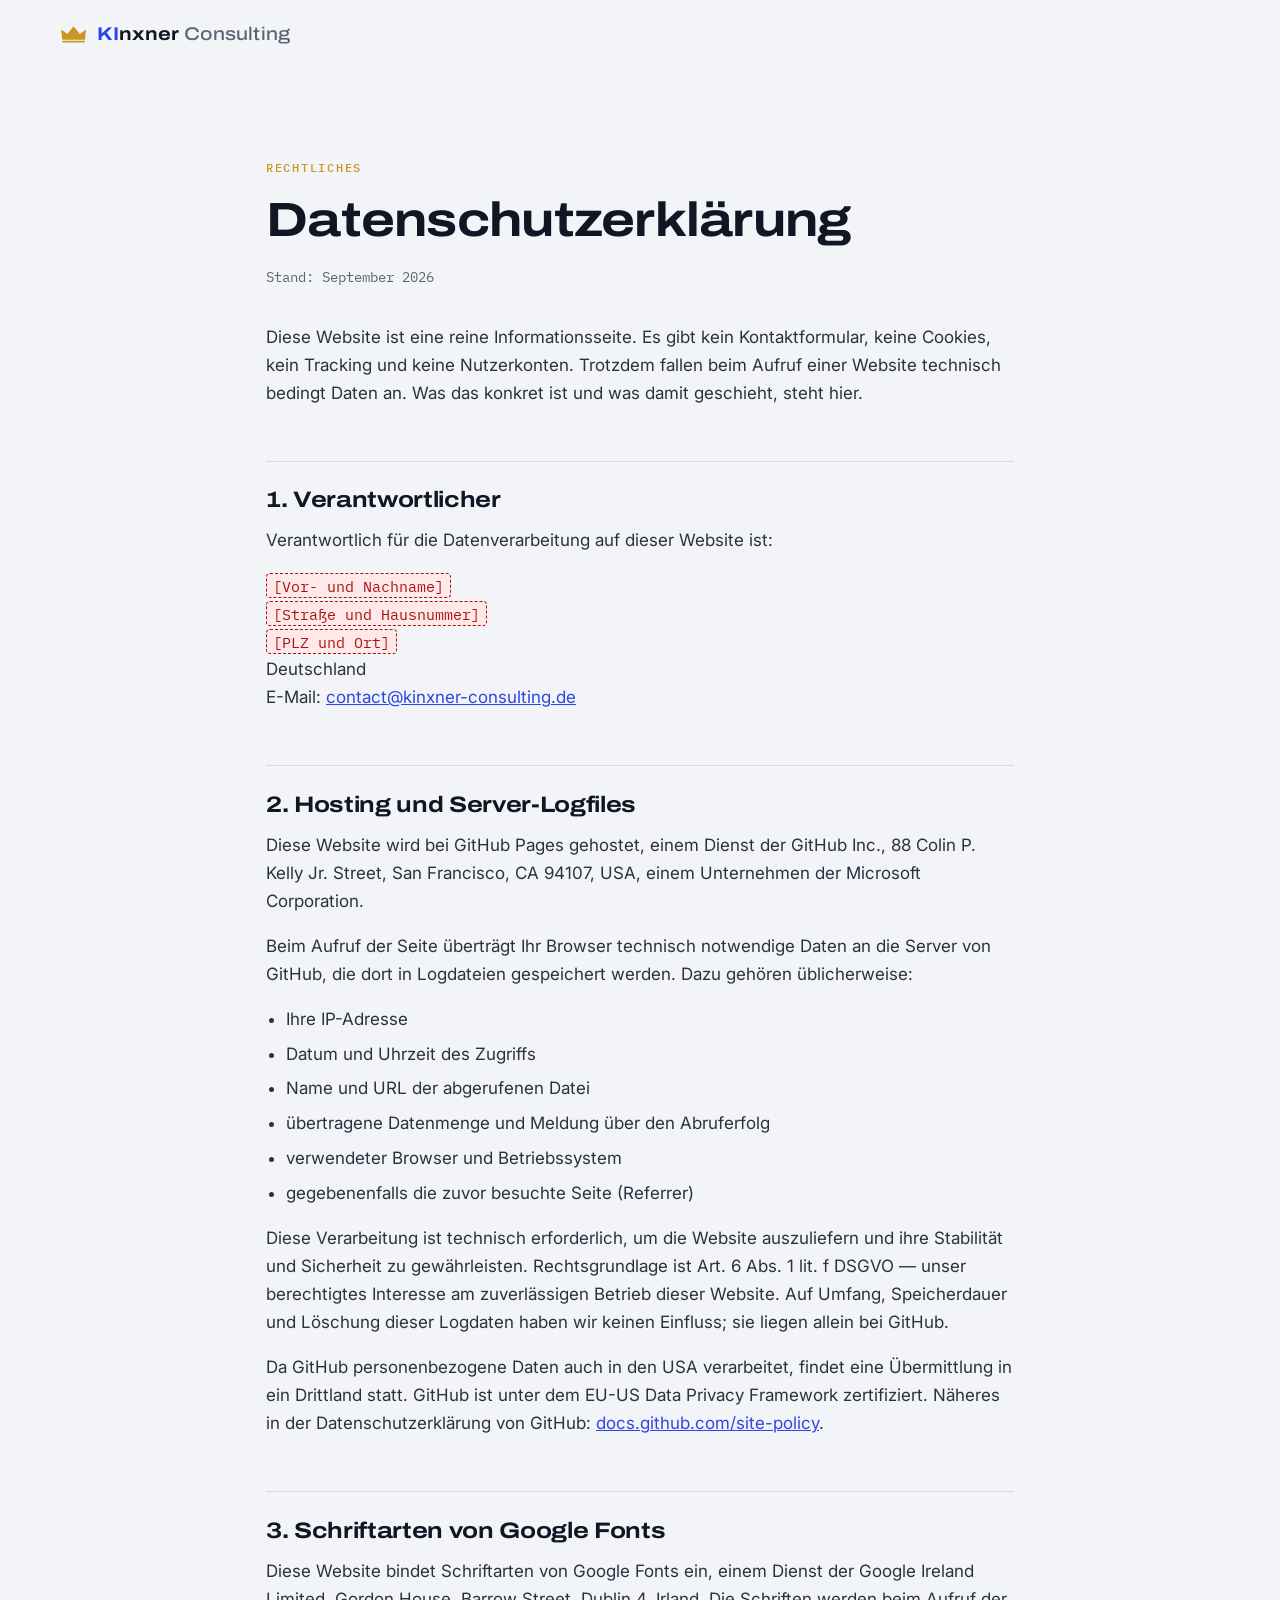
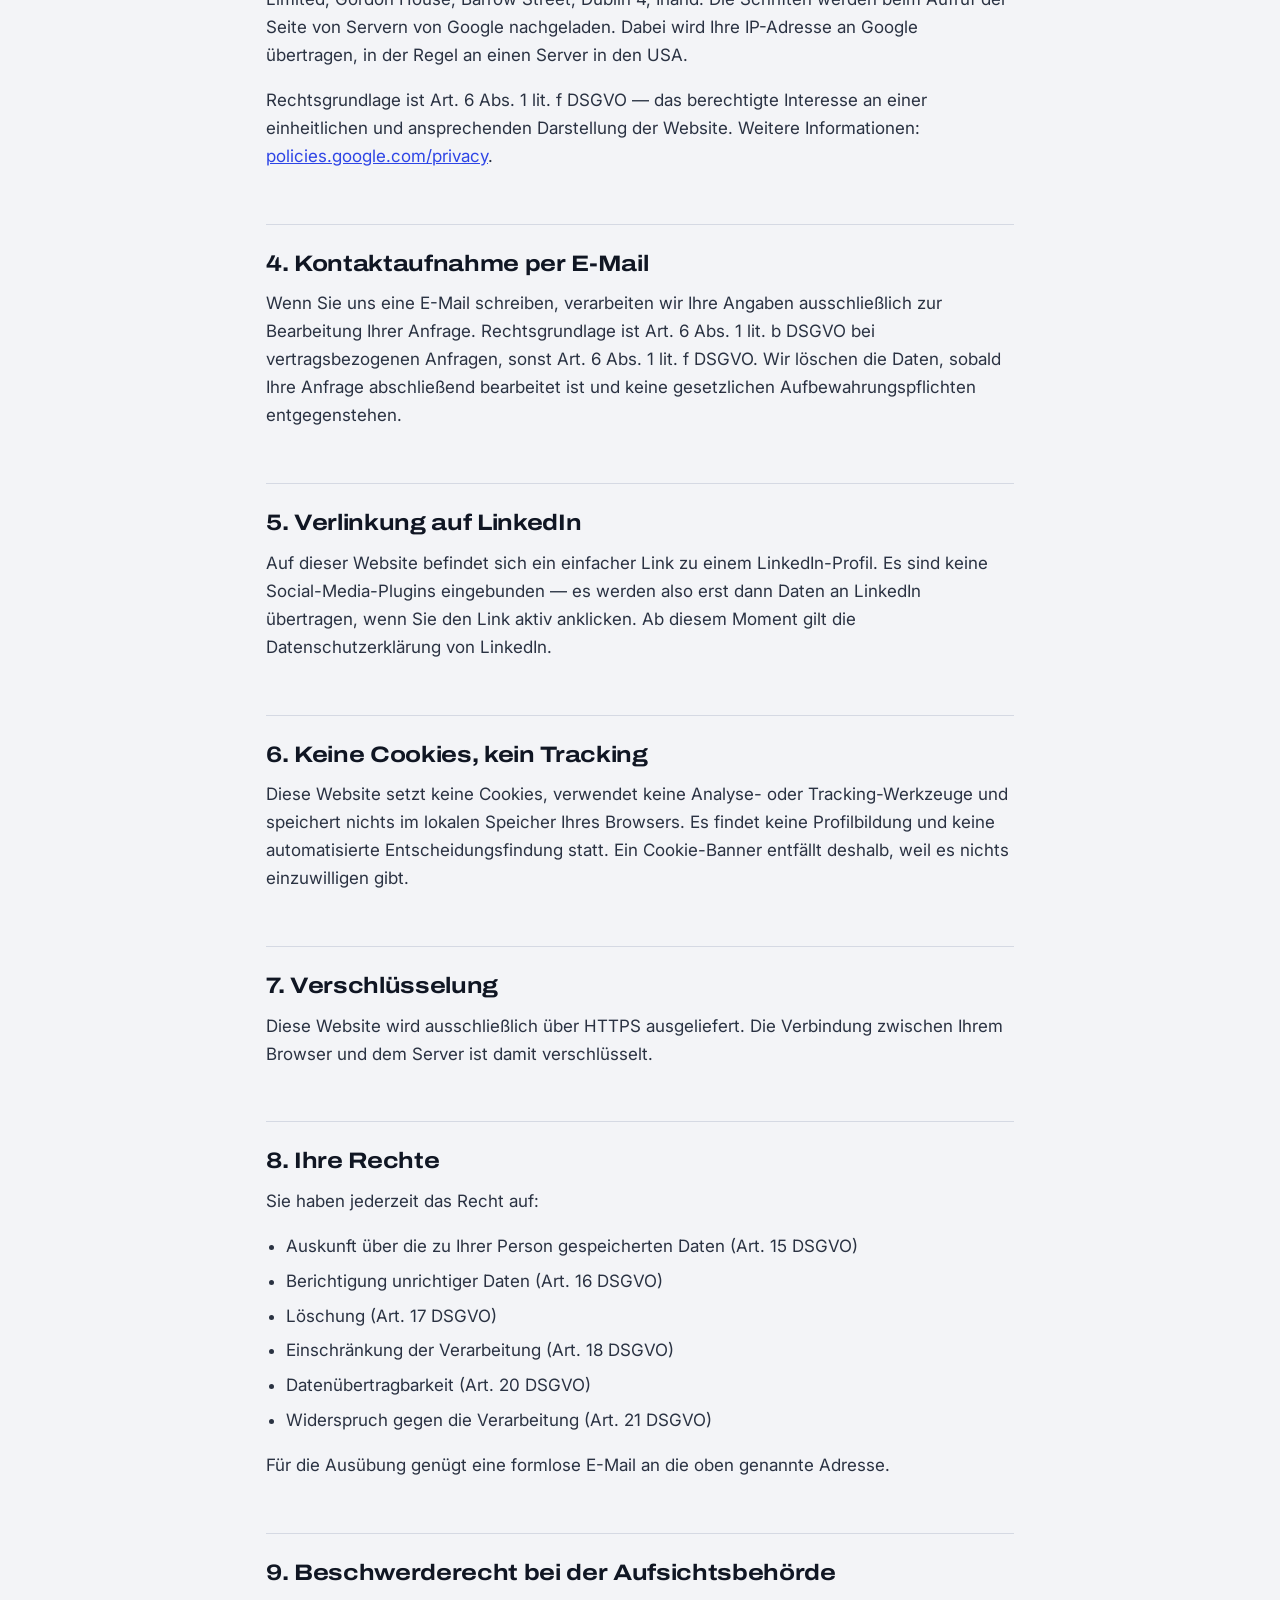
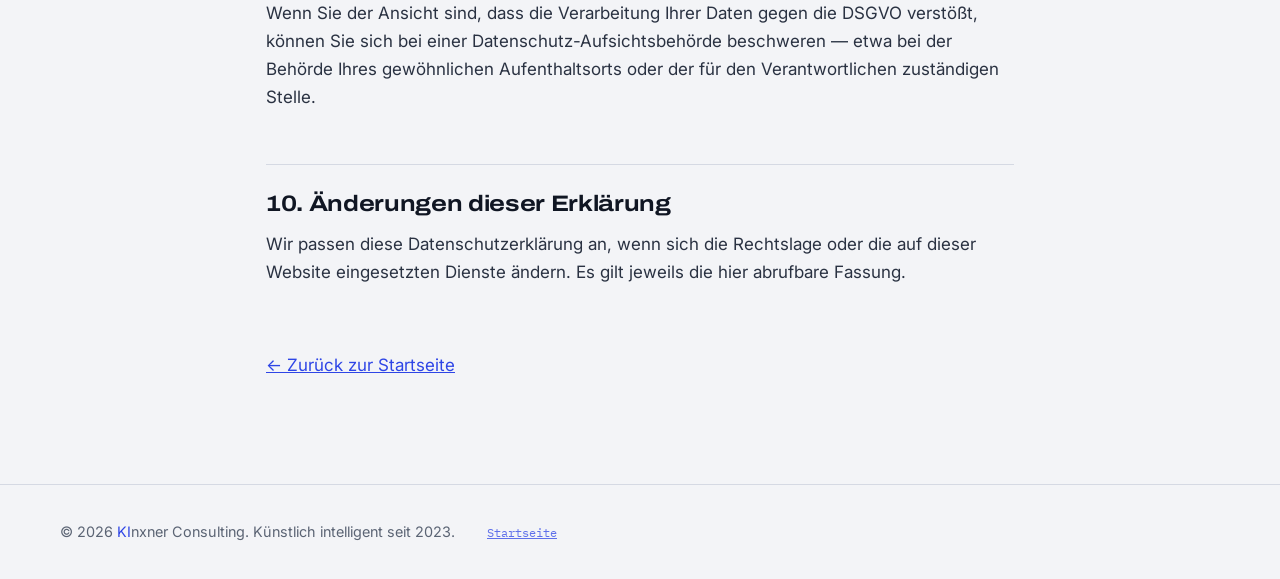
==== datenschutz.html @ 742ab470 "feat: Datenschutzerklaerung ergaenzen Wird fuer die Veroeffentlichung einer eigenen Google-OAuth-App" ====
<!DOCTYPE html>
<html lang="de">
<head>
  <meta charset="UTF-8" />
  <meta name="viewport" content="width=device-width,initial-scale=1" />
  <title>Datenschutzerklärung — KInxner Consulting</title>
  <meta name="description" content="Datenschutzerklärung von KInxner Consulting: welche Daten beim Besuch dieser Website verarbeitet werden und welche Rechte Sie haben." />
  <link rel="canonical" href="https://kinxner-consulting.de/datenschutz.html" />
  <meta name="robots" content="index,follow" />
  <meta name="color-scheme" content="light" />
  <link rel="preconnect" href="https://fonts.googleapis.com" />
  <link rel="preconnect" href="https://fonts.gstatic.com" crossorigin />
  <link href="https://fonts.googleapis.com/css2?family=Archivo:wdth,wght@62..125,400..800&family=IBM+Plex+Mono:wght@400;500&family=Inter:wght@400;500;600&display=swap" rel="stylesheet" />
  <link rel="stylesheet" href="assets/css/style.css" />
  <link rel="icon" type="image/png" sizes="32x32" href="assets/img/logo.png" />
  <link rel="apple-touch-icon" href="assets/img/logo.png" />

  <style>
    /* Nur für die Rechtstexte — bewusst hier statt in style.css,
       damit die Hauptseite unberührt bleibt. */
    .legal { padding-block: clamp(3rem, 7vw, 5.5rem); }
    .legal__inner { max-width: 68ch; }
    .legal h1 { font-size: clamp(2rem, 5vw, 3rem); margin-bottom: 0.4em; }
    .legal h2 {
      font-size: clamp(1.15rem, 2.2vw, 1.4rem);
      margin-top: 2.4em;
      max-width: none;
      padding-top: 1.2em;
      border-top: 1px solid var(--line);
    }
    .legal h3 { margin-top: 1.8em; font-size: 1.02rem; }
    .legal__meta {
      font-family: var(--font-mono);
      font-size: 0.85rem;
      color: var(--text-muted);
      margin-bottom: 2.5em;
    }
    .legal address { font-style: normal; margin-bottom: 1em; }
    .legal ul { padding-left: 1.2em; margin: 0 0 1em; }
    .legal li { margin-bottom: 0.4em; }
    .legal a { word-break: break-word; }
    .legal__back { display: inline-block; margin-top: 3rem; }

    /* Platzhalter, die vor dem Veröffentlichen ersetzt werden müssen.
       Absichtlich auffällig: so fällt es sofort auf, wenn etwas stehen blieb. */
    .todo {
      background: #ffe8e8;
      color: #a11;
      font-family: var(--font-mono);
      font-size: 0.9em;
      padding: 0.1em 0.4em;
      border-radius: 4px;
      border: 1px dashed #a11;
    }
  </style>
</head>
<body>
  <a class="skip-link" href="#main">Zum Inhalt springen</a>

  <header class="site-header">
    <div class="container header-inner">
      <a href="index.html" class="brand" aria-label="KInxner Consulting – Startseite">
        <svg class="brand__crown" viewBox="0 0 48 32" aria-hidden="true" focusable="false">
          <path d="M4 26 L2 8 L13 16 L24 2 L35 16 L46 8 L44 26 Z" />
          <rect x="4" y="28" width="40" height="3" rx="1.5" />
        </svg>
        <span class="brand__word"><em>KI</em>nxner<span class="brand__suffix"> Consulting</span></span>
      </a>
    </div>
  </header>

  <main id="main" class="legal">
    <div class="container legal__inner">

      <p class="eyebrow">Rechtliches</p>
      <h1>Datenschutzerklärung</h1>
      <p class="legal__meta">Stand: September 2026</p>

      <p>
        Diese Website ist eine reine Informationsseite. Es gibt kein Kontaktformular,
        keine Cookies, kein Tracking und keine Nutzerkonten. Trotzdem fallen beim
        Aufruf einer Website technisch bedingt Daten an. Was das konkret ist und was
        damit geschieht, steht hier.
      </p>

      <h2>1. Verantwortlicher</h2>
      <p>Verantwortlich für die Datenverarbeitung auf dieser Website ist:</p>
      <address>
        <span class="todo">[Vor- und Nachname]</span><br />
        <span class="todo">[Straße und Hausnummer]</span><br />
        <span class="todo">[PLZ und Ort]</span><br />
        Deutschland<br />
        E-Mail: <a href="mailto:contact@kinxner-consulting.de">contact@kinxner-consulting.de</a>
      </address>

      <h2>2. Hosting und Server-Logfiles</h2>
      <p>
        Diese Website wird bei GitHub Pages gehostet, einem Dienst der GitHub Inc.,
        88 Colin P. Kelly Jr. Street, San Francisco, CA 94107, USA, einem Unternehmen
        der Microsoft Corporation.
      </p>
      <p>
        Beim Aufruf der Seite überträgt Ihr Browser technisch notwendige Daten an die
        Server von GitHub, die dort in Logdateien gespeichert werden. Dazu gehören
        üblicherweise:
      </p>
      <ul>
        <li>Ihre IP-Adresse</li>
        <li>Datum und Uhrzeit des Zugriffs</li>
        <li>Name und URL der abgerufenen Datei</li>
        <li>übertragene Datenmenge und Meldung über den Abruferfolg</li>
        <li>verwendeter Browser und Betriebssystem</li>
        <li>gegebenenfalls die zuvor besuchte Seite (Referrer)</li>
      </ul>
      <p>
        Diese Verarbeitung ist technisch erforderlich, um die Website auszuliefern und
        ihre Stabilität und Sicherheit zu gewährleisten. Rechtsgrundlage ist Art. 6
        Abs. 1 lit. f DSGVO — unser berechtigtes Interesse am zuverlässigen Betrieb
        dieser Website. Auf Umfang, Speicherdauer und Löschung dieser Logdaten haben
        wir keinen Einfluss; sie liegen allein bei GitHub.
      </p>
      <p>
        Da GitHub personenbezogene Daten auch in den USA verarbeitet, findet eine
        Übermittlung in ein Drittland statt. GitHub ist unter dem EU-US Data Privacy
        Framework zertifiziert. Näheres in der Datenschutzerklärung von GitHub:
        <a href="https://docs.github.com/site-policy/privacy-policies/github-general-privacy-statement" rel="noopener" target="_blank">docs.github.com/site-policy</a>.
      </p>

      <h2>3. Schriftarten von Google Fonts</h2>
      <p>
        Diese Website bindet Schriftarten von Google Fonts ein, einem Dienst der Google
        Ireland Limited, Gordon House, Barrow Street, Dublin 4, Irland. Die Schriften
        werden beim Aufruf der Seite von Servern von Google nachgeladen. Dabei wird
        Ihre IP-Adresse an Google übertragen, in der Regel an einen Server in den USA.
      </p>
      <p>
        Rechtsgrundlage ist Art. 6 Abs. 1 lit. f DSGVO — das berechtigte Interesse an
        einer einheitlichen und ansprechenden Darstellung der Website. Weitere
        Informationen:
        <a href="https://policies.google.com/privacy" rel="noopener" target="_blank">policies.google.com/privacy</a>.
      </p>

      <h2>4. Kontaktaufnahme per E-Mail</h2>
      <p>
        Wenn Sie uns eine E-Mail schreiben, verarbeiten wir Ihre Angaben ausschließlich
        zur Bearbeitung Ihrer Anfrage. Rechtsgrundlage ist Art. 6 Abs. 1 lit. b DSGVO
        bei vertragsbezogenen Anfragen, sonst Art. 6 Abs. 1 lit. f DSGVO. Wir löschen
        die Daten, sobald Ihre Anfrage abschließend bearbeitet ist und keine
        gesetzlichen Aufbewahrungspflichten entgegenstehen.
      </p>

      <h2>5. Verlinkung auf LinkedIn</h2>
      <p>
        Auf dieser Website befindet sich ein einfacher Link zu einem LinkedIn-Profil.
        Es sind keine Social-Media-Plugins eingebunden — es werden also erst dann Daten
        an LinkedIn übertragen, wenn Sie den Link aktiv anklicken. Ab diesem Moment
        gilt die Datenschutzerklärung von LinkedIn.
      </p>

      <h2>6. Keine Cookies, kein Tracking</h2>
      <p>
        Diese Website setzt keine Cookies, verwendet keine Analyse- oder
        Tracking-Werkzeuge und speichert nichts im lokalen Speicher Ihres Browsers.
        Es findet keine Profilbildung und keine automatisierte Entscheidungsfindung
        statt. Ein Cookie-Banner entfällt deshalb, weil es nichts einzuwilligen gibt.
      </p>

      <h2>7. Verschlüsselung</h2>
      <p>
        Diese Website wird ausschließlich über HTTPS ausgeliefert. Die Verbindung
        zwischen Ihrem Browser und dem Server ist damit verschlüsselt.
      </p>

      <h2>8. Ihre Rechte</h2>
      <p>Sie haben jederzeit das Recht auf:</p>
      <ul>
        <li>Auskunft über die zu Ihrer Person gespeicherten Daten (Art. 15 DSGVO)</li>
        <li>Berichtigung unrichtiger Daten (Art. 16 DSGVO)</li>
        <li>Löschung (Art. 17 DSGVO)</li>
        <li>Einschränkung der Verarbeitung (Art. 18 DSGVO)</li>
        <li>Datenübertragbarkeit (Art. 20 DSGVO)</li>
        <li>Widerspruch gegen die Verarbeitung (Art. 21 DSGVO)</li>
      </ul>
      <p>
        Für die Ausübung genügt eine formlose E-Mail an die oben genannte Adresse.
      </p>

      <h2>9. Beschwerderecht bei der Aufsichtsbehörde</h2>
      <p>
        Wenn Sie der Ansicht sind, dass die Verarbeitung Ihrer Daten gegen die DSGVO
        verstößt, können Sie sich bei einer Datenschutz-Aufsichtsbehörde beschweren —
        etwa bei der Behörde Ihres gewöhnlichen Aufenthaltsorts oder der für den
        Verantwortlichen zuständigen Stelle.
      </p>

      <h2>10. Änderungen dieser Erklärung</h2>
      <p>
        Wir passen diese Datenschutzerklärung an, wenn sich die Rechtslage oder die
        auf dieser Website eingesetzten Dienste ändern. Es gilt jeweils die hier
        abrufbare Fassung.
      </p>

      <p class="legal__back"><a href="index.html">&larr; Zurück zur Startseite</a></p>
    </div>
  </main>

  <footer class="site-footer">
    <div class="container footer-inner">
      <p>&copy; <span id="year">2026</span> <em class="ki-inline">KI</em>nxner Consulting. Künstlich intelligent seit 2023.</p>
      <p class="footer-egg"><a href="index.html">Startseite</a></p>
    </div>
  </footer>
</body>
</html>
---- assets/css/style.css ----
/* ==========================================================================
   KInxner Consulting — design tokens
   Palette: Tinte (ink), Porzellan (paper), Kronen-Gold, Ultramarin (KI-Signal)
   Type: Archivo (display, wide), Inter (body), IBM Plex Mono (utility)
   ========================================================================== */

:root {
  --ink: #101623;
  --ink-soft: #1b2333;
  --paper: #f3f4f7;
  --paper-raised: #ffffff;
  --tint: #e8eaf1;
  --gold: #c9971f;
  --gold-bright: #e8b84b;
  --ultra: #2e45e6;
  --ultra-soft: #dfe4ff;
  --text: #2a3242;
  --text-muted: #5b6474;
  --text-on-ink: #eef0f6;
  --text-on-ink-muted: #9aa3b8;
  --line: #d5d9e3;

  --font-display: "Archivo", system-ui, sans-serif;
  --font-body: "Inter", system-ui, sans-serif;
  --font-mono: "IBM Plex Mono", ui-monospace, monospace;

  --container: 1160px;
  --radius: 14px;
  --space-section: clamp(4.5rem, 10vw, 8rem);
  --ease-out: cubic-bezier(0.16, 1, 0.3, 1);
}

/* ==========================================================================
   Reset & base
   ========================================================================== */

*, *::before, *::after { box-sizing: border-box; }

html { scroll-behavior: smooth; }

body {
  margin: 0;
  font-family: var(--font-body);
  font-size: 1.0625rem;
  line-height: 1.65;
  color: var(--text);
  background: var(--paper);
  -webkit-font-smoothing: antialiased;
}

img { max-width: 100%; display: block; }

a { color: var(--ultra); }

h1, h2, h3 {
  font-family: var(--font-display);
  font-variation-settings: "wdth" 118;
  color: var(--ink);
  line-height: 1.08;
  margin: 0 0 0.6em;
  letter-spacing: -0.015em;
}

h2 { font-size: clamp(1.75rem, 3.6vw, 2.6rem); font-weight: 700; max-width: 22ch; }
h3 { font-size: 1.15rem; font-weight: 650; font-variation-settings: "wdth" 110; }

p { margin: 0 0 1em; }

.container {
  width: min(var(--container), 100% - 3rem);
  margin-inline: auto;
}

/* The KI ligature — the one signature element. Ultramarine, everywhere. */
em.ki, em.ki-inline {
  font-style: normal;
  color: var(--ultra);
}
.manifest em.ki-inline { color: var(--gold-bright); }

.eyebrow {
  font-family: var(--font-mono);
  font-size: 0.78rem;
  font-weight: 500;
  letter-spacing: 0.14em;
  text-transform: uppercase;
  color: var(--gold);
  margin: 0 0 1.1rem;
}
.eyebrow--dark { color: var(--gold-bright); }

.skip-link {
  position: absolute;
  left: -999px;
  top: 0;
  background: var(--ink);
  color: #fff;
  padding: 0.6rem 1rem;
  z-index: 100;
}
.skip-link:focus { left: 0.5rem; top: 0.5rem; }

:focus-visible {
  outline: 3px solid var(--ultra);
  outline-offset: 2px;
  border-radius: 3px;
}

/* ==========================================================================
   Header
   ========================================================================== */

.site-header {
  position: sticky;
  top: 0;
  z-index: 50;
  background: color-mix(in srgb, var(--paper) 82%, transparent);
  backdrop-filter: blur(12px);
  -webkit-backdrop-filter: blur(12px);
  border-bottom: 1px solid transparent;
  transition: border-color 0.3s, background 0.3s;
}
.site-header.is-scrolled { border-bottom-color: var(--line); }

.header-inner {
  display: flex;
  align-items: center;
  justify-content: space-between;
  min-height: 4.25rem;
  gap: 1rem;
}

.brand {
  display: inline-flex;
  align-items: center;
  gap: 0.6rem;
  text-decoration: none;
}
.brand__crown { width: 1.7rem; fill: var(--gold); flex: none; }
.brand__word {
  font-family: var(--font-display);
  font-variation-settings: "wdth" 116;
  font-weight: 700;
  font-size: 1.15rem;
  color: var(--ink);
  letter-spacing: 0.01em;
}
.brand__word em { font-style: normal; color: var(--ultra); }
.brand__suffix { font-weight: 500; color: var(--text-muted); }

.nav__list {
  display: flex;
  align-items: center;
  gap: 1.6rem;
  list-style: none;
  margin: 0;
  padding: 0;
}
.nav__list a {
  text-decoration: none;
  color: var(--text);
  font-weight: 500;
  font-size: 0.95rem;
}
.nav__list a:hover { color: var(--ultra); }

.nav__cta {
  border: 1.5px solid var(--gold);
  color: var(--ink) !important;
  padding: 0.45rem 1rem;
  border-radius: 999px;
  transition: background 0.2s, color 0.2s;
}
.nav__cta:hover { background: var(--gold); color: #fff !important; }

.nav__toggle {
  display: none;
  background: none;
  border: 0;
  padding: 0.6rem;
  cursor: pointer;
}
.burger,
.burger::before,
.burger::after {
  display: block;
  width: 22px;
  height: 2px;
  background: var(--ink);
  transition: transform 0.25s, opacity 0.25s;
}
.burger { position: relative; }
.burger::before,
.burger::after { content: ""; }
.burger::before { position: absolute; top: -7px; }
.burger::after { position: absolute; top: 7px; }
.nav__toggle[aria-expanded="true"] .burger { background: transparent; }
.nav__toggle[aria-expanded="true"] .burger::before { transform: translateY(7px) rotate(45deg); }
.nav__toggle[aria-expanded="true"] .burger::after { transform: translateY(-7px) rotate(-45deg); }

/* ==========================================================================
   Hero — dark ink panel with decision-network canvas
   ========================================================================== */

.hero {
  position: relative;
  background:
    radial-gradient(90rem 40rem at 85% -20%, #1d2a4d 0%, transparent 60%),
    var(--ink);
  color: var(--text-on-ink);
  overflow: hidden;
  display: flex;
  flex-direction: column;
  justify-content: center;
  min-height: min(92vh, 60rem);
  padding: clamp(6rem, 14vh, 9rem) 0 0;
}

.hero__canvas {
  position: absolute;
  inset: 0;
  width: 100%;
  height: 100%;
  opacity: 0.85;
}

.hero__inner { position: relative; }

.hero__eyebrow { color: var(--gold-bright); }

.hero__title {
  font-size: clamp(2.6rem, 8vw, 5.6rem);
  font-weight: 750;
  color: #fff;
  max-width: none;
  margin-bottom: 0.35em;
}
.hero__title > span { display: block; }
.hero__title-punch { color: var(--gold-bright); }

.hero__lead {
  font-size: clamp(1.05rem, 1.6vw, 1.25rem);
  color: var(--text-on-ink-muted);
  max-width: 54ch;
}
.hero__lead .ki-inline { color: #fff; font-weight: 600; }

.cta-group {
  display: flex;
  flex-wrap: wrap;
  gap: 0.9rem;
  margin-top: 1.8rem;
}

.btn {
  display: inline-block;
  font-family: var(--font-body);
  font-weight: 600;
  font-size: 1rem;
  text-decoration: none;
  padding: 0.85rem 1.7rem;
  border-radius: 999px;
  transition: transform 0.2s var(--ease-out), background 0.2s, color 0.2s, border-color 0.2s;
}
.btn:hover { transform: translateY(-2px); }

.btn--gold {
  background: var(--gold);
  color: var(--ink);
}
.btn--gold:hover { background: var(--gold-bright); }

.btn--ghost {
  border: 1.5px solid rgba(255, 255, 255, 0.35);
  color: #fff;
}
.btn--ghost:hover { border-color: var(--gold-bright); color: var(--gold-bright); }

.btn--ghost-dark {
  border: 1.5px solid var(--ink);
  color: var(--ink);
}
.btn--ghost-dark:hover { border-color: var(--ultra); color: var(--ultra); }

/* Stat strip — deadpan KPIs */
.hero__stats {
  position: relative;
  display: grid;
  grid-template-columns: repeat(4, 1fr);
  gap: 1rem;
  margin-top: clamp(3rem, 7vh, 5rem);
  padding: 1.6rem 0 2rem;
  border-top: 1px solid rgba(255, 255, 255, 0.14);
}
.stat { display: flex; flex-direction: column; }
.stat dt {
  font-family: var(--font-mono);
  font-size: 0.72rem;
  letter-spacing: 0.1em;
  text-transform: uppercase;
  color: var(--text-on-ink-muted);
  order: 2;
}
.stat dd {
  margin: 0;
  font-family: var(--font-display);
  font-variation-settings: "wdth" 120;
  font-weight: 700;
  font-size: clamp(1.6rem, 3.2vw, 2.4rem);
  color: var(--gold-bright);
}
.stat__unit { font-size: 0.6em; margin-left: 0.1em; }

/* ==========================================================================
   Sections
   ========================================================================== */

.section { padding: var(--space-section) 0; }
.section--tint { background: var(--tint); }

/* Leistungen */
.feature-grid {
  display: grid;
  grid-template-columns: repeat(auto-fit, minmax(300px, 1fr));
  gap: 1.2rem;
  margin-top: 2.5rem;
}

.feature {
  background: var(--paper-raised);
  border: 1px solid var(--line);
  border-radius: var(--radius);
  padding: 1.7rem 1.6rem 1.4rem;
  transition: transform 0.25s var(--ease-out), box-shadow 0.25s, border-color 0.25s;
}
.feature:hover {
  transform: translateY(-4px);
  border-color: var(--gold);
  box-shadow: 0 14px 34px -18px rgba(16, 22, 35, 0.35);
}
.feature p { color: var(--text-muted); font-size: 0.97rem; }
.feature-tags {
  font-family: var(--font-mono);
  font-size: 0.74rem;
  letter-spacing: 0.04em;
  color: var(--gold);
  margin: 1.1rem 0 0;
}

/* Vorgehen */
.approach-steps {
  list-style: none;
  margin: 2.5rem 0 0;
  padding: 0;
  display: grid;
  grid-template-columns: repeat(auto-fit, minmax(200px, 1fr));
  gap: 1.2rem;
}
.approach-steps li {
  background: var(--paper-raised);
  border: 1px solid var(--line);
  border-radius: var(--radius);
  padding: 1.5rem 1.4rem;
  position: relative;
}
.approach-steps h3 { margin-top: 0.9rem; font-size: 1.05rem; }
.approach-steps p { color: var(--text-muted); font-size: 0.92rem; margin: 0; }
.step-no {
  font-family: var(--font-mono);
  font-size: 0.8rem;
  color: var(--ultra);
  background: var(--ultra-soft);
  border-radius: 6px;
  padding: 0.15rem 0.5rem;
}

/* Manifest — dark quote band */
.manifest {
  background: var(--ink);
  color: var(--text-on-ink);
  padding: var(--space-section) 0;
}
.manifest__inner { max-width: 60rem; }
.manifest blockquote { margin: 0; }
.manifest blockquote p {
  font-family: var(--font-display);
  font-variation-settings: "wdth" 114;
  font-weight: 700;
  font-size: clamp(1.6rem, 4vw, 3rem);
  line-height: 1.15;
  color: #fff;
  margin: 0 0 1.2rem;
  letter-spacing: -0.01em;
}
.manifest__note { color: var(--text-on-ink-muted); max-width: 52ch; margin: 0; }

/* Cases */
.projects-grid {
  display: grid;
  grid-template-columns: repeat(auto-fit, minmax(min(420px, 100%), 1fr));
  gap: 1.2rem;
  margin-top: 2.5rem;
}
.project-card {
  background: var(--paper-raised);
  border: 1px solid var(--line);
  border-radius: var(--radius);
  padding: 1.7rem 1.6rem;
  display: flex;
  flex-direction: column;
}
.project-metric {
  font-family: var(--font-display);
  font-variation-settings: "wdth" 120;
  font-weight: 700;
  font-size: 1.9rem;
  color: var(--ultra);
  margin: 0 0 0.7rem;
}
.project-title { font-size: 1.08rem; }
.project-desc { color: var(--text-muted); font-size: 0.95rem; flex: 1; }
.project-tags {
  list-style: none;
  display: flex;
  flex-wrap: wrap;
  gap: 0.45rem;
  margin: 1rem 0 0;
  padding: 0;
}
.project-tags li {
  font-family: var(--font-mono);
  font-size: 0.72rem;
  letter-spacing: 0.03em;
  color: var(--text-muted);
  border: 1px solid var(--line);
  border-radius: 999px;
  padding: 0.18rem 0.65rem;
}
.projects-fallback { color: var(--text-muted); margin-top: 2rem; }

/* Kontakt */
.contact__inner {
  display: grid;
  grid-template-columns: 1.4fr 1fr;
  gap: 3rem;
  align-items: center;
}
.contact__card {
  background: var(--ink);
  border-radius: var(--radius);
  padding: 2.5rem 2rem;
  text-align: center;
}
.contact__crown { width: 3.2rem; fill: var(--gold); margin: 0 auto 1.2rem; display: block; }
.contact__card-line {
  font-family: var(--font-mono);
  font-size: 0.85rem;
  letter-spacing: 0.06em;
  color: var(--text-on-ink-muted);
  line-height: 2;
  margin: 0;
}

/* ==========================================================================
   Footer
   ========================================================================== */

.site-footer {
  background: var(--paper);
  border-top: 1px solid var(--line);
  padding: 2.2rem 0;
}
.footer-inner {
  display: flex;
  align-items: center;
  gap: 1rem 2rem;
  flex-wrap: wrap;
}
.footer-inner p { margin: 0; font-size: 0.9rem; color: var(--text-muted); }
.footer-egg { font-family: var(--font-mono); font-size: 0.78rem !important; opacity: 0.75; }
.back-to-top {
  margin-left: auto;
  background: var(--paper-raised);
  border: 1px solid var(--line);
  border-radius: 50%;
  width: 2.6rem;
  height: 2.6rem;
  font-size: 1.1rem;
  color: var(--ink);
  cursor: pointer;
  transition: border-color 0.2s, transform 0.2s;
}
.back-to-top:hover { border-color: var(--gold); transform: translateY(-2px); }

/* ==========================================================================
   Motion — reveals; hero uses a staggered load sequence
   ========================================================================== */

.js .reveal,
.js .reveal-seq {
  opacity: 0;
  transform: translateY(18px);
  transition: opacity 0.7s var(--ease-out), transform 0.7s var(--ease-out);
}
.js .reveal.is-visible,
.js .reveal-seq.is-visible {
  opacity: 1;
  transform: none;
}

@media (prefers-reduced-motion: reduce) {
  html { scroll-behavior: auto; }
  .js .reveal,
  .js .reveal-seq {
    opacity: 1;
    transform: none;
    transition: none;
  }
  .btn:hover, .feature:hover, .back-to-top:hover { transform: none; }
}

/* ==========================================================================
   Responsive
   ========================================================================== */

@media (max-width: 880px) {
  .hero__stats { grid-template-columns: repeat(2, 1fr); row-gap: 1.6rem; }
  .contact__inner { grid-template-columns: 1fr; }

  .nav__toggle { display: block; }
  .nav__list {
    position: absolute;
    top: 100%;
    right: 0;
    left: 0;
    flex-direction: column;
    align-items: stretch;
    gap: 0;
    background: var(--paper-raised);
    border-bottom: 1px solid var(--line);
    padding: 0.6rem 1.5rem 1.2rem;
    display: none;
  }
  .nav__list.is-open { display: flex; }
  .nav__list a { display: block; padding: 0.7rem 0; font-size: 1.05rem; }
  .nav__cta { text-align: center; margin-top: 0.6rem; }
}

@media (max-width: 520px) {
  .brand__suffix { display: none; }
}
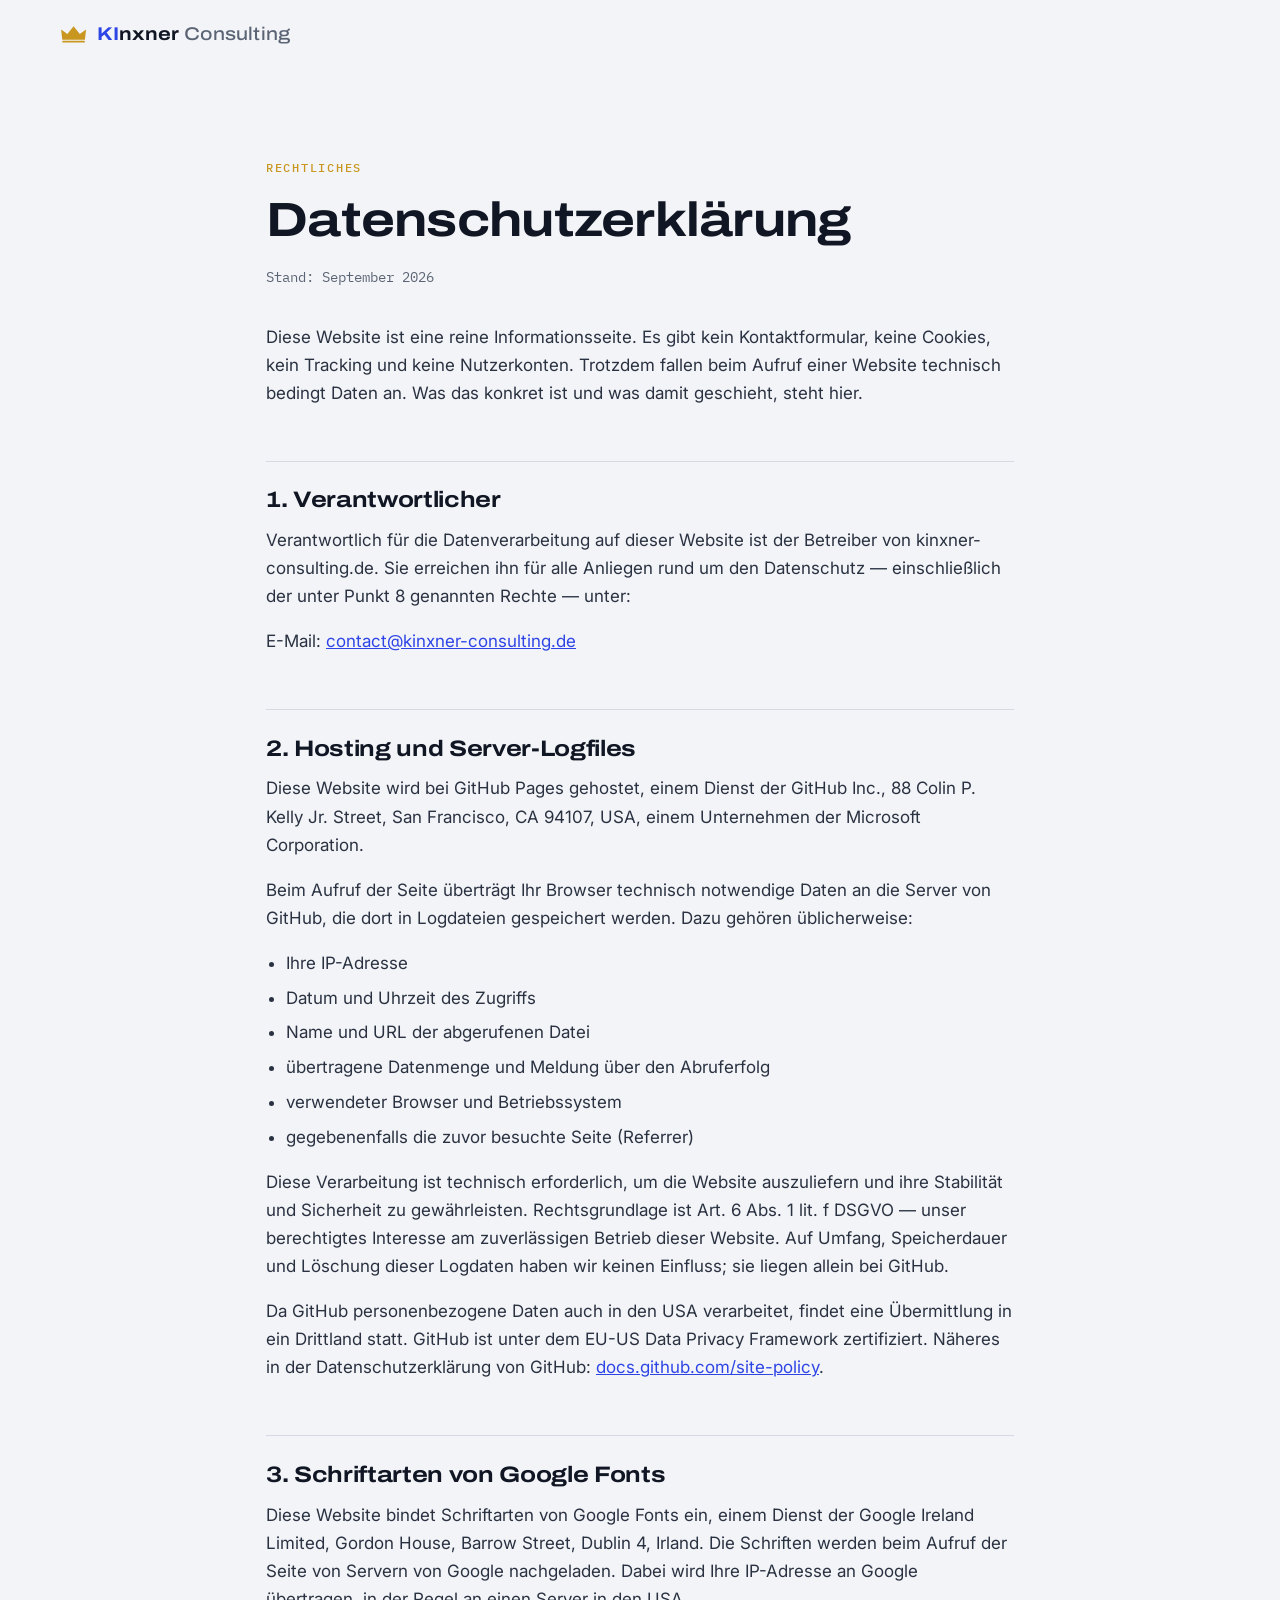
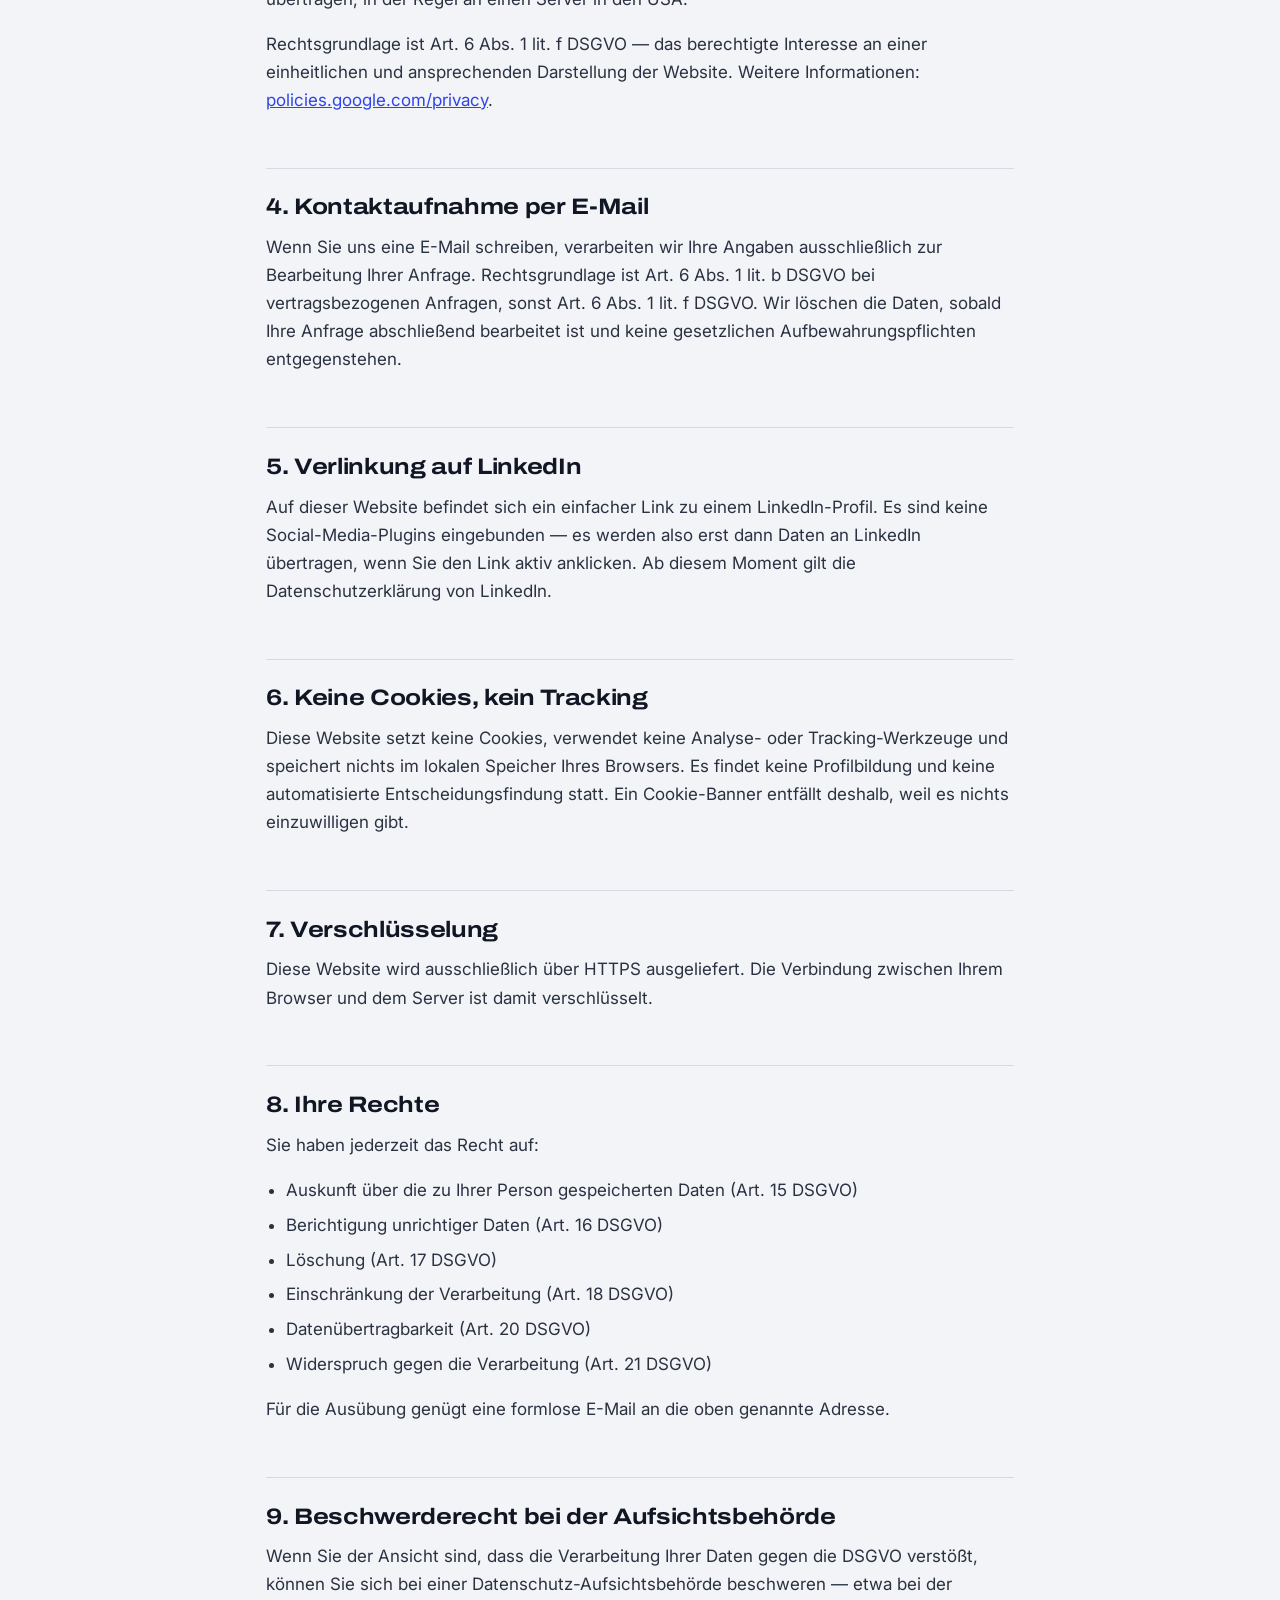
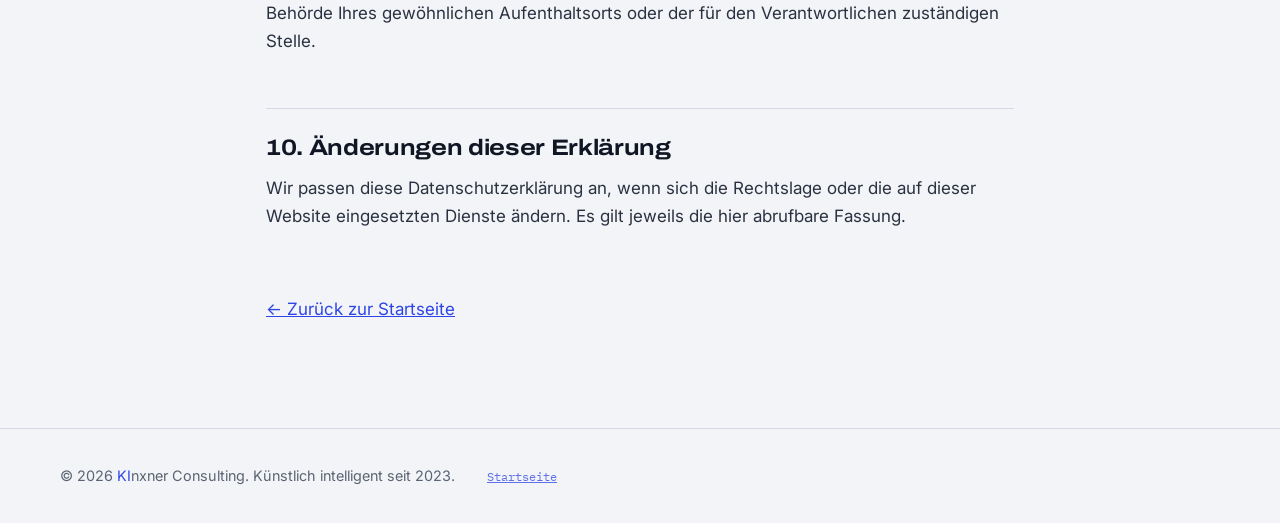
==== commit 9002238e: "fix: Platzhalter aus der Datenschutzerklaerung entfernen Name und Anschrift standen nach dem Merge s" ====
--- a/datenschutz.html
+++ b/datenschutz.html
@@ -40,18 +40,6 @@
     .legal li { margin-bottom: 0.4em; }
     .legal a { word-break: break-word; }
     .legal__back { display: inline-block; margin-top: 3rem; }
-
-    /* Platzhalter, die vor dem Veröffentlichen ersetzt werden müssen.
-       Absichtlich auffällig: so fällt es sofort auf, wenn etwas stehen blieb. */
-    .todo {
-      background: #ffe8e8;
-      color: #a11;
-      font-family: var(--font-mono);
-      font-size: 0.9em;
-      padding: 0.1em 0.4em;
-      border-radius: 4px;
-      border: 1px dashed #a11;
-    }
   </style>
 </head>
 <body>
@@ -84,12 +72,12 @@
       </p>
 
       <h2>1. Verantwortlicher</h2>
-      <p>Verantwortlich für die Datenverarbeitung auf dieser Website ist:</p>
+      <p>
+        Verantwortlich für die Datenverarbeitung auf dieser Website ist der Betreiber
+        von kinxner-consulting.de. Sie erreichen ihn für alle Anliegen rund um den
+        Datenschutz — einschließlich der unter Punkt 8 genannten Rechte — unter:
+      </p>
       <address>
-        <span class="todo">[Vor- und Nachname]</span><br />
-        <span class="todo">[Straße und Hausnummer]</span><br />
-        <span class="todo">[PLZ und Ort]</span><br />
-        Deutschland<br />
         E-Mail: <a href="mailto:contact@kinxner-consulting.de">contact@kinxner-consulting.de</a>
       </address>
 
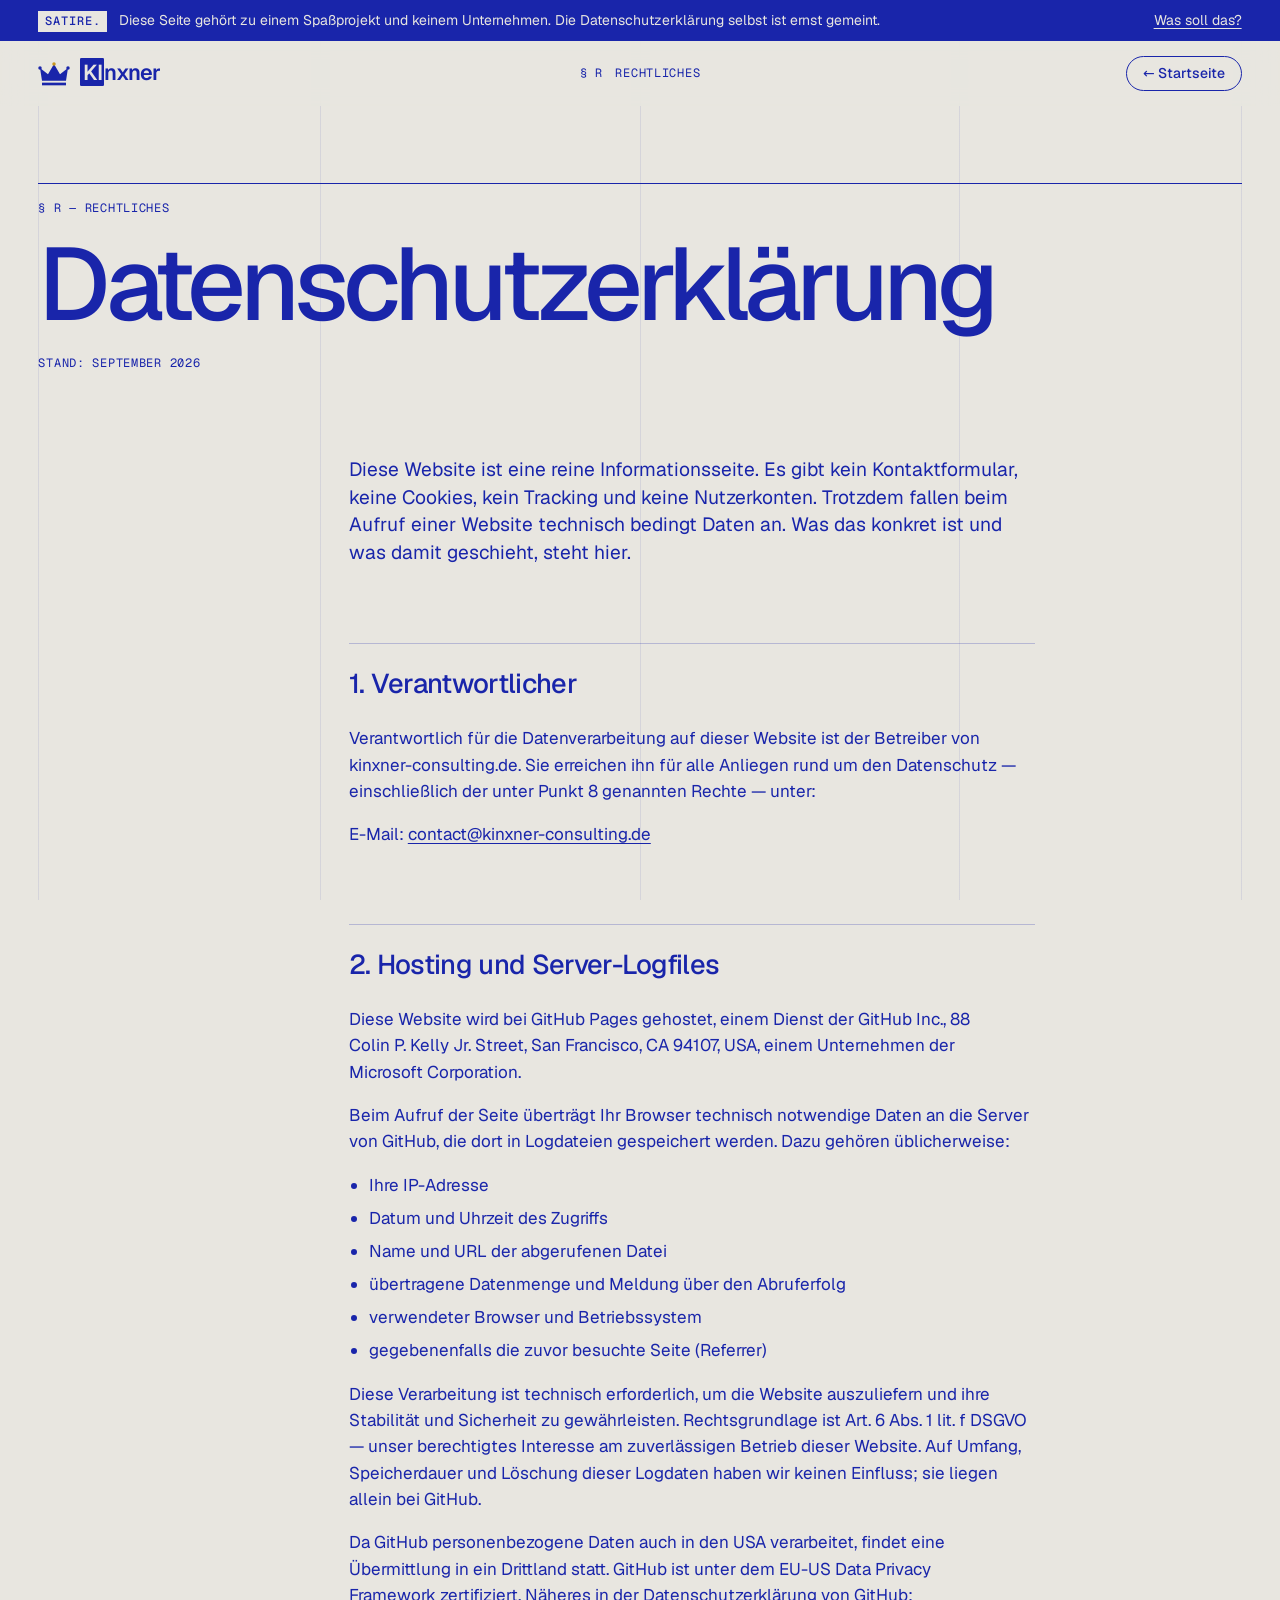
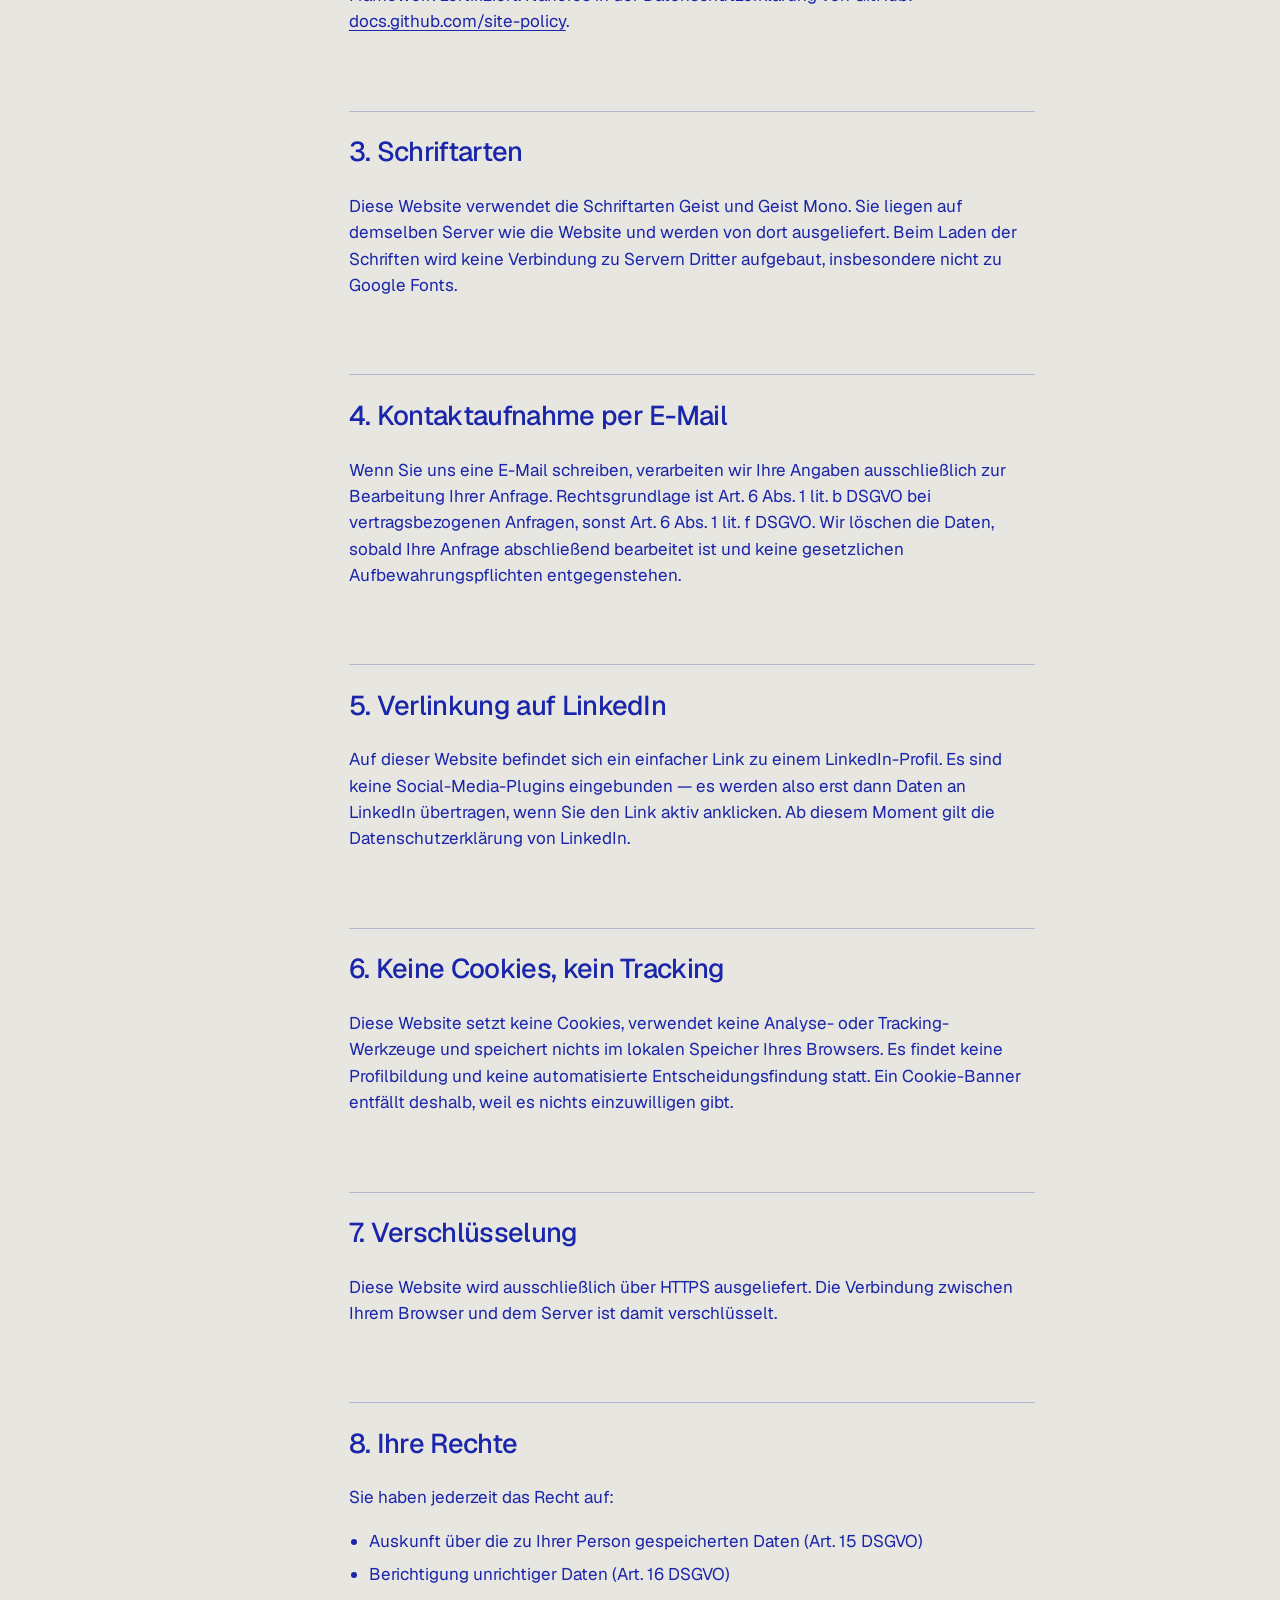
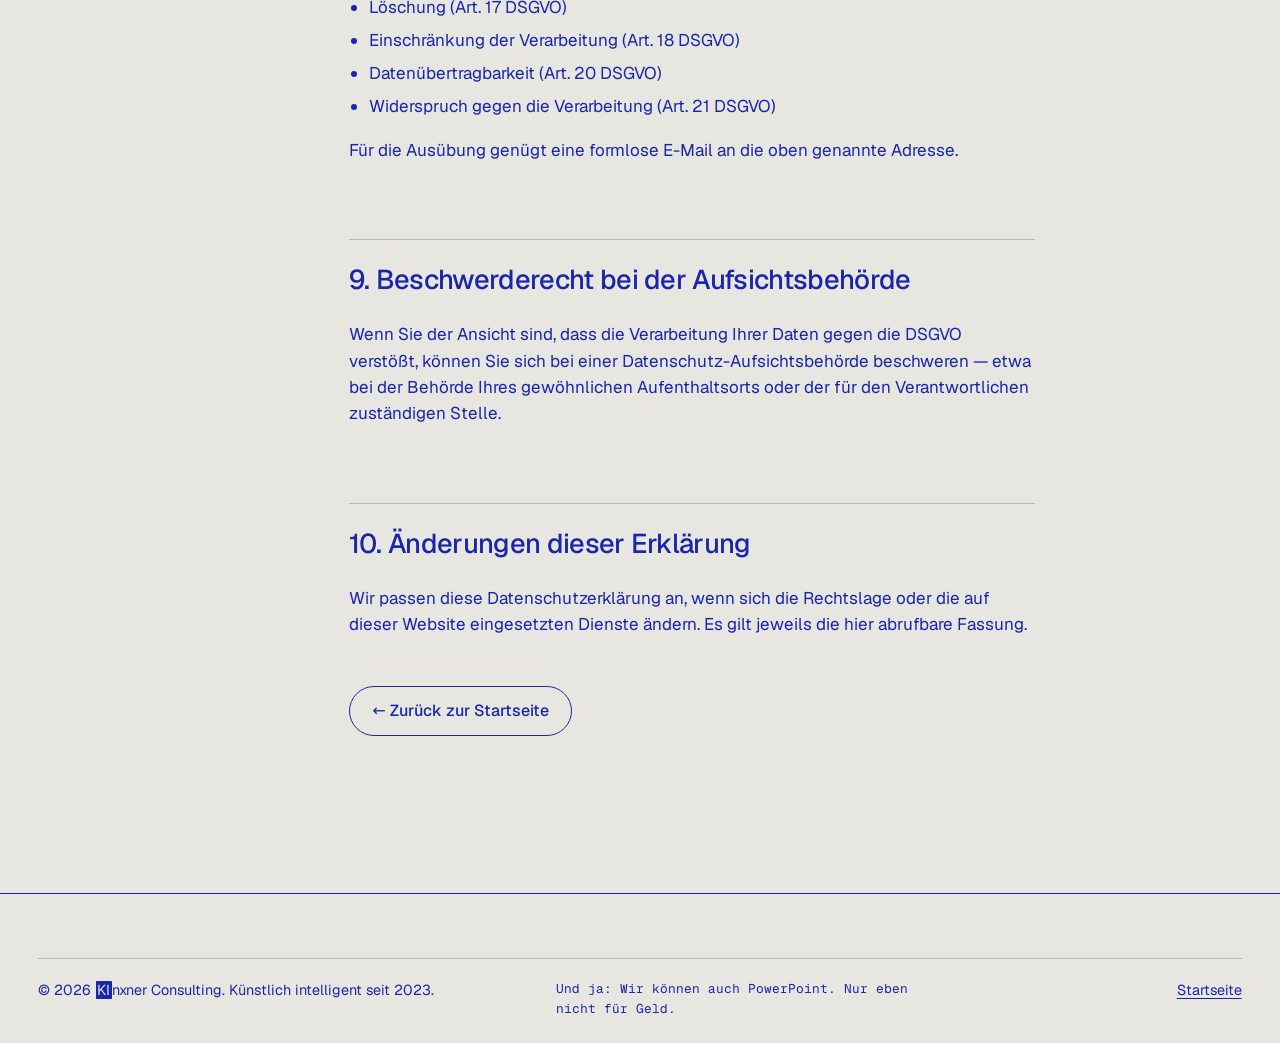
==== commit 02dab85d: "Redesign: Blaupause einer Beratung, die es nicht gibt Kompletter Neuentwurf nach dem Vorbild eines A" ====
--- a/datenschutz.html
+++ b/datenschutz.html
@@ -8,61 +8,75 @@
   <link rel="canonical" href="https://kinxner-consulting.de/datenschutz.html" />
   <meta name="robots" content="index,follow" />
   <meta name="color-scheme" content="light" />
-  <link rel="preconnect" href="https://fonts.googleapis.com" />
-  <link rel="preconnect" href="https://fonts.gstatic.com" crossorigin />
-  <link href="https://fonts.googleapis.com/css2?family=Archivo:wdth,wght@62..125,400..800&family=IBM+Plex+Mono:wght@400;500&family=Inter:wght@400;500;600&display=swap" rel="stylesheet" />
+  <meta name="theme-color" content="#E8E6E0" />
+  <link rel="preload" href="assets/fonts/geist-latin.woff2" as="font" type="font/woff2" crossorigin />
   <link rel="stylesheet" href="assets/css/style.css" />
-  <link rel="icon" type="image/png" sizes="32x32" href="assets/img/logo.png" />
-  <link rel="apple-touch-icon" href="assets/img/logo.png" />
+  <link rel="icon" href="favicon.svg" type="image/svg+xml" />
+  <link rel="icon" type="image/png" sizes="32x32" href="assets/img/favicon-32.png" />
+  <link rel="apple-touch-icon" href="assets/img/apple-touch-icon.png" />
 
   <style>
-    /* Nur für die Rechtstexte — bewusst hier statt in style.css,
-       damit die Hauptseite unberührt bleibt. */
-    .legal { padding-block: clamp(3rem, 7vw, 5.5rem); }
-    .legal__inner { max-width: 68ch; }
-    .legal h1 { font-size: clamp(2rem, 5vw, 3rem); margin-bottom: 0.4em; }
+    /* Nur für die Rechtstexte. */
+    .legal { padding-block: clamp(2rem, 6vw, 5rem) var(--section); }
+    .legal__inner { display: grid; grid-template-columns: repeat(12, 1fr); gap: 0 var(--gutter); }
+    .legal__head { grid-column: 1 / -1; border-top: 1px solid var(--blue); padding-top: 1rem; margin-bottom: clamp(2rem, 5vw, 4rem); }
+    .legal__head h1 { font-size: clamp(2.6rem, 8vw, 7rem); letter-spacing: -0.055em; line-height: 0.92; margin-bottom: 1.5rem; }
+    .legal__body { grid-column: 4 / span 7; max-width: 68ch; }
     .legal h2 {
-      font-size: clamp(1.15rem, 2.2vw, 1.4rem);
-      margin-top: 2.4em;
+      font-size: clamp(1.3rem, 2.2vw, 1.7rem);
+      letter-spacing: -0.025em;
+      margin: 2.8em 0 1em;
       max-width: none;
-      padding-top: 1.2em;
+      padding-top: 1em;
       border-top: 1px solid var(--line);
     }
-    .legal h3 { margin-top: 1.8em; font-size: 1.02rem; }
-    .legal__meta {
-      font-family: var(--font-mono);
-      font-size: 0.85rem;
-      color: var(--text-muted);
-      margin-bottom: 2.5em;
-    }
+    .legal__body > p:first-child { font-size: 1.2rem; line-height: 1.45; }
     .legal address { font-style: normal; margin-bottom: 1em; }
     .legal ul { padding-left: 1.2em; margin: 0 0 1em; }
     .legal li { margin-bottom: 0.4em; }
     .legal a { word-break: break-word; }
-    .legal__back { display: inline-block; margin-top: 3rem; }
+    .legal__back { margin-top: 3rem; }
+    @media (max-width: 880px) { .legal__body { grid-column: 1 / -1; } }
   </style>
 </head>
 <body>
   <a class="skip-link" href="#main">Zum Inhalt springen</a>
 
+  <aside class="satire-bar" aria-label="Satire-Hinweis">
+    <p class="wrap">
+      <strong>Satire.</strong>
+      <span>Diese Seite gehört zu einem Spaßprojekt und keinem Unternehmen. Die Datenschutzerklärung selbst ist ernst gemeint.</span>
+      <a href="index.html#was-soll-das">Was soll das?</a>
+    </p>
+  </aside>
+
   <header class="site-header">
-    <div class="container header-inner">
+    <div class="wrap header-inner">
       <a href="index.html" class="brand" aria-label="KInxner Consulting – Startseite">
-        <svg class="brand__crown" viewBox="0 0 48 32" aria-hidden="true" focusable="false">
-          <path d="M4 26 L2 8 L13 16 L24 2 L35 16 L46 8 L44 26 Z" />
-          <rect x="4" y="28" width="40" height="3" rx="1.5" />
+        <svg class="crown brand__crown" viewBox="0 0 48 40" aria-hidden="true" focusable="false">
+          <path d="M6 31 3 12l12 9.5L24 6l9 15.5L45 12l-3 19Z" />
+          <circle cx="3" cy="12" r="2.6" />
+          <circle cx="45" cy="12" r="2.6" />
+          <circle class="crown__jewel" cx="24" cy="6" r="2.6" />
+          <rect x="6" y="34" width="36" height="4" />
         </svg>
-        <span class="brand__word"><em>KI</em>nxner<span class="brand__suffix"> Consulting</span></span>
+        <span class="brand__word"><span class="ki">KI</span>nxner</span>
       </a>
+      <p class="header-index" aria-hidden="true"><span>§ R</span> Rechtliches</p>
+      <div class="header-actions">
+        <a href="index.html" class="pill">← Startseite</a>
+      </div>
     </div>
   </header>
 
   <main id="main" class="legal">
-    <div class="container legal__inner">
-
-      <p class="eyebrow">Rechtliches</p>
-      <h1>Datenschutzerklärung</h1>
-      <p class="legal__meta">Stand: September 2026</p>
+    <div class="wrap legal__inner">
+      <div class="legal__head">
+        <p class="label">§ R — Rechtliches</p>
+        <h1>Datenschutz&shy;erklärung</h1>
+        <p class="label">Stand: September 2026</p>
+      </div>
+      <div class="legal__body">
 
       <p>
         Diese Website ist eine reine Informationsseite. Es gibt kein Kontaktformular,
@@ -114,18 +128,12 @@
         <a href="https://docs.github.com/site-policy/privacy-policies/github-general-privacy-statement" rel="noopener" target="_blank">docs.github.com/site-policy</a>.
       </p>
 
-      <h2>3. Schriftarten von Google Fonts</h2>
-      <p>
-        Diese Website bindet Schriftarten von Google Fonts ein, einem Dienst der Google
-        Ireland Limited, Gordon House, Barrow Street, Dublin 4, Irland. Die Schriften
-        werden beim Aufruf der Seite von Servern von Google nachgeladen. Dabei wird
-        Ihre IP-Adresse an Google übertragen, in der Regel an einen Server in den USA.
-      </p>
-      <p>
-        Rechtsgrundlage ist Art. 6 Abs. 1 lit. f DSGVO — das berechtigte Interesse an
-        einer einheitlichen und ansprechenden Darstellung der Website. Weitere
-        Informationen:
-        <a href="https://policies.google.com/privacy" rel="noopener" target="_blank">policies.google.com/privacy</a>.
+      <h2>3. Schriftarten</h2>
+      <p>
+        Diese Website verwendet die Schriftarten Geist und Geist Mono. Sie liegen
+        auf demselben Server wie die Website und werden von dort ausgeliefert. Beim
+        Laden der Schriften wird keine Verbindung zu Servern Dritter aufgebaut,
+        insbesondere nicht zu Google Fonts.
       </p>
 
       <h2>4. Kontaktaufnahme per E-Mail</h2>
@@ -188,14 +196,18 @@
         abrufbare Fassung.
       </p>
 
-      <p class="legal__back"><a href="index.html">&larr; Zurück zur Startseite</a></p>
+      <p class="legal__back"><a href="index.html" class="btn btn--line">&larr; Zurück zur Startseite</a></p>
+      </div>
     </div>
   </main>
 
   <footer class="site-footer">
-    <div class="container footer-inner">
-      <p>&copy; <span id="year">2026</span> <em class="ki-inline">KI</em>nxner Consulting. Künstlich intelligent seit 2023.</p>
-      <p class="footer-egg"><a href="index.html">Startseite</a></p>
+    <div class="wrap">
+      <div class="footer-row">
+        <p>&copy; <span id="year">2026</span> <span class="ki">KI</span>nxner Consulting. Künstlich intelligent seit 2023.</p>
+        <p class="footer-egg">Und ja: Wir können auch PowerPoint. Nur eben nicht für Geld.</p>
+        <p class="footer-links"><a href="index.html">Startseite</a></p>
+      </div>
     </div>
   </footer>
 </body>
--- a/assets/css/style.css
+++ b/assets/css/style.css
@@ -1,110 +1,212 @@
 /* ==========================================================================
-   KInxner Consulting — design tokens
-   Palette: Tinte (ink), Porzellan (paper), Kronen-Gold, Ultramarin (KI-Signal)
-   Type: Archivo (display, wide), Inter (body), IBM Plex Mono (utility)
+   KInxner Consulting — Design-System
+   Duoton: Ultramarin auf Porzellanpapier. Gold existiert genau einmal:
+   als Juwel der Krone. Typo: Geist (Display & Text), Geist Mono (Beschriftung).
+   Raster: 12 Spalten, sichtbar als Haarlinien — die Seite ist eine Blaupause.
    ========================================================================== */
 
+@font-face {
+  font-family: "Geist";
+  src: url("../fonts/geist-latin.woff2") format("woff2");
+  font-weight: 100 900;
+  font-style: normal;
+  font-display: swap;
+}
+@font-face {
+  font-family: "Geist Mono";
+  src: url("../fonts/geist-mono-latin.woff2") format("woff2");
+  font-weight: 100 900;
+  font-style: normal;
+  font-display: swap;
+}
+
 :root {
-  --ink: #101623;
-  --ink-soft: #1b2333;
-  --paper: #f3f4f7;
-  --paper-raised: #ffffff;
-  --tint: #e8eaf1;
+  --blue: #1925aa;
+  --blue-deep: #10197a;
+  --paper: #e8e6e0;
+  --paper-2: #dfdcd4;
+  --paper-3: #f1efea;
   --gold: #c9971f;
-  --gold-bright: #e8b84b;
-  --ultra: #2e45e6;
-  --ultra-soft: #dfe4ff;
-  --text: #2a3242;
-  --text-muted: #5b6474;
-  --text-on-ink: #eef0f6;
-  --text-on-ink-muted: #9aa3b8;
-  --line: #d5d9e3;
-
-  --font-display: "Archivo", system-ui, sans-serif;
-  --font-body: "Inter", system-ui, sans-serif;
-  --font-mono: "IBM Plex Mono", ui-monospace, monospace;
-
-  --container: 1160px;
-  --radius: 14px;
-  --space-section: clamp(4.5rem, 10vw, 8rem);
-  --ease-out: cubic-bezier(0.16, 1, 0.3, 1);
+  --muted: color-mix(in srgb, var(--blue) 76%, var(--paper));
+  --line: color-mix(in srgb, var(--blue) 24%, transparent);
+  --line-soft: color-mix(in srgb, var(--blue) 9%, transparent);
+
+  --font: "Geist", ui-sans-serif, system-ui, sans-serif;
+  --mono: "Geist Mono", ui-monospace, "SFMono-Regular", monospace;
+
+  --gutter: clamp(1rem, 3vw, 2.5rem);
+  --max: 1440px;
+  --section: clamp(5rem, 11vw, 10rem);
+  --ease: cubic-bezier(0.19, 1, 0.22, 1);
+  --ease-in-out: cubic-bezier(0.76, 0, 0.24, 1);
+  --header-h: 4rem;
 }
 
 /* ==========================================================================
-   Reset & base
+   Basis
    ========================================================================== */
 
 *, *::before, *::after { box-sizing: border-box; }
 
-html { scroll-behavior: smooth; }
+html {
+  scroll-behavior: smooth;
+  scroll-padding-top: calc(var(--header-h) + 1rem);
+  -webkit-text-size-adjust: 100%;
+}
 
 body {
   margin: 0;
-  font-family: var(--font-body);
+  font-family: var(--font);
   font-size: 1.0625rem;
-  line-height: 1.65;
-  color: var(--text);
+  line-height: 1.55;
+  font-weight: 400;
+  color: var(--blue);
   background: var(--paper);
   -webkit-font-smoothing: antialiased;
-}
-
-img { max-width: 100%; display: block; }
-
-a { color: var(--ultra); }
+  text-rendering: optimizeLegibility;
+  overflow-x: clip;
+}
+
+/* Das Raster als Haarlinien über der ganzen Seite */
+body::before {
+  content: "";
+  position: fixed;
+  inset: 0;
+  pointer-events: none;
+  z-index: 0;
+  margin-inline: auto;
+  max-width: calc(var(--max) + 2 * var(--gutter));
+  padding-inline: var(--gutter);
+  background:
+    linear-gradient(var(--line-soft), var(--line-soft)) left var(--gutter) top 0 / 1px 100% no-repeat,
+    linear-gradient(var(--line-soft), var(--line-soft)) right var(--gutter) top 0 / 1px 100% no-repeat,
+    linear-gradient(var(--line-soft), var(--line-soft)) 25% 0 / 1px 100% no-repeat,
+    linear-gradient(var(--line-soft), var(--line-soft)) 50% 0 / 1px 100% no-repeat,
+    linear-gradient(var(--line-soft), var(--line-soft)) 75% 0 / 1px 100% no-repeat;
+}
+
+main, .site-footer { position: relative; z-index: 1; }
+
+img, svg { display: block; max-width: 100%; }
+
+a { color: inherit; text-underline-offset: 0.2em; text-decoration-thickness: 1px; }
 
 h1, h2, h3 {
-  font-family: var(--font-display);
-  font-variation-settings: "wdth" 118;
-  color: var(--ink);
-  line-height: 1.08;
-  margin: 0 0 0.6em;
-  letter-spacing: -0.015em;
-}
-
-h2 { font-size: clamp(1.75rem, 3.6vw, 2.6rem); font-weight: 700; max-width: 22ch; }
-h3 { font-size: 1.15rem; font-weight: 650; font-variation-settings: "wdth" 110; }
-
-p { margin: 0 0 1em; }
-
-.container {
-  width: min(var(--container), 100% - 3rem);
+  font-weight: 500;
+  line-height: 1;
+  letter-spacing: -0.035em;
+  margin: 0;
+}
+
+h2 {
+  font-size: clamp(2.2rem, 5.6vw, 5rem);
+  letter-spacing: -0.045em;
+  line-height: 0.98;
+  max-width: 16ch;
+  text-wrap: balance;
+}
+
+h3 { font-size: 1.3rem; letter-spacing: -0.02em; line-height: 1.15; }
+
+p { margin: 0 0 1em; text-wrap: pretty; }
+
+.wrap {
+  width: 100%;
+  max-width: calc(var(--max) + 2 * var(--gutter));
   margin-inline: auto;
-}
-
-/* The KI ligature — the one signature element. Ultramarine, everywhere. */
-em.ki, em.ki-inline {
+  padding-inline: var(--gutter);
+}
+
+.label {
+  font-family: var(--mono);
+  font-size: 0.75rem;
+  line-height: 1.4;
+  font-weight: 400;
+  letter-spacing: 0.06em;
+  text-transform: uppercase;
+  margin: 0 0 1.25rem;
+}
+
+.sr-only {
+  position: absolute !important;
+  width: 1px; height: 1px;
+  overflow: hidden;
+  clip: rect(0 0 0 0);
+  white-space: nowrap;
+}
+
+/* Die KI-Signatur: „KI" steht im Wort als invertiertes Kästchen. */
+.ki {
   font-style: normal;
-  color: var(--ultra);
-}
-.manifest em.ki-inline { color: var(--gold-bright); }
-
-.eyebrow {
-  font-family: var(--font-mono);
-  font-size: 0.78rem;
-  font-weight: 500;
-  letter-spacing: 0.14em;
-  text-transform: uppercase;
-  color: var(--gold);
-  margin: 0 0 1.1rem;
-}
-.eyebrow--dark { color: var(--gold-bright); }
+  background: var(--blue);
+  color: var(--paper);
+  padding: 0 0.1em;
+  margin-inline: 0.02em;
+  border-radius: 0.06em;
+  -webkit-box-decoration-break: clone;
+  box-decoration-break: clone;
+}
+.manifest .ki,
+.menu .ki,
+.ticket .ki,
+.satire-bar .ki { background: var(--paper); color: var(--blue); }
 
 .skip-link {
   position: absolute;
   left: -999px;
   top: 0;
-  background: var(--ink);
-  color: #fff;
-  padding: 0.6rem 1rem;
-  z-index: 100;
+  z-index: 300;
+  background: var(--blue);
+  color: var(--paper);
+  padding: 0.7rem 1rem;
+  font-weight: 500;
 }
 .skip-link:focus { left: 0.5rem; top: 0.5rem; }
 
 :focus-visible {
-  outline: 3px solid var(--ultra);
-  outline-offset: 2px;
-  border-radius: 3px;
-}
+  outline: 2px solid var(--blue);
+  outline-offset: 3px;
+}
+.manifest :focus-visible,
+.menu :focus-visible,
+.satire-bar :focus-visible,
+.btn--solid:focus-visible { outline-color: var(--gold); }
+
+::selection { background: var(--blue); color: var(--paper); }
+
+/* ==========================================================================
+   Satire-Hinweis — immer zuerst, liegt auch über dem Intro
+   ========================================================================== */
+
+.satire-bar {
+  position: relative;
+  z-index: 200;
+  background: var(--blue);
+  color: var(--paper);
+  font-size: 0.875rem;
+  line-height: 1.45;
+}
+.satire-bar p {
+  margin: 0;
+  padding-block: 0.6rem;
+  display: flex;
+  flex-wrap: wrap;
+  gap: 0.25rem 0.75rem;
+  align-items: baseline;
+}
+.satire-bar strong {
+  font-family: var(--mono);
+  font-weight: 500;
+  font-size: 0.75rem;
+  letter-spacing: 0.08em;
+  text-transform: uppercase;
+  background: var(--paper);
+  color: var(--blue);
+  padding: 0.1rem 0.4rem;
+}
+.satire-bar span { flex: 1 1 32rem; }
+.satire-bar a { white-space: nowrap; text-decoration: underline; }
+.satire-bar a:hover { color: #fff; }
 
 /* ==========================================================================
    Header
@@ -113,20 +215,20 @@
 .site-header {
   position: sticky;
   top: 0;
-  z-index: 50;
-  background: color-mix(in srgb, var(--paper) 82%, transparent);
-  backdrop-filter: blur(12px);
-  -webkit-backdrop-filter: blur(12px);
+  z-index: 60;
+  background: color-mix(in srgb, var(--paper) 88%, transparent);
+  -webkit-backdrop-filter: blur(10px);
+  backdrop-filter: blur(10px);
   border-bottom: 1px solid transparent;
-  transition: border-color 0.3s, background 0.3s;
+  transition: border-color 0.4s;
 }
 .site-header.is-scrolled { border-bottom-color: var(--line); }
 
 .header-inner {
-  display: flex;
+  display: grid;
+  grid-template-columns: 1fr auto 1fr;
   align-items: center;
-  justify-content: space-between;
-  min-height: 4.25rem;
+  min-height: var(--header-h);
   gap: 1rem;
 }
 
@@ -135,417 +237,821 @@
   align-items: center;
   gap: 0.6rem;
   text-decoration: none;
-}
-.brand__crown { width: 1.7rem; fill: var(--gold); flex: none; }
+  justify-self: start;
+}
+.crown { fill: var(--blue); }
+.crown .crown__jewel { fill: var(--gold); }
+.brand__crown { width: 2rem; height: auto; flex: none; }
 .brand__word {
-  font-family: var(--font-display);
-  font-variation-settings: "wdth" 116;
-  font-weight: 700;
-  font-size: 1.15rem;
-  color: var(--ink);
-  letter-spacing: 0.01em;
-}
-.brand__word em { font-style: normal; color: var(--ultra); }
-.brand__suffix { font-weight: 500; color: var(--text-muted); }
-
-.nav__list {
+  font-size: 1.35rem;
+  font-weight: 600;
+  letter-spacing: -0.04em;
+  line-height: 1;
+}
+
+.header-index {
+  margin: 0;
+  font-family: var(--mono);
+  font-size: 0.75rem;
+  letter-spacing: 0.06em;
+  text-transform: uppercase;
+  white-space: nowrap;
+}
+.header-index span:first-child { margin-right: 0.4em; }
+
+.header-actions {
+  justify-self: end;
   display: flex;
   align-items: center;
-  gap: 1.6rem;
+  gap: 0.5rem;
+}
+
+.pill,
+.menu-btn {
+  font: 500 0.875rem/1 var(--font);
+  color: var(--blue);
+  text-decoration: none;
+  border: 1px solid var(--blue);
+  border-radius: 999px;
+  padding: 0.6rem 1rem;
+  background: transparent;
+  transition: background 0.3s var(--ease), color 0.3s var(--ease);
+}
+.pill:hover { background: var(--blue); color: var(--paper); }
+
+.menu-btn {
+  display: inline-flex;
+  align-items: center;
+  gap: 0.6rem;
+  cursor: pointer;
+  background: var(--blue);
+  color: var(--paper);
+}
+.menu-btn__icon {
+  position: relative;
+  width: 14px;
+  height: 8px;
+}
+.menu-btn__icon::before,
+.menu-btn__icon::after {
+  content: "";
+  position: absolute;
+  left: 0;
+  width: 100%;
+  height: 1.5px;
+  background: currentColor;
+  transition: transform 0.4s var(--ease), top 0.4s var(--ease);
+}
+.menu-btn__icon::before { top: 0; }
+.menu-btn__icon::after { top: 6.5px; }
+.menu-btn[aria-expanded="true"] .menu-btn__icon::before { top: 3.25px; transform: rotate(45deg); }
+.menu-btn[aria-expanded="true"] .menu-btn__icon::after { top: 3.25px; transform: rotate(-45deg); }
+
+/* Vertikales Menü */
+.menu {
+  position: fixed;
+  z-index: 55;
+  top: 0;
+  right: 0;
+  bottom: 0;
+  width: min(34rem, 100%);
+  background: var(--blue);
+  color: var(--paper);
+  padding: calc(var(--header-h) + 5rem) var(--gutter) var(--gutter);
+  overflow-y: auto;
+  transform: translateX(100%);
+  transition: transform 0.7s var(--ease);
+}
+.menu.is-open { transform: none; }
+.menu__inner { display: flex; flex-direction: column; min-height: 100%; }
+.menu__label span { opacity: 0.7; }
+.menu__list {
   list-style: none;
-  margin: 0;
+  margin: 0 0 2.5rem;
   padding: 0;
-}
-.nav__list a {
+  border-top: 1px solid color-mix(in srgb, var(--paper) 30%, transparent);
+}
+.menu__list li { border-bottom: 1px solid color-mix(in srgb, var(--paper) 30%, transparent); }
+.menu__list a {
+  display: flex;
+  align-items: baseline;
+  gap: 1rem;
+  padding: 0.9rem 0;
+  font-size: clamp(1.8rem, 4.5vw, 2.6rem);
+  font-weight: 500;
+  letter-spacing: -0.04em;
+  line-height: 1;
   text-decoration: none;
-  color: var(--text);
-  font-weight: 500;
-  font-size: 0.95rem;
-}
-.nav__list a:hover { color: var(--ultra); }
-
-.nav__cta {
-  border: 1.5px solid var(--gold);
-  color: var(--ink) !important;
-  padding: 0.45rem 1rem;
+  transition: padding-left 0.5s var(--ease);
+}
+.menu__list a:hover { padding-left: 0.75rem; }
+.menu__no { font: 400 0.75rem/1 var(--mono); letter-spacing: 0.06em; opacity: 0.7; }
+.menu__foot { margin-top: auto; opacity: 0.85; text-transform: none; letter-spacing: 0.02em; }
+.menu.is-open ~ main,
+.menu.is-open ~ .site-footer { pointer-events: none; }
+body.menu-open { overflow: hidden; }
+body.menu-open .site-header { background: transparent; border-color: transparent; -webkit-backdrop-filter: none; backdrop-filter: none; }
+body.menu-open .site-header .brand,
+body.menu-open .header-index,
+body.menu-open .pill { opacity: 0; pointer-events: none; }
+body.menu-open .menu-btn { background: var(--paper); color: var(--blue); border-color: var(--paper); }
+.brand, .header-index, .pill { transition: opacity 0.3s; }
+
+/* ==========================================================================
+   Buttons
+   ========================================================================== */
+
+.btn {
+  display: inline-flex;
+  align-items: center;
+  gap: 0.6rem;
+  font: 500 1rem/1 var(--font);
+  text-decoration: none;
+  padding: 1rem 1.4rem;
   border-radius: 999px;
-  transition: background 0.2s, color 0.2s;
-}
-.nav__cta:hover { background: var(--gold); color: #fff !important; }
-
-.nav__toggle {
-  display: none;
-  background: none;
-  border: 0;
-  padding: 0.6rem;
-  cursor: pointer;
-}
-.burger,
-.burger::before,
-.burger::after {
-  display: block;
-  width: 22px;
-  height: 2px;
-  background: var(--ink);
-  transition: transform 0.25s, opacity 0.25s;
-}
-.burger { position: relative; }
-.burger::before,
-.burger::after { content: ""; }
-.burger::before { position: absolute; top: -7px; }
-.burger::after { position: absolute; top: 7px; }
-.nav__toggle[aria-expanded="true"] .burger { background: transparent; }
-.nav__toggle[aria-expanded="true"] .burger::before { transform: translateY(7px) rotate(45deg); }
-.nav__toggle[aria-expanded="true"] .burger::after { transform: translateY(-7px) rotate(-45deg); }
+  border: 1px solid var(--blue);
+  transition: background 0.35s var(--ease), color 0.35s var(--ease);
+}
+.btn--solid { background: var(--blue); color: var(--paper); }
+.btn--solid:hover { background: var(--blue-deep); }
+.btn--solid span { transition: transform 0.4s var(--ease); }
+.btn--solid:hover span { transform: translateX(4px); }
+.btn--line { color: var(--blue); }
+.btn--line:hover { background: var(--blue); color: var(--paper); }
 
 /* ==========================================================================
-   Hero — dark ink panel with decision-network canvas
+   Hero
    ========================================================================== */
 
 .hero {
   position: relative;
-  background:
-    radial-gradient(90rem 40rem at 85% -20%, #1d2a4d 0%, transparent 60%),
-    var(--ink);
-  color: var(--text-on-ink);
+  padding: clamp(1.5rem, 3vw, 2.5rem) 0 0;
   overflow: hidden;
-  display: flex;
-  flex-direction: column;
-  justify-content: center;
-  min-height: min(92vh, 60rem);
-  padding: clamp(6rem, 14vh, 9rem) 0 0;
-}
-
-.hero__canvas {
+  isolation: isolate;
+}
+.hero::before {
+  /* CSS-Fallback für das WebGL-Raster */
+  content: "";
+  position: absolute;
+  inset: 0;
+  z-index: -2;
+  --g: color-mix(in srgb, var(--blue) 6%, transparent);
+  --G: color-mix(in srgb, var(--blue) 12%, transparent);
+  background-image:
+    linear-gradient(var(--G) 1px, transparent 1px),
+    linear-gradient(90deg, var(--G) 1px, transparent 1px),
+    linear-gradient(var(--g) 1px, transparent 1px),
+    linear-gradient(90deg, var(--g) 1px, transparent 1px);
+  background-size: 128px 128px, 128px 128px, 32px 32px, 32px 32px;
+  background-position: 0 100%;
+  -webkit-mask-image: linear-gradient(to bottom, #000 45%, transparent);
+  mask-image: linear-gradient(to bottom, #000 45%, transparent);
+}
+.hero.has-gl::before { display: none; }
+.hero__gl {
   position: absolute;
   inset: 0;
   width: 100%;
   height: 100%;
-  opacity: 0.85;
-}
-
-.hero__inner { position: relative; }
-
-.hero__eyebrow { color: var(--gold-bright); }
-
-.hero__title {
-  font-size: clamp(2.6rem, 8vw, 5.6rem);
-  font-weight: 750;
-  color: #fff;
-  max-width: none;
-  margin-bottom: 0.35em;
-}
-.hero__title > span { display: block; }
-.hero__title-punch { color: var(--gold-bright); }
-
-.hero__lead {
-  font-size: clamp(1.05rem, 1.6vw, 1.25rem);
-  color: var(--text-on-ink-muted);
-  max-width: 54ch;
-}
-.hero__lead .ki-inline { color: #fff; font-weight: 600; }
-
-.cta-group {
-  display: flex;
-  flex-wrap: wrap;
-  gap: 0.9rem;
-  margin-top: 1.8rem;
-}
-
-.btn {
-  display: inline-block;
-  font-family: var(--font-body);
-  font-weight: 600;
-  font-size: 1rem;
-  text-decoration: none;
-  padding: 0.85rem 1.7rem;
-  border-radius: 999px;
-  transition: transform 0.2s var(--ease-out), background 0.2s, color 0.2s, border-color 0.2s;
-}
-.btn:hover { transform: translateY(-2px); }
-
-.btn--gold {
-  background: var(--gold);
-  color: var(--ink);
-}
-.btn--gold:hover { background: var(--gold-bright); }
-
-.btn--ghost {
-  border: 1.5px solid rgba(255, 255, 255, 0.35);
-  color: #fff;
-}
-.btn--ghost:hover { border-color: var(--gold-bright); color: var(--gold-bright); }
-
-.btn--ghost-dark {
-  border: 1.5px solid var(--ink);
-  color: var(--ink);
-}
-.btn--ghost-dark:hover { border-color: var(--ultra); color: var(--ultra); }
-
-/* Stat strip — deadpan KPIs */
-.hero__stats {
-  position: relative;
+  z-index: -1;
+  pointer-events: none;
+  -webkit-mask-image: linear-gradient(to bottom, #000 45%, transparent);
+  mask-image: linear-gradient(to bottom, #000 45%, transparent);
+}
+
+.sheet-meta {
   display: grid;
   grid-template-columns: repeat(4, 1fr);
   gap: 1rem;
-  margin-top: clamp(3rem, 7vh, 5rem);
-  padding: 1.6rem 0 2rem;
-  border-top: 1px solid rgba(255, 255, 255, 0.14);
-}
-.stat { display: flex; flex-direction: column; }
+  font: 400 0.75rem/1.3 var(--mono);
+  letter-spacing: 0.06em;
+  text-transform: uppercase;
+  padding-bottom: 0.75rem;
+  border-bottom: 1px solid var(--line);
+}
+.sheet-meta span:nth-child(2) { text-align: left; }
+.sheet-meta span:last-child { text-align: right; }
+
+.hero__title {
+  font-size: clamp(3.4rem, 10.4vw, 10.5rem);
+  font-weight: 500;
+  letter-spacing: -0.06em;
+  line-height: 0.86;
+  margin: clamp(1.75rem, 4.5vw, 3.5rem) 0 clamp(2rem, 4vw, 3rem);
+  margin-left: -0.05em;
+}
+.hero__title .line { display: block; overflow: hidden; padding-bottom: 0.06em; margin-bottom: -0.06em; }
+.hero__title .line > span { display: inline-block; }
+.hero__title .line:nth-child(2) { padding-left: clamp(0rem, 16.6vw, 16rem); }
+.hero__title .line:nth-child(3) { padding-left: clamp(0rem, 33vw, 32rem); }
+.hero__title .ki { padding: 0 0.06em; border-radius: 0.04em; }
+
+.hero__grid {
+  display: grid;
+  grid-template-columns: repeat(12, 1fr);
+  gap: var(--gutter);
+  align-items: start;
+}
+.hero__copy { grid-column: 1 / span 5; padding-top: 0.25rem; }
+.lead {
+  font-size: clamp(1.15rem, 1.6vw, 1.4rem);
+  line-height: 1.4;
+  letter-spacing: -0.01em;
+  max-width: 34ch;
+}
+.cta-group { display: flex; flex-wrap: wrap; gap: 0.6rem; margin-top: 2rem; }
+
+.blueprint { grid-column: 7 / -1; margin: 0; }
+.blueprint__svg { width: 100%; height: auto; overflow: visible; }
+.blueprint figcaption { margin: 0.75rem 0 0; text-transform: none; letter-spacing: 0.02em; }
+
+.bp-grid path { stroke: var(--line-soft); stroke-width: 1; fill: none; }
+.bp-construct * { fill: none; stroke: var(--line); stroke-width: 1; stroke-dasharray: 0.012 0.012; }
+.bp-crown * { fill: color-mix(in srgb, var(--blue) 7%, transparent); stroke: var(--blue); stroke-width: 2.5; stroke-linejoin: round; }
+.bp-crown .bp-jewel { fill: var(--gold); stroke: var(--blue); }
+.bp-dims path { fill: none; stroke: var(--blue); stroke-width: 1.25; }
+.bp-labels text,
+.bp-titleblock text {
+  font-family: var(--mono);
+  font-size: 14px;
+  letter-spacing: 0.02em;
+  fill: var(--blue);
+}
+.bp-titleblock path { fill: var(--paper); stroke: var(--blue); stroke-width: 1.25; }
+.bp-titleblock text { font-size: 12.5px; }
+
+/* Zeichenanimation */
+.js .blueprint.is-drawing .bp-crown * { stroke-dasharray: 1; stroke-dashoffset: 1; fill-opacity: 0; }
+.js .blueprint.is-drawing .bp-labels,
+.js .blueprint.is-drawing .bp-dims,
+.js .blueprint.is-drawing .bp-titleblock,
+.js .blueprint.is-drawing .bp-construct { opacity: 0; }
+.js .blueprint.is-drawn .bp-crown * {
+  stroke-dasharray: 1;
+  stroke-dashoffset: 0;
+  transition: stroke-dashoffset 1.6s var(--ease-in-out), fill-opacity 0.8s 1.2s;
+}
+.js .blueprint.is-drawn .bp-construct { opacity: 1; transition: opacity 0.8s 0.2s; }
+.js .blueprint.is-drawn .bp-dims { opacity: 1; transition: opacity 0.6s 1.1s; }
+.js .blueprint.is-drawn .bp-labels,
+.js .blueprint.is-drawn .bp-titleblock { opacity: 1; transition: opacity 0.6s 1.4s; }
+
+/* Kennzahlen */
+.stats {
+  display: grid;
+  grid-template-columns: repeat(4, 1fr);
+  margin: clamp(3rem, 6vw, 5rem) 0 0;
+  border-top: 1px solid var(--blue);
+}
+.stat {
+  display: flex;
+  flex-direction: column;
+  padding: 1.25rem 1rem 2.5rem 0;
+  border-right: 1px solid var(--line);
+}
+.stat + .stat { padding-left: 1rem; }
+.stat:last-child { border-right: 0; }
 .stat dt {
-  font-family: var(--font-mono);
-  font-size: 0.72rem;
-  letter-spacing: 0.1em;
+  order: 2;
+  font: 400 0.75rem/1.4 var(--mono);
+  letter-spacing: 0.06em;
   text-transform: uppercase;
-  color: var(--text-on-ink-muted);
-  order: 2;
+  margin-top: 0.75rem;
 }
 .stat dd {
   margin: 0;
-  font-family: var(--font-display);
-  font-variation-settings: "wdth" 120;
-  font-weight: 700;
-  font-size: clamp(1.6rem, 3.2vw, 2.4rem);
-  color: var(--gold-bright);
-}
-.stat__unit { font-size: 0.6em; margin-left: 0.1em; }
+  font-size: clamp(2.6rem, 5.5vw, 5.2rem);
+  font-weight: 500;
+  letter-spacing: -0.05em;
+  line-height: 1;
+  font-variant-numeric: tabular-nums;
+}
+.stat__unit { font-size: 0.5em; margin-left: 0.05em; vertical-align: 0.6em; }
 
 /* ==========================================================================
-   Sections
+   Sektionen
    ========================================================================== */
 
-.section { padding: var(--space-section) 0; }
-.section--tint { background: var(--tint); }
-
-/* Leistungen */
-.feature-grid {
-  display: grid;
-  grid-template-columns: repeat(auto-fit, minmax(300px, 1fr));
-  gap: 1.2rem;
-  margin-top: 2.5rem;
-}
-
-.feature {
-  background: var(--paper-raised);
-  border: 1px solid var(--line);
-  border-radius: var(--radius);
-  padding: 1.7rem 1.6rem 1.4rem;
-  transition: transform 0.25s var(--ease-out), box-shadow 0.25s, border-color 0.25s;
-}
-.feature:hover {
-  transform: translateY(-4px);
-  border-color: var(--gold);
-  box-shadow: 0 14px 34px -18px rgba(16, 22, 35, 0.35);
-}
-.feature p { color: var(--text-muted); font-size: 0.97rem; }
-.feature-tags {
-  font-family: var(--font-mono);
-  font-size: 0.74rem;
+.section { padding: var(--section) 0; position: relative; }
+.section--tight { padding-top: calc(var(--section) * 0.5); }
+.section--alt { background: var(--paper-2); }
+
+.section-head {
+  display: grid;
+  grid-template-columns: repeat(12, 1fr);
+  gap: 0 var(--gutter);
+  align-items: end;
+  padding-top: 1rem;
+  border-top: 1px solid var(--blue);
+  margin-bottom: clamp(2.5rem, 6vw, 5rem);
+}
+.section-head .label { grid-column: 1 / -1; }
+.section-head h2 { grid-column: 1 / span 8; }
+.section-head__aside { grid-column: 9 / -1; margin: 0; max-width: 34ch; justify-self: end; }
+p.section-head__aside:not(.label) { font-size: 1.05rem; }
+.section-head--stack h2 { grid-column: 1 / -1; }
+
+/* Leistungen — ein Verzeichnis, keine Kacheln */
+.services { list-style: none; margin: 0; padding: 0; border-top: 1px solid var(--line); }
+.service {
+  position: relative;
+  display: grid;
+  grid-template-columns: repeat(12, 1fr);
+  gap: 0.5rem var(--gutter);
+  align-items: baseline;
+  padding: 1.75rem 0;
+  border-bottom: 1px solid var(--line);
+  isolation: isolate;
+  transition: color 0.5s var(--ease);
+}
+.service::before {
+  content: "";
+  position: absolute;
+  inset: 0 calc(var(--gutter) * -0.5);
+  z-index: -1;
+  background: var(--blue);
+  transform: scaleY(0);
+  transform-origin: bottom;
+  transition: transform 0.6s var(--ease);
+}
+@media (hover: hover) {
+  .service:hover { color: var(--paper); }
+  .service:hover::before { transform: scaleY(1); }
+  .service:hover .ki { background: var(--paper); color: var(--blue); }
+}
+.service__no { grid-column: 1 / span 1; font: 400 0.75rem/1 var(--mono); letter-spacing: 0.06em; }
+.service__title { grid-column: 2 / span 5; font-size: clamp(1.5rem, 2.6vw, 2.3rem); letter-spacing: -0.035em; line-height: 1.05; }
+.service__desc { grid-column: 7 / span 4; margin: 0; font-size: 1rem; }
+.service__tags { grid-column: 11 / span 2; margin: 0; font: 400 0.75rem/1.5 var(--mono); letter-spacing: 0.02em; text-align: right; }
+
+/* PowerPoint */
+.section--ppt { background: var(--paper-2); }
+.ppt {
+  display: grid;
+  grid-template-columns: repeat(12, 1fr);
+  gap: var(--gutter);
+  align-items: center;
+}
+.ppt__copy { grid-column: 1 / span 5; }
+.ppt__title { max-width: 11ch; }
+.ppt__punch {
+  font-size: clamp(2.2rem, 5.6vw, 5rem);
+  font-weight: 300;
+  letter-spacing: -0.05em;
+  line-height: 0.98;
+  margin: 0.15em 0 1.5rem;
+}
+.ppt__copy p:last-child { max-width: 38ch; }
+
+.deck { grid-column: 7 / -1; }
+.deck__frame {
+  position: relative;
+  aspect-ratio: 16 / 9;
+  background: var(--paper-3);
+  border: 1px solid var(--blue);
+  box-shadow: 10px 10px 0 var(--blue);
+  display: flex;
+  flex-direction: column;
+  overflow: hidden;
+}
+.deck__slides { position: relative; flex: 1; }
+.slide {
+  position: absolute;
+  inset: 0;
+  padding: clamp(1rem, 3.2%, 2rem) clamp(1rem, 4%, 2.4rem);
+  display: flex;
+  flex-direction: column;
+}
+.slide[hidden] { display: none; }
+.slide.is-active { animation: slide-in 0.6s var(--ease); }
+@keyframes slide-in { from { opacity: 0; transform: translateX(3%); } }
+.slide__kicker {
+  font: 400 clamp(0.6rem, 1.1vw, 0.75rem)/1.3 var(--mono);
+  letter-spacing: 0.06em;
+  text-transform: uppercase;
+  padding-bottom: 0.5rem;
+  border-bottom: 1px solid var(--line);
+  margin-bottom: auto;
+}
+.slide__h { font-size: clamp(1.3rem, 3.2vw, 2.8rem); letter-spacing: -0.045em; max-width: 14ch; margin-top: auto; }
+.slide__sub { font: 400 clamp(0.6rem, 1.1vw, 0.75rem)/1.3 var(--mono); margin: 1rem 0 0; }
+.slide__list { margin: auto 0; padding-left: 1.2em; font-size: clamp(0.9rem, 1.8vw, 1.5rem); letter-spacing: -0.02em; line-height: 1.35; }
+.slide__list li::marker { content: "▪  "; }
+.slide__chart { width: 70%; margin: auto auto 0; }
+.slide__chart rect { fill: var(--blue); }
+.slide__chart .chart-peak { fill: var(--blue-deep); }
+.chart-axis { stroke: var(--blue); stroke-width: 1.5; }
+.slide__note { font: 400 clamp(0.55rem, 1vw, 0.7rem)/1.3 var(--mono); margin: 0.5rem 0 0; text-align: center; }
+
+.matrix {
+  position: relative;
+  display: grid;
+  grid-template-columns: 1fr 1fr;
+  grid-template-rows: 1fr 1fr;
+  width: 70%;
+  aspect-ratio: 2.2 / 1;
+  margin: auto auto 0;
+  border-left: 1.5px solid var(--blue);
+  border-bottom: 1.5px solid var(--blue);
+}
+.matrix__q {
+  display: grid;
+  place-items: center;
+  font-size: clamp(0.65rem, 1.3vw, 1rem);
+  font-weight: 500;
+  border: 1px dashed var(--line);
+  margin: -0.5px;
+}
+.matrix__q--hot { background: var(--blue); color: var(--paper); border-style: solid; }
+.matrix__ax { position: absolute; font: 400 clamp(0.5rem, 0.9vw, 0.65rem)/1 var(--mono); text-transform: uppercase; letter-spacing: 0.06em; }
+.matrix__ax--x { right: 0; bottom: -1.3em; }
+.matrix__ax--y { left: -1.3em; top: 0; transform: rotate(-90deg) translateX(-100%); transform-origin: left top; }
+
+.deck__foot {
+  display: flex;
+  justify-content: space-between;
+  gap: 1rem;
+  margin: 0;
+  padding: 0.5rem clamp(1rem, 4%, 2.4rem);
+  border-top: 1px solid var(--line);
+  font: 400 clamp(0.55rem, 1vw, 0.7rem)/1.3 var(--mono);
   letter-spacing: 0.04em;
-  color: var(--gold);
-  margin: 1.1rem 0 0;
-}
+}
+.deck__controls { display: flex; align-items: center; gap: 0.5rem; margin-top: 1.75rem; }
+.deck__btn {
+  width: 3rem;
+  height: 3rem;
+  border-radius: 50%;
+  border: 1px solid var(--blue);
+  background: transparent;
+  color: var(--blue);
+  font-size: 1.1rem;
+  cursor: pointer;
+  transition: background 0.3s, color 0.3s;
+}
+.deck__btn:hover { background: var(--blue); color: var(--paper); }
+.deck__hint { margin: 0 0 0 0.75rem; text-transform: none; letter-spacing: 0.02em; }
 
 /* Vorgehen */
-.approach-steps {
+.steps {
   list-style: none;
-  margin: 2.5rem 0 0;
+  margin: 0;
   padding: 0;
   display: grid;
-  grid-template-columns: repeat(auto-fit, minmax(200px, 1fr));
-  gap: 1.2rem;
-}
-.approach-steps li {
-  background: var(--paper-raised);
-  border: 1px solid var(--line);
-  border-radius: var(--radius);
-  padding: 1.5rem 1.4rem;
+  grid-template-columns: repeat(5, 1fr);
+  border-top: 1px solid var(--line);
+  counter-reset: step;
+}
+.step {
   position: relative;
-}
-.approach-steps h3 { margin-top: 0.9rem; font-size: 1.05rem; }
-.approach-steps p { color: var(--text-muted); font-size: 0.92rem; margin: 0; }
-.step-no {
-  font-family: var(--font-mono);
-  font-size: 0.8rem;
-  color: var(--ultra);
-  background: var(--ultra-soft);
-  border-radius: 6px;
-  padding: 0.15rem 0.5rem;
-}
-
-/* Manifest — dark quote band */
+  padding: 2.5rem 1.25rem 0 0;
+  border-right: 1px solid var(--line);
+}
+.step + .step { padding-left: 1.25rem; }
+.step:last-child { border-right: 0; }
+.step::before {
+  /* Knoten auf der Linie */
+  content: "";
+  position: absolute;
+  top: -5px;
+  left: 0;
+  width: 9px;
+  height: 9px;
+  background: var(--paper);
+  border: 1.5px solid var(--blue);
+  border-radius: 50%;
+}
+.step + .step::before { left: -5px; }
+.step__no {
+  display: block;
+  font-size: clamp(3rem, 6vw, 5.5rem);
+  font-weight: 300;
+  letter-spacing: -0.06em;
+  line-height: 0.9;
+  margin-bottom: 2.5rem;
+  font-variant-numeric: tabular-nums;
+}
+.step h3 { margin-bottom: 0.75rem; }
+.step p { font-size: 0.975rem; margin: 0; color: var(--muted); }
+
+/* Manifest */
 .manifest {
-  background: var(--ink);
-  color: var(--text-on-ink);
-  padding: var(--space-section) 0;
-}
-.manifest__inner { max-width: 60rem; }
+  background: var(--blue);
+  color: var(--paper);
+  padding: calc(var(--section) * 1.1) 0;
+  position: relative;
+  overflow: hidden;
+}
+.manifest::after {
+  content: "";
+  position: absolute;
+  inset: 0;
+  background-image:
+    linear-gradient(color-mix(in srgb, var(--paper) 7%, transparent) 1px, transparent 1px),
+    linear-gradient(90deg, color-mix(in srgb, var(--paper) 7%, transparent) 1px, transparent 1px);
+  background-size: 48px 48px;
+  pointer-events: none;
+}
+.manifest__inner { position: relative; z-index: 1; }
 .manifest blockquote { margin: 0; }
 .manifest blockquote p {
-  font-family: var(--font-display);
-  font-variation-settings: "wdth" 114;
-  font-weight: 700;
-  font-size: clamp(1.6rem, 4vw, 3rem);
-  line-height: 1.15;
-  color: #fff;
-  margin: 0 0 1.2rem;
-  letter-spacing: -0.01em;
-}
-.manifest__note { color: var(--text-on-ink-muted); max-width: 52ch; margin: 0; }
+  font-size: clamp(2.4rem, 7.4vw, 7.4rem);
+  font-weight: 500;
+  letter-spacing: -0.055em;
+  line-height: 0.95;
+  max-width: 15ch;
+  margin: 0 0 3rem;
+  text-indent: -0.4em;
+}
+.manifest__note { max-width: 44ch; margin-left: auto; font-size: 1.1rem; }
 
 /* Cases */
-.projects-grid {
-  display: grid;
-  grid-template-columns: repeat(auto-fit, minmax(min(420px, 100%), 1fr));
-  gap: 1.2rem;
-  margin-top: 2.5rem;
-}
-.project-card {
-  background: var(--paper-raised);
-  border: 1px solid var(--line);
-  border-radius: var(--radius);
-  padding: 1.7rem 1.6rem;
+.cases {
+  display: grid;
+  grid-template-columns: repeat(2, 1fr);
+  gap: 0;
+  border-top: 1px solid var(--line);
+  border-left: 1px solid var(--line);
+}
+.case {
   display: flex;
   flex-direction: column;
-}
-.project-metric {
-  font-family: var(--font-display);
-  font-variation-settings: "wdth" 120;
-  font-weight: 700;
-  font-size: 1.9rem;
-  color: var(--ultra);
-  margin: 0 0 0.7rem;
-}
-.project-title { font-size: 1.08rem; }
-.project-desc { color: var(--text-muted); font-size: 0.95rem; flex: 1; }
-.project-tags {
-  list-style: none;
-  display: flex;
-  flex-wrap: wrap;
-  gap: 0.45rem;
-  margin: 1rem 0 0;
-  padding: 0;
-}
-.project-tags li {
-  font-family: var(--font-mono);
-  font-size: 0.72rem;
-  letter-spacing: 0.03em;
-  color: var(--text-muted);
+  padding: 1.5rem clamp(1.25rem, 2.5vw, 2.25rem) 2rem;
+  border-right: 1px solid var(--line);
+  border-bottom: 1px solid var(--line);
+  background: var(--paper);
+  transition: background 0.5s var(--ease);
+}
+.case:hover { background: var(--paper-3); }
+.case__meta {
+  display: flex;
+  justify-content: space-between;
+  font: 400 0.75rem/1 var(--mono);
+  letter-spacing: 0.06em;
+  text-transform: uppercase;
+  margin-bottom: 1.5rem;
+}
+.case__chart { width: 100%; height: 4.5rem; margin-bottom: 1.5rem; overflow: visible; }
+.case__line {
+  fill: none;
+  stroke: var(--blue);
+  stroke-width: 1.5;
+  vector-effect: non-scaling-stroke;
+  stroke-dasharray: var(--len, 400);
+  stroke-dashoffset: 0;
+}
+.js .case:not(.is-in) .case__line { stroke-dashoffset: var(--len, 400); }
+.js .case.is-in .case__line { transition: stroke-dashoffset 1.6s 0.2s var(--ease-in-out); }
+.case__metric {
+  font-size: clamp(1.8rem, 3.4vw, 3rem);
+  font-weight: 500;
+  letter-spacing: -0.045em;
+  line-height: 1;
+  margin: 0 0 1rem;
+}
+.case__title { margin-bottom: 0.9rem; font-size: 1.2rem; max-width: 30ch; }
+.case__desc { font-size: 0.975rem; color: var(--muted); flex: 1; }
+.case__tags { list-style: none; display: flex; flex-wrap: wrap; gap: 0.4rem; margin: 0.75rem 0 0; padding: 0; }
+.case__tags li {
+  font: 400 0.7rem/1 var(--mono);
+  letter-spacing: 0.04em;
   border: 1px solid var(--line);
   border-radius: 999px;
-  padding: 0.18rem 0.65rem;
-}
-.projects-fallback { color: var(--text-muted); margin-top: 2rem; }
-
-/* Kontakt */
-.contact__inner {
-  display: grid;
-  grid-template-columns: 1.4fr 1fr;
-  gap: 3rem;
+  padding: 0.4rem 0.7rem;
+}
+.cases__fallback { margin-top: 2rem; }
+.cases__note { margin-top: 1.5rem; text-transform: none; letter-spacing: 0.02em; }
+
+/* FAQ */
+.faq { display: grid; grid-template-columns: repeat(12, 1fr); gap: 0 var(--gutter); }
+.faq .section-head { grid-column: 1 / span 4; border-top: 1px solid var(--blue); align-self: start; }
+.faq .section-head h2 { font-size: clamp(2rem, 3.6vw, 3.2rem); }
+.faq__list { grid-column: 6 / -1; border-top: 1px solid var(--blue); }
+.faq details { border-bottom: 1px solid var(--line); }
+.faq summary {
+  list-style: none;
+  cursor: pointer;
+  display: flex;
+  justify-content: space-between;
   align-items: center;
-}
-.contact__card {
-  background: var(--ink);
-  border-radius: var(--radius);
-  padding: 2.5rem 2rem;
+  gap: 1rem;
+  padding: 1.4rem 0;
+  font-size: clamp(1.15rem, 1.8vw, 1.5rem);
+  font-weight: 500;
+  letter-spacing: -0.025em;
+}
+.faq summary::-webkit-details-marker { display: none; }
+.faq summary::after {
+  content: "+";
+  font-weight: 300;
+  font-size: 1.6em;
+  line-height: 1;
+  transition: transform 0.4s var(--ease);
+}
+.faq details[open] summary::after { transform: rotate(45deg); }
+.faq details p { padding-bottom: 1.4rem; margin: 0; max-width: 52ch; font-size: 1.05rem; }
+
+/* Was soll das? */
+.about {
+  display: grid;
+  grid-template-columns: repeat(12, 1fr);
+  gap: var(--gutter);
+  align-items: center;
+}
+.about__text { grid-column: 1 / span 7; }
+.about__text h2 { margin-bottom: 2rem; }
+.about__text p:not(.label) { max-width: 56ch; }
+.ticket {
+  grid-column: 9 / -1;
+  background: var(--blue);
+  color: var(--paper);
+  padding: 1.5rem;
+  display: flex;
+  flex-direction: column;
+  align-items: center;
   text-align: center;
-}
-.contact__crown { width: 3.2rem; fill: var(--gold); margin: 0 auto 1.2rem; display: block; }
-.contact__card-line {
-  font-family: var(--font-mono);
-  font-size: 0.85rem;
+  rotate: 2deg;
+  box-shadow: 10px 10px 0 color-mix(in srgb, var(--blue) 25%, transparent);
+  -webkit-mask: radial-gradient(circle 12px at 0 62%, #0000 98%, #000) left / 51% 100% no-repeat,
+                radial-gradient(circle 12px at 100% 62%, #0000 98%, #000) right / 51% 100% no-repeat;
+  mask: radial-gradient(circle 12px at 0 62%, #0000 98%, #000) left / 51% 100% no-repeat,
+        radial-gradient(circle 12px at 100% 62%, #0000 98%, #000) right / 51% 100% no-repeat;
+}
+.ticket__head,
+.ticket__foot {
+  align-self: stretch;
+  display: flex;
+  justify-content: space-between;
+  font: 400 0.7rem/1 var(--mono);
   letter-spacing: 0.06em;
-  color: var(--text-on-ink-muted);
-  line-height: 2;
+  text-transform: uppercase;
   margin: 0;
 }
+.ticket__crown { width: 4.5rem; margin: 2.5rem 0 1.25rem; fill: var(--paper); }
+.ticket__title { font-size: 2rem; font-weight: 500; letter-spacing: -0.04em; margin: 0 0 0.4rem; }
+.ticket__line { font: 400 0.8rem/1.5 var(--mono); margin: 0 0 2.5rem; padding-bottom: 1.5rem; border-bottom: 1px dashed color-mix(in srgb, var(--paper) 45%, transparent); align-self: stretch; }
 
 /* ==========================================================================
    Footer
    ========================================================================== */
 
 .site-footer {
+  border-top: 1px solid var(--blue);
+  padding: clamp(2rem, 5vw, 4rem) 0 1.5rem;
+  overflow: hidden;
+}
+.footer-mark {
+  font-size: clamp(5rem, 27.5vw, 26.5rem);
+  font-weight: 500;
+  letter-spacing: -0.075em;
+  line-height: 0.8;
+  margin: 0 0 clamp(1.5rem, 3vw, 2.5rem) -0.05em;
+  white-space: nowrap;
+}
+.footer-mark .ki { display: inline-block; line-height: 0.74; padding: 0.03em 0.04em 0.01em; border-radius: 0.02em; }
+.footer-row {
+  display: grid;
+  grid-template-columns: repeat(12, 1fr);
+  gap: 1rem var(--gutter);
+  padding-top: 1.25rem;
+  border-top: 1px solid var(--line);
+  font-size: 0.9rem;
+}
+.footer-row p { margin: 0; }
+.footer-row > p:first-child { grid-column: 1 / span 5; }
+.footer-egg { grid-column: 6 / span 4; font-family: var(--mono); font-size: 0.8rem; }
+.footer-links { grid-column: 10 / -1; display: flex; justify-content: flex-end; gap: 1.5rem; }
+
+/* ==========================================================================
+   Intro: Krone zeichnet sich und wandert in die Navigation
+   ========================================================================== */
+
+.intro {
+  position: fixed;
+  inset: 0;
+  z-index: 150; /* unter dem Satire-Hinweis (200) */
+  display: grid;
+  place-items: center;
   background: var(--paper);
-  border-top: 1px solid var(--line);
-  padding: 2.2rem 0;
-}
-.footer-inner {
-  display: flex;
-  align-items: center;
-  gap: 1rem 2rem;
-  flex-wrap: wrap;
-}
-.footer-inner p { margin: 0; font-size: 0.9rem; color: var(--text-muted); }
-.footer-egg { font-family: var(--font-mono); font-size: 0.78rem !important; opacity: 0.75; }
-.back-to-top {
-  margin-left: auto;
-  background: var(--paper-raised);
-  border: 1px solid var(--line);
-  border-radius: 50%;
-  width: 2.6rem;
-  height: 2.6rem;
-  font-size: 1.1rem;
-  color: var(--ink);
   cursor: pointer;
-  transition: border-color 0.2s, transform 0.2s;
-}
-.back-to-top:hover { border-color: var(--gold); transform: translateY(-2px); }
+  transition: background-color 0.5s 0.45s, opacity 0.4s 0.8s;
+}
+.intro__crown {
+  width: clamp(7rem, 16vw, 11rem);
+  overflow: visible;
+  transform-origin: 0 0;
+  transition: transform 0.85s var(--ease-in-out);
+}
+.intro__crown * {
+  fill: var(--blue);
+  fill-opacity: 0;
+  stroke: var(--blue);
+  stroke-width: 0.6;
+  stroke-dasharray: 1;
+  stroke-dashoffset: 1;
+  animation: intro-draw 0.7s var(--ease-in-out) forwards, intro-fill 0.25s 0.6s forwards;
+}
+.intro__crown .crown__jewel { fill: var(--gold); }
+.intro__label {
+  position: absolute;
+  left: 50%;
+  bottom: 12vh;
+  translate: -50% 0;
+  margin: 0;
+  opacity: 0.8;
+  white-space: nowrap;
+}
+@keyframes intro-draw { to { stroke-dashoffset: 0; } }
+@keyframes intro-fill { to { fill-opacity: 1; stroke-width: 0; } }
+.intro.is-leaving { background-color: transparent; pointer-events: none; }
+.intro.is-leaving .intro__label { opacity: 0; transition: opacity 0.2s; }
+.intro.is-done { opacity: 0; }
+.js.intro-running .brand__crown { opacity: 0; }
 
 /* ==========================================================================
-   Motion — reveals; hero uses a staggered load sequence
+   Bewegung: Reveals
    ========================================================================== */
 
-.js .reveal,
-.js .reveal-seq {
+.js .reveal {
   opacity: 0;
-  transform: translateY(18px);
-  transition: opacity 0.7s var(--ease-out), transform 0.7s var(--ease-out);
-}
-.js .reveal.is-visible,
-.js .reveal-seq.is-visible {
-  opacity: 1;
-  transform: none;
-}
+  transform: translateY(24px);
+  transition: opacity 0.9s var(--ease), transform 0.9s var(--ease);
+}
+.js .reveal.is-in { opacity: 1; transform: none; }
+
+.js .hero__title .line > span { transform: translateY(105%); }
+.js .hero.is-in .hero__title .line > span { transform: none; transition: transform 1.1s var(--ease); }
+.js .hero.is-in .hero__title .line:nth-child(2) > span { transition-delay: 0.08s; }
+.js .hero.is-in .hero__title .line:nth-child(3) > span { transition-delay: 0.16s; }
 
 @media (prefers-reduced-motion: reduce) {
   html { scroll-behavior: auto; }
-  .js .reveal,
-  .js .reveal-seq {
-    opacity: 1;
-    transform: none;
-    transition: none;
+  *, *::before, *::after { animation: none !important; transition: none !important; }
+  .js .reveal { opacity: 1; transform: none; }
+  .js .hero__title .line > span { transform: none; }
+  .js .blueprint .bp-crown * { stroke-dashoffset: 0 !important; fill-opacity: 1 !important; }
+  .js .blueprint .bp-labels, .js .blueprint .bp-dims, .js .blueprint .bp-titleblock, .js .blueprint .bp-construct { opacity: 1 !important; }
+  .js .case .case__line { stroke-dashoffset: 0 !important; }
+}
+
+/* ==========================================================================
+   Responsiv
+   ========================================================================== */
+
+@media (max-width: 1080px) {
+  .service__title { grid-column: 2 / span 6; }
+  .service__desc { grid-column: 8 / -1; }
+  .service__tags { grid-column: 8 / -1; text-align: left; }
+  .steps { grid-template-columns: repeat(3, 1fr); row-gap: 3rem; }
+  .step:nth-child(3) { border-right: 0; }
+  .step:nth-child(4) { padding-left: 0; }
+  .step:nth-child(4)::before { left: 0; }
+}
+
+@media (max-width: 880px) {
+  :root { --header-h: 3.5rem; }
+  .header-index { display: none; }
+  .header-inner { grid-template-columns: 1fr auto; }
+  .hero__copy, .blueprint, .ppt__copy, .deck, .about__text, .ticket,
+  .faq .section-head, .faq__list { grid-column: 1 / -1; }
+  .blueprint { margin-top: 2rem; }
+  .hero__title .line:nth-child(2) { padding-left: 0; }
+  .hero__title .line:nth-child(3) { padding-left: 0; }
+  .sheet-meta { grid-template-columns: 1fr 1fr; row-gap: 0.25rem; }
+  .sheet-meta span:nth-child(2), .sheet-meta span:last-child { text-align: right; }
+  .stats { grid-template-columns: 1fr 1fr; }
+  .stat:nth-child(2) { border-right: 0; }
+  .stat:nth-child(3) { padding-left: 0; border-top: 1px solid var(--line); }
+  .stat:nth-child(4) { border-top: 1px solid var(--line); }
+  .section-head h2, .section-head__aside { grid-column: 1 / -1; justify-self: start; }
+  .section-head__aside { margin-top: 1.5rem; }
+  .service { padding: 1.4rem 0; }
+  .service__no { grid-column: 1 / -1; }
+  .service__title, .service__desc, .service__tags { grid-column: 1 / -1; }
+  .deck { margin-top: 2rem; }
+  .cases { grid-template-columns: 1fr; }
+  .faq__list { margin-top: 0; }
+  .faq .section-head { margin-bottom: 2rem; }
+  .ticket { max-width: 22rem; justify-self: center; margin-top: 2rem; }
+  .footer-row > p:first-child, .footer-egg, .footer-links { grid-column: 1 / -1; justify-content: flex-start; }
+}
+
+@media (max-width: 640px) {
+  .steps { grid-template-columns: 1fr; border-top: 0; border-left: 1px solid var(--line); }
+  .step, .step + .step { padding: 0 0 0 1.5rem; border-right: 0; }
+  .step::before, .step + .step::before, .step:nth-child(4)::before { top: 0.4rem; left: -5px; }
+  .step__no { margin-bottom: 1rem; font-size: 2.6rem; }
+  .pill { display: none; }
+  .hero__title { font-size: 15.2vw; }
+  .deck__frame { box-shadow: 6px 6px 0 var(--blue); }
+  .bp-minor, .bp-titleblock { display: none; }
+  .bp-labels text { font-size: 20px; }
+  .deck__hint { margin-left: 0.25rem; }
+  .satire-bar { font-size: 0.8125rem; }
+  body::before {
+    background:
+      linear-gradient(var(--line-soft), var(--line-soft)) left var(--gutter) top 0 / 1px 100% no-repeat,
+      linear-gradient(var(--line-soft), var(--line-soft)) right var(--gutter) top 0 / 1px 100% no-repeat,
+      linear-gradient(var(--line-soft), var(--line-soft)) 50% 0 / 1px 100% no-repeat;
   }
-  .btn:hover, .feature:hover, .back-to-top:hover { transform: none; }
-}
-
-/* ==========================================================================
-   Responsive
-   ========================================================================== */
-
-@media (max-width: 880px) {
-  .hero__stats { grid-template-columns: repeat(2, 1fr); row-gap: 1.6rem; }
-  .contact__inner { grid-template-columns: 1fr; }
-
-  .nav__toggle { display: block; }
-  .nav__list {
-    position: absolute;
-    top: 100%;
-    right: 0;
-    left: 0;
-    flex-direction: column;
-    align-items: stretch;
-    gap: 0;
-    background: var(--paper-raised);
-    border-bottom: 1px solid var(--line);
-    padding: 0.6rem 1.5rem 1.2rem;
-    display: none;
-  }
-  .nav__list.is-open { display: flex; }
-  .nav__list a { display: block; padding: 0.7rem 0; font-size: 1.05rem; }
-  .nav__cta { text-align: center; margin-top: 0.6rem; }
-}
-
-@media (max-width: 520px) {
-  .brand__suffix { display: none; }
-}
+}
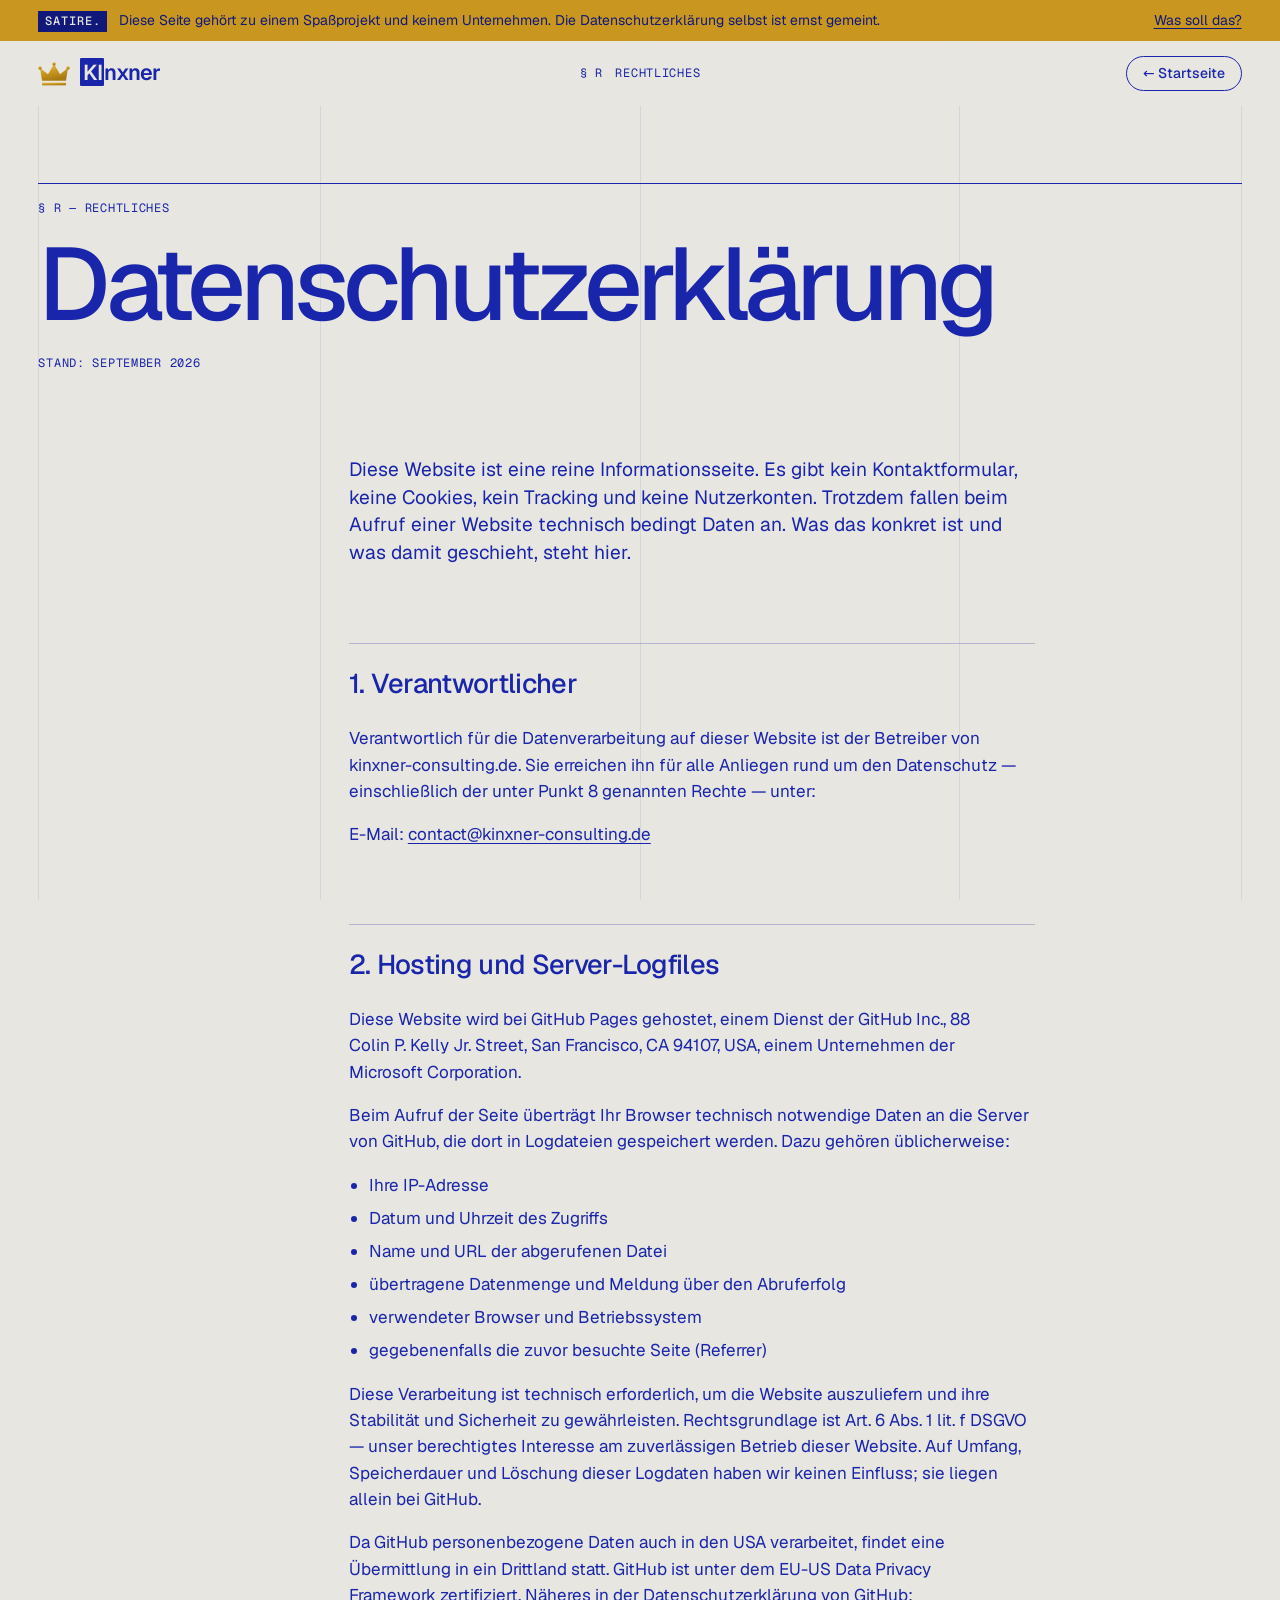
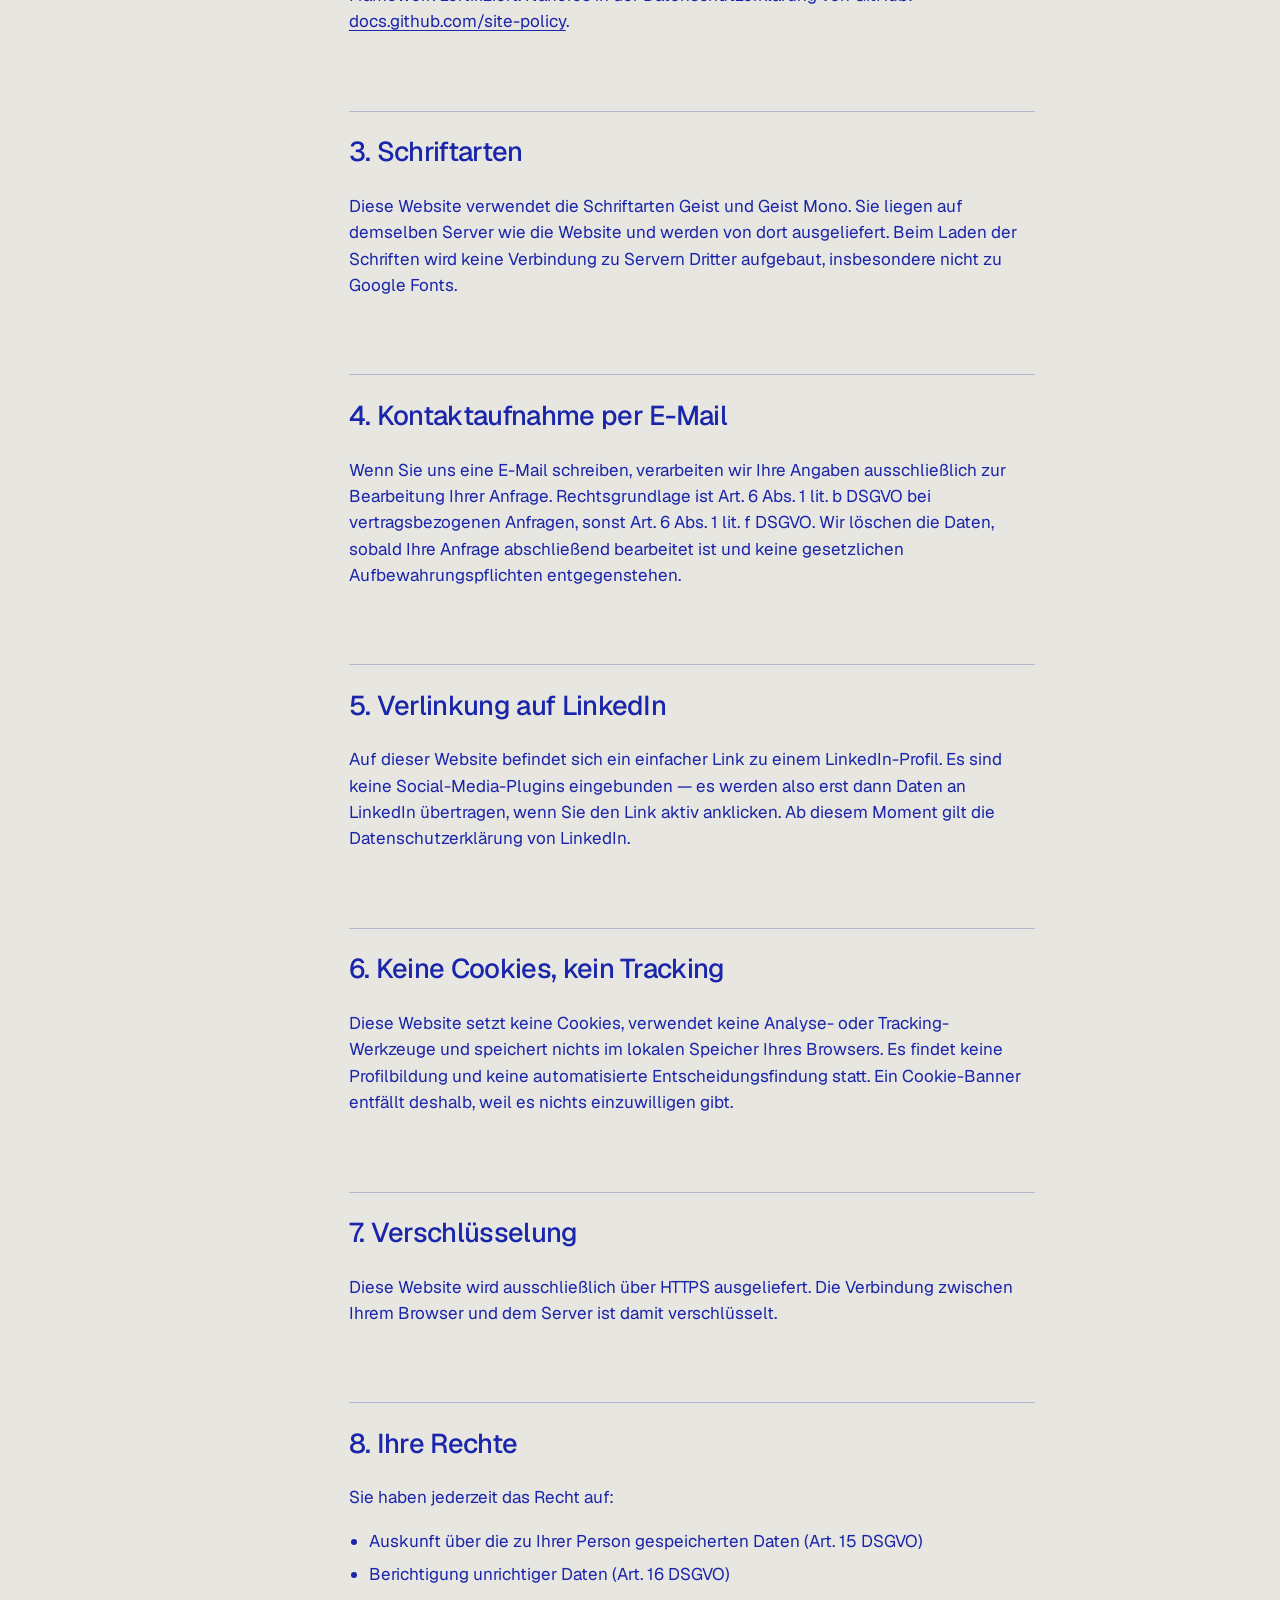
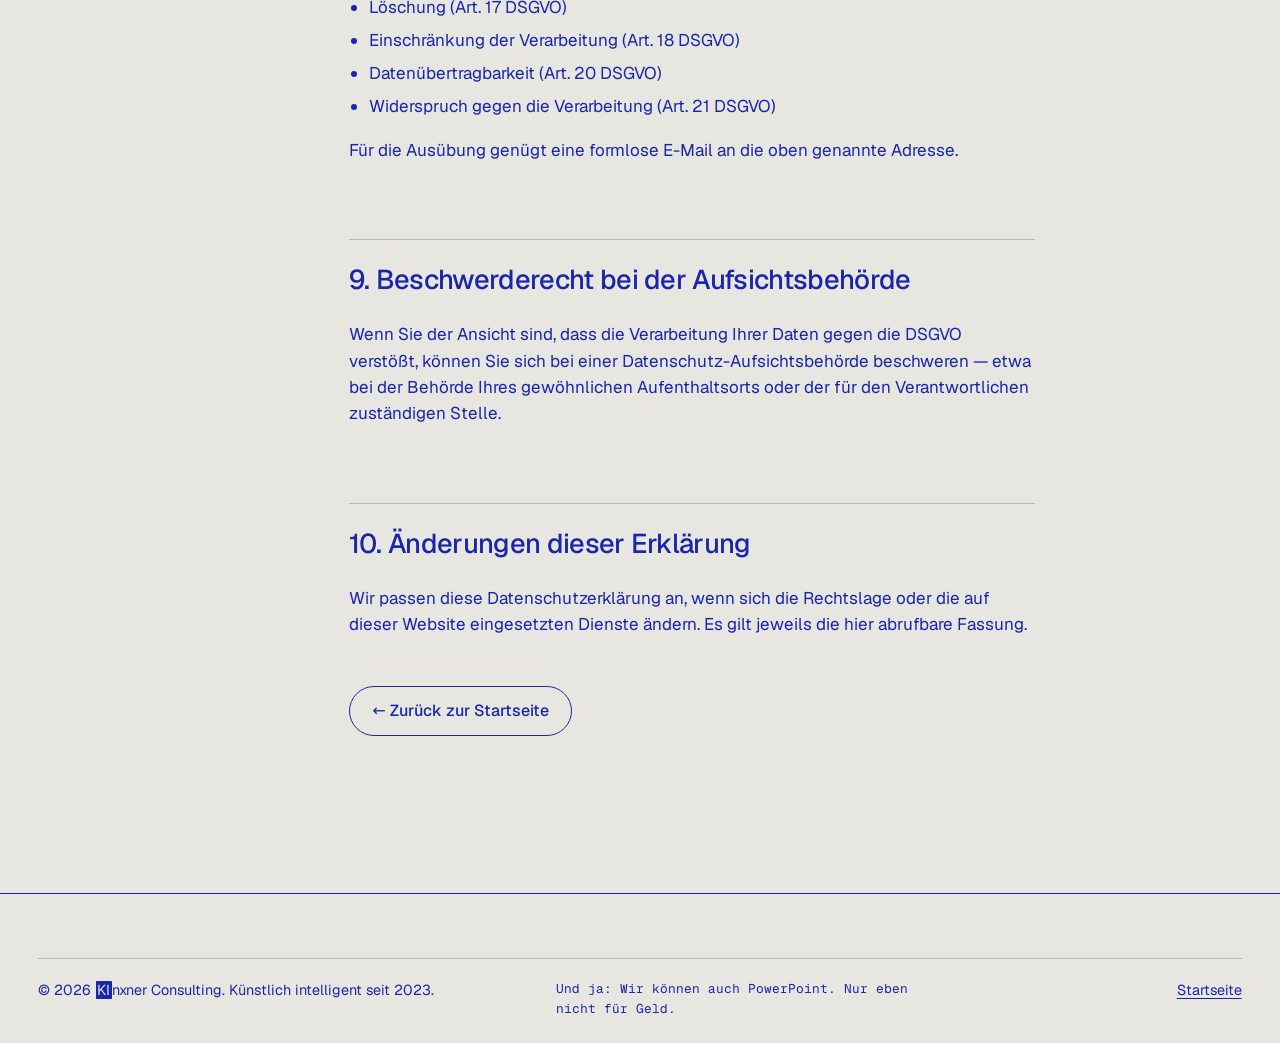
==== commit fac45dc7: "Gold zurück: Krone, Satire-Balken und Akzente wieder in Kronen-Gold Nach Feedback bekommt KInxner se" ====
--- a/datenschutz.html
+++ b/datenschutz.html
@@ -54,6 +54,13 @@
     <div class="wrap header-inner">
       <a href="index.html" class="brand" aria-label="KInxner Consulting – Startseite">
         <svg class="crown brand__crown" viewBox="0 0 48 40" aria-hidden="true" focusable="false">
+          <defs>
+      <linearGradient id="crown-gold" x1="0" y1="0" x2="0.35" y2="1">
+        <stop offset="0" stop-color="#EDC25C" />
+        <stop offset="0.55" stop-color="#C9971F" />
+        <stop offset="1" stop-color="#A87A12" />
+      </linearGradient>
+          </defs>
           <path d="M6 31 3 12l12 9.5L24 6l9 15.5L45 12l-3 19Z" />
           <circle cx="3" cy="12" r="2.6" />
           <circle cx="45" cy="12" r="2.6" />
--- a/assets/css/style.css
+++ b/assets/css/style.css
@@ -27,6 +27,8 @@
   --paper-2: #dfdcd4;
   --paper-3: #f1efea;
   --gold: #c9971f;
+  --gold-bright: #e8b84b; /* Gold auf Blau */
+  --gold-deep: #a07010;   /* Gold für große Schrift auf Papier (3,5:1) */
   --muted: color-mix(in srgb, var(--blue) 76%, var(--paper));
   --line: color-mix(in srgb, var(--blue) 24%, transparent);
   --line-soft: color-mix(in srgb, var(--blue) 9%, transparent);
@@ -146,10 +148,10 @@
   -webkit-box-decoration-break: clone;
   box-decoration-break: clone;
 }
-.manifest .ki,
+.manifest .ki { background: var(--gold-bright); color: var(--blue-deep); }
 .menu .ki,
 .ticket .ki,
-.satire-bar .ki { background: var(--paper); color: var(--blue); }
+.satire-bar .ki { background: var(--blue-deep); color: var(--paper); }
 
 .skip-link {
   position: absolute;
@@ -171,6 +173,7 @@
 .menu :focus-visible,
 .satire-bar :focus-visible,
 .btn--solid:focus-visible { outline-color: var(--gold); }
+.satire-bar :focus-visible { outline-color: var(--blue-deep); }
 
 ::selection { background: var(--blue); color: var(--paper); }
 
@@ -181,8 +184,8 @@
 .satire-bar {
   position: relative;
   z-index: 200;
-  background: var(--blue);
-  color: var(--paper);
+  background: var(--gold);
+  color: var(--blue-deep);
   font-size: 0.875rem;
   line-height: 1.45;
 }
@@ -200,13 +203,13 @@
   font-size: 0.75rem;
   letter-spacing: 0.08em;
   text-transform: uppercase;
-  background: var(--paper);
-  color: var(--blue);
+  background: var(--blue-deep);
+  color: var(--paper);
   padding: 0.1rem 0.4rem;
 }
 .satire-bar span { flex: 1 1 32rem; }
 .satire-bar a { white-space: nowrap; text-decoration: underline; }
-.satire-bar a:hover { color: #fff; }
+.satire-bar a:hover { text-decoration-thickness: 2px; }
 
 /* ==========================================================================
    Header
@@ -239,8 +242,7 @@
   text-decoration: none;
   justify-self: start;
 }
-.crown { fill: var(--blue); }
-.crown .crown__jewel { fill: var(--gold); }
+.crown { fill: url(#crown-gold); }
 .brand__crown { width: 2rem; height: auto; flex: none; }
 .brand__word {
   font-size: 1.35rem;
@@ -277,7 +279,7 @@
   background: transparent;
   transition: background 0.3s var(--ease), color 0.3s var(--ease);
 }
-.pill:hover { background: var(--blue); color: var(--paper); }
+.pill:hover { background: var(--gold); border-color: var(--gold); color: var(--blue-deep); }
 
 .menu-btn {
   display: inline-flex;
@@ -324,7 +326,8 @@
 }
 .menu.is-open { transform: none; }
 .menu__inner { display: flex; flex-direction: column; min-height: 100%; }
-.menu__label span { opacity: 0.7; }
+.menu__label { color: var(--gold-bright); }
+.menu__label span { opacity: 0.85; }
 .menu__list {
   list-style: none;
   margin: 0 0 2.5rem;
@@ -344,8 +347,8 @@
   text-decoration: none;
   transition: padding-left 0.5s var(--ease);
 }
-.menu__list a:hover { padding-left: 0.75rem; }
-.menu__no { font: 400 0.75rem/1 var(--mono); letter-spacing: 0.06em; opacity: 0.7; }
+.menu__list a:hover { padding-left: 0.75rem; color: var(--gold-bright); }
+.menu__no { font: 400 0.75rem/1 var(--mono); letter-spacing: 0.06em; color: var(--gold-bright); }
 .menu__foot { margin-top: auto; opacity: 0.85; text-transform: none; letter-spacing: 0.02em; }
 .menu.is-open ~ main,
 .menu.is-open ~ .site-footer { pointer-events: none; }
@@ -354,7 +357,7 @@
 body.menu-open .site-header .brand,
 body.menu-open .header-index,
 body.menu-open .pill { opacity: 0; pointer-events: none; }
-body.menu-open .menu-btn { background: var(--paper); color: var(--blue); border-color: var(--paper); }
+body.menu-open .menu-btn { background: var(--gold); color: var(--blue-deep); border-color: var(--gold); }
 .brand, .header-index, .pill { transition: opacity 0.3s; }
 
 /* ==========================================================================
@@ -373,7 +376,7 @@
   transition: background 0.35s var(--ease), color 0.35s var(--ease);
 }
 .btn--solid { background: var(--blue); color: var(--paper); }
-.btn--solid:hover { background: var(--blue-deep); }
+.btn--solid:hover { background: var(--gold); border-color: var(--gold); color: var(--blue-deep); }
 .btn--solid span { transition: transform 0.4s var(--ease); }
 .btn--solid:hover span { transform: translateX(4px); }
 .btn--line { color: var(--blue); }
@@ -445,6 +448,7 @@
 .hero__title .line:nth-child(2) { padding-left: clamp(0rem, 16.6vw, 16rem); }
 .hero__title .line:nth-child(3) { padding-left: clamp(0rem, 33vw, 32rem); }
 .hero__title .ki { padding: 0 0.06em; border-radius: 0.04em; }
+.hero__title .gold { color: var(--gold-deep); }
 
 .hero__grid {
   display: grid;
@@ -467,8 +471,7 @@
 
 .bp-grid path { stroke: var(--line-soft); stroke-width: 1; fill: none; }
 .bp-construct * { fill: none; stroke: var(--line); stroke-width: 1; stroke-dasharray: 0.012 0.012; }
-.bp-crown * { fill: color-mix(in srgb, var(--blue) 7%, transparent); stroke: var(--blue); stroke-width: 2.5; stroke-linejoin: round; }
-.bp-crown .bp-jewel { fill: var(--gold); stroke: var(--blue); }
+.bp-crown * { fill: url(#crown-gold); stroke: var(--blue); stroke-width: 2.5; stroke-linejoin: round; }
 .bp-dims path { fill: none; stroke: var(--blue); stroke-width: 1.25; }
 .bp-labels text,
 .bp-titleblock text {
@@ -502,7 +505,9 @@
   grid-template-columns: repeat(4, 1fr);
   margin: clamp(3rem, 6vw, 5rem) 0 0;
   border-top: 1px solid var(--blue);
-}
+  position: relative;
+}
+.stat:last-child dd { color: var(--gold-deep); }
 .stat {
   display: flex;
   flex-direction: column;
@@ -544,6 +549,17 @@
   padding-top: 1rem;
   border-top: 1px solid var(--blue);
   margin-bottom: clamp(2.5rem, 6vw, 5rem);
+  position: relative;
+}
+.section-head::before,
+.stats::before {
+  content: "";
+  position: absolute;
+  top: -2px;
+  left: 0;
+  width: clamp(3rem, 9vw, 8rem);
+  height: 3px;
+  background: var(--gold);
 }
 .section-head .label { grid-column: 1 / -1; }
 .section-head h2 { grid-column: 1 / span 8; }
@@ -577,7 +593,9 @@
 @media (hover: hover) {
   .service:hover { color: var(--paper); }
   .service:hover::before { transform: scaleY(1); }
-  .service:hover .ki { background: var(--paper); color: var(--blue); }
+  .service:hover .ki { background: var(--gold-bright); color: var(--blue-deep); }
+  .service:hover .service__no,
+  .service:hover .service__tags { color: var(--gold-bright); }
 }
 .service__no { grid-column: 1 / span 1; font: 400 0.75rem/1 var(--mono); letter-spacing: 0.06em; }
 .service__title { grid-column: 2 / span 5; font-size: clamp(1.5rem, 2.6vw, 2.3rem); letter-spacing: -0.035em; line-height: 1.05; }
@@ -638,8 +656,7 @@
 .slide__list { margin: auto 0; padding-left: 1.2em; font-size: clamp(0.9rem, 1.8vw, 1.5rem); letter-spacing: -0.02em; line-height: 1.35; }
 .slide__list li::marker { content: "▪  "; }
 .slide__chart { width: 70%; margin: auto auto 0; }
-.slide__chart rect { fill: var(--blue); }
-.slide__chart .chart-peak { fill: var(--blue-deep); }
+.slide__chart rect { fill: url(#crown-gold); }
 .chart-axis { stroke: var(--blue); stroke-width: 1.5; }
 .slide__note { font: 400 clamp(0.55rem, 1vw, 0.7rem)/1.3 var(--mono); margin: 0.5rem 0 0; text-align: center; }
 
@@ -689,7 +706,7 @@
   cursor: pointer;
   transition: background 0.3s, color 0.3s;
 }
-.deck__btn:hover { background: var(--blue); color: var(--paper); }
+.deck__btn:hover { background: var(--gold); border-color: var(--gold); color: var(--blue-deep); }
 .deck__hint { margin: 0 0 0 0.75rem; text-transform: none; letter-spacing: 0.02em; }
 
 /* Vorgehen */
@@ -717,7 +734,7 @@
   left: 0;
   width: 9px;
   height: 9px;
-  background: var(--paper);
+  background: var(--gold);
   border: 1.5px solid var(--blue);
   border-radius: 50%;
 }
@@ -753,6 +770,7 @@
   pointer-events: none;
 }
 .manifest__inner { position: relative; z-index: 1; }
+.manifest .label { color: var(--gold-bright); }
 .manifest blockquote { margin: 0; }
 .manifest blockquote p {
   font-size: clamp(2.4rem, 7.4vw, 7.4rem);
@@ -761,8 +779,9 @@
   line-height: 0.95;
   max-width: 15ch;
   margin: 0 0 3rem;
-  text-indent: -0.4em;
-}
+  text-indent: -0.36em;
+}
+.manifest blockquote .q { color: var(--gold-bright); }
 .manifest__note { max-width: 44ch; margin-left: auto; font-size: 1.1rem; }
 
 /* Cases */
@@ -843,6 +862,7 @@
 .faq summary::-webkit-details-marker { display: none; }
 .faq summary::after {
   content: "+";
+  color: var(--gold-deep);
   font-weight: 300;
   font-size: 1.6em;
   line-height: 1;
@@ -887,7 +907,7 @@
   text-transform: uppercase;
   margin: 0;
 }
-.ticket__crown { width: 4.5rem; margin: 2.5rem 0 1.25rem; fill: var(--paper); }
+.ticket__crown { width: 4.5rem; margin: 2.5rem 0 1.25rem; }
 .ticket__title { font-size: 2rem; font-weight: 500; letter-spacing: -0.04em; margin: 0 0 0.4rem; }
 .ticket__line { font: 400 0.8rem/1.5 var(--mono); margin: 0 0 2.5rem; padding-bottom: 1.5rem; border-bottom: 1px dashed color-mix(in srgb, var(--paper) 45%, transparent); align-self: stretch; }
 
@@ -907,6 +927,15 @@
   line-height: 0.8;
   margin: 0 0 clamp(1.5rem, 3vw, 2.5rem) -0.05em;
   white-space: nowrap;
+  position: relative;
+  padding-top: 0.24em;
+}
+.footer-crown {
+  position: absolute;
+  top: 0.02em;
+  left: 0.03em;
+  width: 0.3em;
+  rotate: -10deg;
 }
 .footer-mark .ki { display: inline-block; line-height: 0.74; padding: 0.03em 0.04em 0.01em; border-radius: 0.02em; }
 .footer-row {
@@ -943,15 +972,14 @@
   transition: transform 0.85s var(--ease-in-out);
 }
 .intro__crown * {
-  fill: var(--blue);
+  fill: url(#crown-gold);
   fill-opacity: 0;
-  stroke: var(--blue);
+  stroke: var(--gold-deep);
   stroke-width: 0.6;
   stroke-dasharray: 1;
   stroke-dashoffset: 1;
   animation: intro-draw 0.7s var(--ease-in-out) forwards, intro-fill 0.25s 0.6s forwards;
 }
-.intro__crown .crown__jewel { fill: var(--gold); }
 .intro__label {
   position: absolute;
   left: 50%;
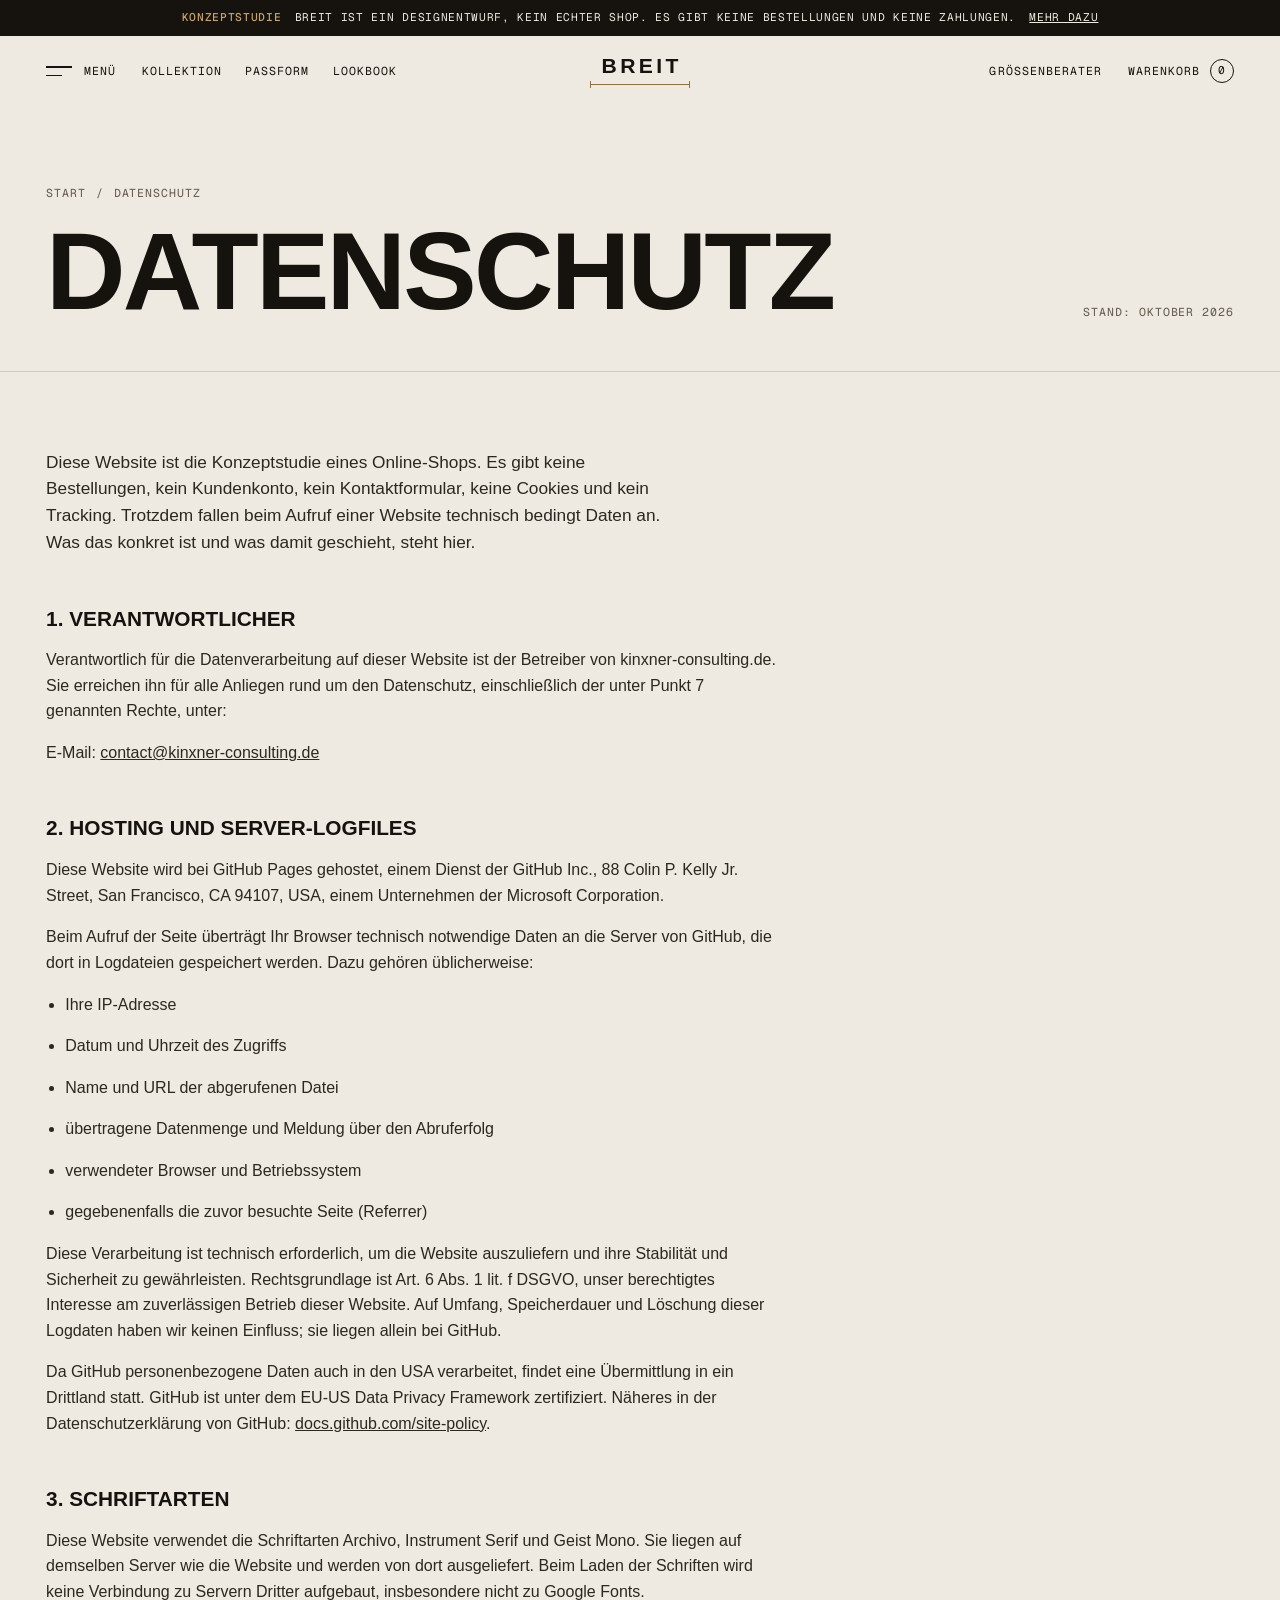
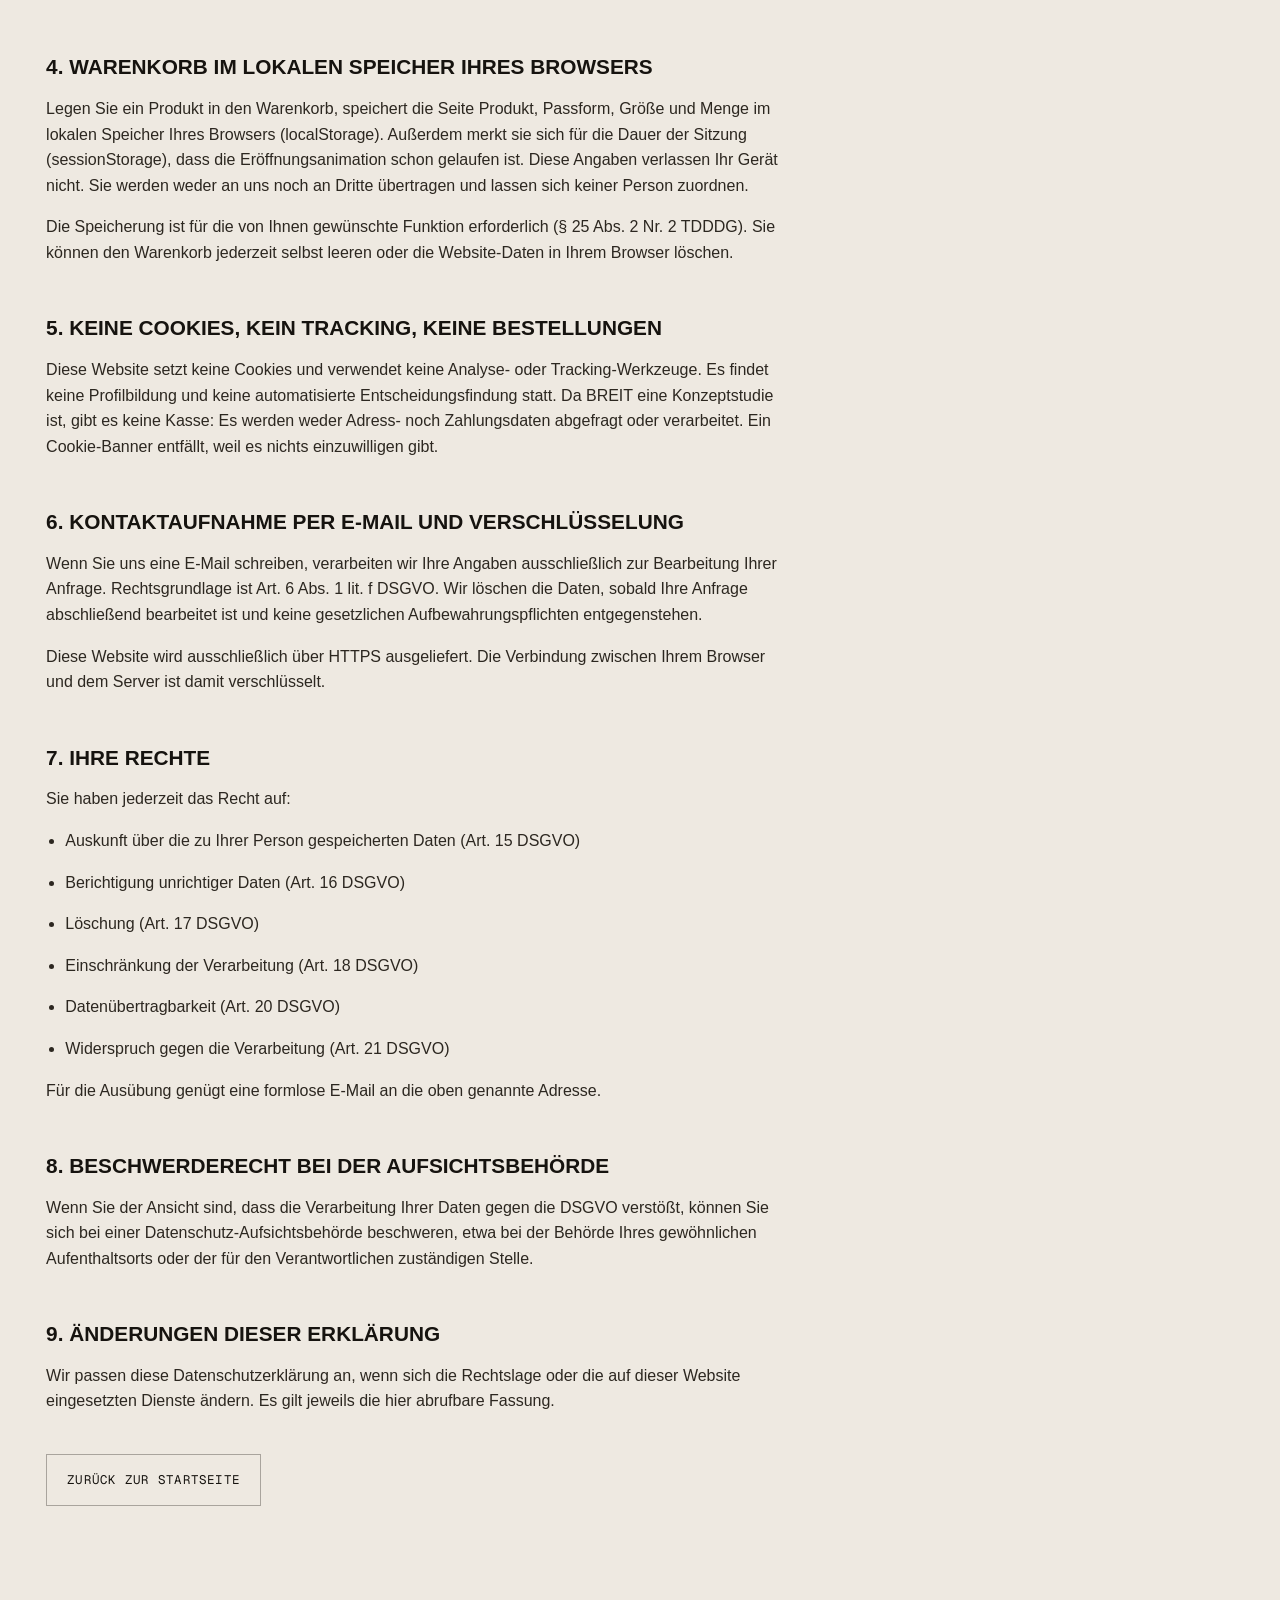
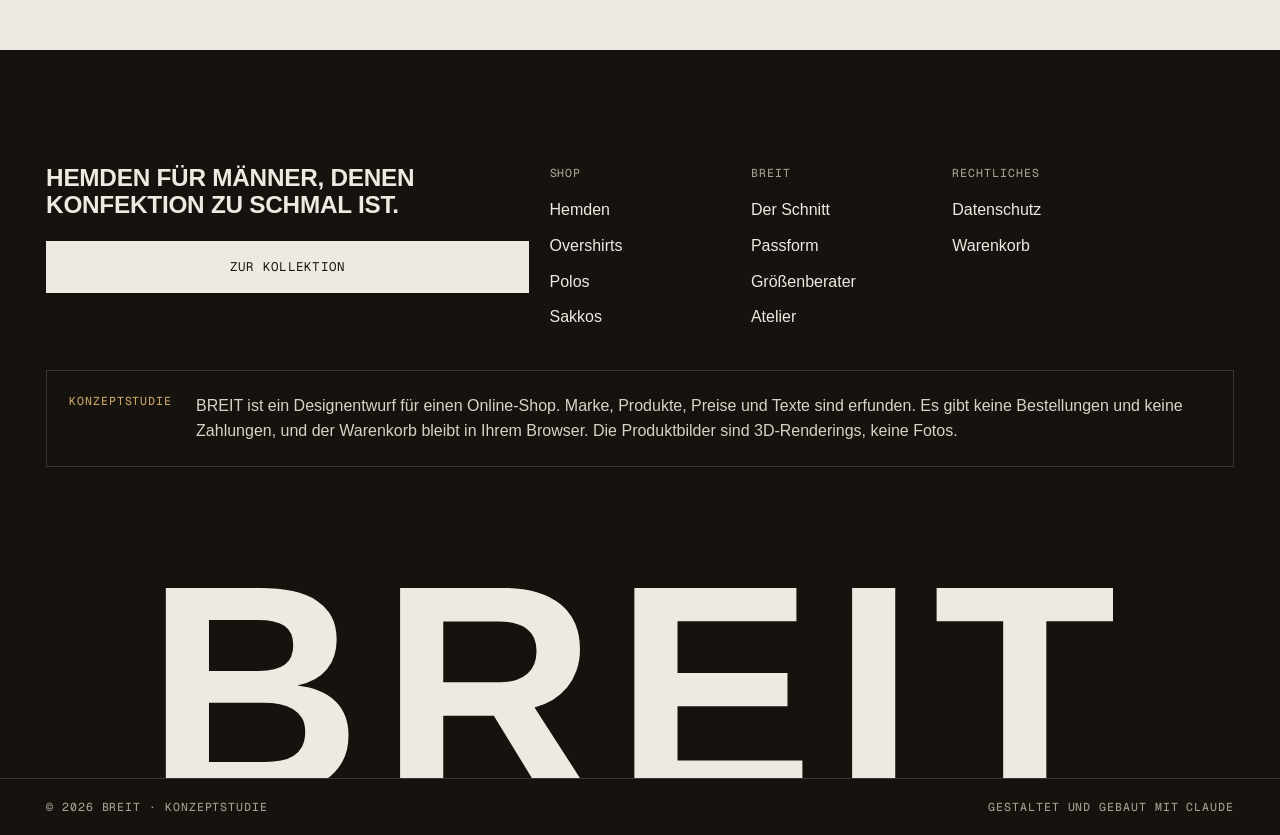
==== commit d316224c: "BREIT: Konzept-Shop ersetzt die KInxner-Seite (Entwurf mit 3D-Renderings) Startseite, Kollektion, Pr" ====
--- a/datenschutz.html
+++ b/datenschutz.html
@@ -3,218 +3,172 @@
 <head>
   <meta charset="UTF-8" />
   <meta name="viewport" content="width=device-width,initial-scale=1" />
-  <title>Datenschutzerklärung — KInxner Consulting</title>
-  <meta name="description" content="Datenschutzerklärung von KInxner Consulting: welche Daten beim Besuch dieser Website verarbeitet werden und welche Rechte Sie haben." />
+  <title>Datenschutzerklärung — BREIT</title>
+  <meta name="description" content="Datenschutzerklärung dieser Website: welche Daten beim Besuch verarbeitet werden und welche Rechte Sie haben." />
   <link rel="canonical" href="https://kinxner-consulting.de/datenschutz.html" />
-  <meta name="robots" content="index,follow" />
   <meta name="color-scheme" content="light" />
-  <meta name="theme-color" content="#E8E6E0" />
-  <link rel="preload" href="assets/fonts/geist-latin.woff2" as="font" type="font/woff2" crossorigin />
-  <link rel="stylesheet" href="assets/css/style.css" />
+  <meta name="theme-color" content="#EEE9E1" />
+  <meta property="og:site_name" content="BREIT" />
+  <meta property="og:url" content="https://kinxner-consulting.de/datenschutz.html" />
+  <meta property="og:title" content="Datenschutzerklärung — BREIT" />
+  <meta property="og:description" content="Konzeptstudie eines Shops für breit gebaute Männer: Hemden und Business-Casual, geschnitten für Kreuz und Oberarm." />
+  <meta property="og:type" content="website" />
+  <meta property="og:image" content="https://kinxner-consulting.de/assets/img/og-image.png" />
+  <meta property="og:image:width" content="1200" />
+  <meta property="og:image:height" content="630" />
+  <meta property="og:image:alt" content="BREIT – Wortmarke mit Maßlinie und ein Hemd für breite Schultern" />
+  <meta name="twitter:card" content="summary_large_image" />
+  <link rel="preload" href="assets/fonts/archivo-latin-var.woff2" as="font" type="font/woff2" crossorigin />
+  <link rel="stylesheet" href="assets/css/breit.css" />
   <link rel="icon" href="favicon.svg" type="image/svg+xml" />
   <link rel="icon" type="image/png" sizes="32x32" href="assets/img/favicon-32.png" />
   <link rel="apple-touch-icon" href="assets/img/apple-touch-icon.png" />
-
-  <style>
-    /* Nur für die Rechtstexte. */
-    .legal { padding-block: clamp(2rem, 6vw, 5rem) var(--section); }
-    .legal__inner { display: grid; grid-template-columns: repeat(12, 1fr); gap: 0 var(--gutter); }
-    .legal__head { grid-column: 1 / -1; border-top: 1px solid var(--blue); padding-top: 1rem; margin-bottom: clamp(2rem, 5vw, 4rem); }
-    .legal__head h1 { font-size: clamp(2.6rem, 8vw, 7rem); letter-spacing: -0.055em; line-height: 0.92; margin-bottom: 1.5rem; }
-    .legal__body { grid-column: 4 / span 7; max-width: 68ch; }
-    .legal h2 {
-      font-size: clamp(1.3rem, 2.2vw, 1.7rem);
-      letter-spacing: -0.025em;
-      margin: 2.8em 0 1em;
-      max-width: none;
-      padding-top: 1em;
-      border-top: 1px solid var(--line);
-    }
-    .legal__body > p:first-child { font-size: 1.2rem; line-height: 1.45; }
-    .legal address { font-style: normal; margin-bottom: 1em; }
-    .legal ul { padding-left: 1.2em; margin: 0 0 1em; }
-    .legal li { margin-bottom: 0.4em; }
-    .legal a { word-break: break-word; }
-    .legal__back { margin-top: 3rem; }
-    @media (max-width: 880px) { .legal__body { grid-column: 1 / -1; } }
-  </style>
+  <script>document.documentElement.classList.add('js');</script>
+  <script type="module" src="assets/js/app.js"></script>
 </head>
-<body>
+<body data-page="legal">
   <a class="skip-link" href="#main">Zum Inhalt springen</a>
 
-  <aside class="satire-bar" aria-label="Satire-Hinweis">
+  <aside class="concept-bar" aria-label="Hinweis zur Konzeptstudie">
     <p class="wrap">
-      <strong>Satire.</strong>
-      <span>Diese Seite gehört zu einem Spaßprojekt und keinem Unternehmen. Die Datenschutzerklärung selbst ist ernst gemeint.</span>
-      <a href="index.html#was-soll-das">Was soll das?</a>
+      <strong>Konzeptstudie</strong>
+      <span>BREIT ist ein Designentwurf, kein echter Shop. Es gibt keine Bestellungen und keine Zahlungen.</span>
+      <a href="#konzept">Mehr dazu</a>
     </p>
   </aside>
 
-  <header class="site-header">
+    <header class="site-header" id="siteHeader">
     <div class="wrap header-inner">
-      <a href="index.html" class="brand" aria-label="KInxner Consulting – Startseite">
-        <svg class="crown brand__crown" viewBox="0 0 48 40" aria-hidden="true" focusable="false">
-          <defs>
-      <linearGradient id="crown-gold" x1="0" y1="0" x2="0.35" y2="1">
-        <stop offset="0" stop-color="#EDC25C" />
-        <stop offset="0.55" stop-color="#C9971F" />
-        <stop offset="1" stop-color="#A87A12" />
-      </linearGradient>
-          </defs>
-          <path d="M6 31 3 12l12 9.5L24 6l9 15.5L45 12l-3 19Z" />
-          <circle cx="3" cy="12" r="2.6" />
-          <circle cx="45" cy="12" r="2.6" />
-          <circle class="crown__jewel" cx="24" cy="6" r="2.6" />
-          <rect x="6" y="34" width="36" height="4" />
-        </svg>
-        <span class="brand__word"><span class="ki">KI</span>nxner</span>
+      <div class="header-left">
+        <button class="menu-btn" id="menuBtn" aria-controls="menu" aria-expanded="false">
+          <span class="menu-btn__icon" aria-hidden="true"></span><span>Menü</span>
+        </button>
+        <nav class="nav-links" aria-label="Schnellnavigation">
+          <a href="kollektion.html">Kollektion</a>
+          <a href="index.html#passform">Passform</a>
+          <a href="index.html#lookbook">Lookbook</a>
+        </nav>
+      </div>
+      <a href="index.html" class="brand" aria-label="BREIT – Startseite">
+        <span class="brand__word">Breit</span>
+        <svg class="brand__rule" viewBox="0 0 100 7" preserveAspectRatio="none" aria-hidden="true"><path d="M0.5 0v7M99.5 0v7M0.5 3.5h99" stroke="currentColor" fill="none" stroke-width="1" vector-effect="non-scaling-stroke"/></svg>
       </a>
-      <p class="header-index" aria-hidden="true"><span>§ R</span> Rechtliches</p>
-      <div class="header-actions">
-        <a href="index.html" class="pill">← Startseite</a>
+      <div class="header-right">
+        <a class="header-link header-link--wide" href="index.html#groesse">Größenberater</a>
+        <button class="cart-btn" id="cartBtn" aria-controls="drawer" aria-expanded="false">
+          <span class="cart-btn__label">Warenkorb</span>
+          <span class="cart-btn__count" data-cart-count>0</span>
+          <span class="sr-only">Artikel</span>
+        </button>
       </div>
     </div>
   </header>
 
-  <main id="main" class="legal">
-    <div class="wrap legal__inner">
-      <div class="legal__head">
-        <p class="label">§ R — Rechtliches</p>
-        <h1>Datenschutz&shy;erklärung</h1>
-        <p class="label">Stand: September 2026</p>
+  <main id="main">
+    <section class="page-head">
+      <div class="wrap">
+        <nav class="crumbs label" aria-label="Brotkrumen"><a href="index.html">Start</a><span aria-hidden="true">/</span><span aria-current="page">Datenschutz</span></nav>
+        <div class="page-head__row">
+          <h1 class="display">Daten&shy;schutz</h1>
+          <p class="label muted">Stand: Oktober 2026</p>
+        </div>
       </div>
-      <div class="legal__body">
+    </section>
+    <div class="wrap">
+      <article class="prose">
+        <p class="lead">Diese Website ist die Konzeptstudie eines Online-Shops. Es gibt keine Bestellungen, kein Kundenkonto, kein Kontaktformular, keine Cookies und kein Tracking. Trotzdem fallen beim Aufruf einer Website technisch bedingt Daten an. Was das konkret ist und was damit geschieht, steht hier.</p>
 
-      <p>
-        Diese Website ist eine reine Informationsseite. Es gibt kein Kontaktformular,
-        keine Cookies, kein Tracking und keine Nutzerkonten. Trotzdem fallen beim
-        Aufruf einer Website technisch bedingt Daten an. Was das konkret ist und was
-        damit geschieht, steht hier.
-      </p>
+        <h2>1. Verantwortlicher</h2>
+        <p>Verantwortlich für die Datenverarbeitung auf dieser Website ist der Betreiber von kinxner-consulting.de. Sie erreichen ihn für alle Anliegen rund um den Datenschutz, einschließlich der unter Punkt 7 genannten Rechte, unter:</p>
+        <p>E-Mail: <a href="mailto:contact@kinxner-consulting.de">contact@kinxner-consulting.de</a></p>
 
-      <h2>1. Verantwortlicher</h2>
-      <p>
-        Verantwortlich für die Datenverarbeitung auf dieser Website ist der Betreiber
-        von kinxner-consulting.de. Sie erreichen ihn für alle Anliegen rund um den
-        Datenschutz — einschließlich der unter Punkt 8 genannten Rechte — unter:
-      </p>
-      <address>
-        E-Mail: <a href="mailto:contact@kinxner-consulting.de">contact@kinxner-consulting.de</a>
-      </address>
+        <h2>2. Hosting und Server-Logfiles</h2>
+        <p>Diese Website wird bei GitHub Pages gehostet, einem Dienst der GitHub Inc., 88 Colin P. Kelly Jr. Street, San Francisco, CA 94107, USA, einem Unternehmen der Microsoft Corporation.</p>
+        <p>Beim Aufruf der Seite überträgt Ihr Browser technisch notwendige Daten an die Server von GitHub, die dort in Logdateien gespeichert werden. Dazu gehören üblicherweise:</p>
+        <ul>
+          <li>Ihre IP-Adresse</li>
+          <li>Datum und Uhrzeit des Zugriffs</li>
+          <li>Name und URL der abgerufenen Datei</li>
+          <li>übertragene Datenmenge und Meldung über den Abruferfolg</li>
+          <li>verwendeter Browser und Betriebssystem</li>
+          <li>gegebenenfalls die zuvor besuchte Seite (Referrer)</li>
+        </ul>
+        <p>Diese Verarbeitung ist technisch erforderlich, um die Website auszuliefern und ihre Stabilität und Sicherheit zu gewährleisten. Rechtsgrundlage ist Art. 6 Abs. 1 lit. f DSGVO, unser berechtigtes Interesse am zuverlässigen Betrieb dieser Website. Auf Umfang, Speicherdauer und Löschung dieser Logdaten haben wir keinen Einfluss; sie liegen allein bei GitHub.</p>
+        <p>Da GitHub personenbezogene Daten auch in den USA verarbeitet, findet eine Übermittlung in ein Drittland statt. GitHub ist unter dem EU-US Data Privacy Framework zertifiziert. Näheres in der Datenschutzerklärung von GitHub: <a href="https://docs.github.com/site-policy/privacy-policies/github-general-privacy-statement" rel="noopener" target="_blank">docs.github.com/site-policy</a>.</p>
 
-      <h2>2. Hosting und Server-Logfiles</h2>
-      <p>
-        Diese Website wird bei GitHub Pages gehostet, einem Dienst der GitHub Inc.,
-        88 Colin P. Kelly Jr. Street, San Francisco, CA 94107, USA, einem Unternehmen
-        der Microsoft Corporation.
-      </p>
-      <p>
-        Beim Aufruf der Seite überträgt Ihr Browser technisch notwendige Daten an die
-        Server von GitHub, die dort in Logdateien gespeichert werden. Dazu gehören
-        üblicherweise:
-      </p>
-      <ul>
-        <li>Ihre IP-Adresse</li>
-        <li>Datum und Uhrzeit des Zugriffs</li>
-        <li>Name und URL der abgerufenen Datei</li>
-        <li>übertragene Datenmenge und Meldung über den Abruferfolg</li>
-        <li>verwendeter Browser und Betriebssystem</li>
-        <li>gegebenenfalls die zuvor besuchte Seite (Referrer)</li>
-      </ul>
-      <p>
-        Diese Verarbeitung ist technisch erforderlich, um die Website auszuliefern und
-        ihre Stabilität und Sicherheit zu gewährleisten. Rechtsgrundlage ist Art. 6
-        Abs. 1 lit. f DSGVO — unser berechtigtes Interesse am zuverlässigen Betrieb
-        dieser Website. Auf Umfang, Speicherdauer und Löschung dieser Logdaten haben
-        wir keinen Einfluss; sie liegen allein bei GitHub.
-      </p>
-      <p>
-        Da GitHub personenbezogene Daten auch in den USA verarbeitet, findet eine
-        Übermittlung in ein Drittland statt. GitHub ist unter dem EU-US Data Privacy
-        Framework zertifiziert. Näheres in der Datenschutzerklärung von GitHub:
-        <a href="https://docs.github.com/site-policy/privacy-policies/github-general-privacy-statement" rel="noopener" target="_blank">docs.github.com/site-policy</a>.
-      </p>
+        <h2>3. Schriftarten</h2>
+        <p>Diese Website verwendet die Schriftarten Archivo, Instrument Serif und Geist Mono. Sie liegen auf demselben Server wie die Website und werden von dort ausgeliefert. Beim Laden der Schriften wird keine Verbindung zu Servern Dritter aufgebaut, insbesondere nicht zu Google Fonts.</p>
 
-      <h2>3. Schriftarten</h2>
-      <p>
-        Diese Website verwendet die Schriftarten Geist und Geist Mono. Sie liegen
-        auf demselben Server wie die Website und werden von dort ausgeliefert. Beim
-        Laden der Schriften wird keine Verbindung zu Servern Dritter aufgebaut,
-        insbesondere nicht zu Google Fonts.
-      </p>
+        <h2>4. Warenkorb im lokalen Speicher Ihres Browsers</h2>
+        <p>Legen Sie ein Produkt in den Warenkorb, speichert die Seite Produkt, Passform, Größe und Menge im lokalen Speicher Ihres Browsers (localStorage). Außerdem merkt sie sich für die Dauer der Sitzung (sessionStorage), dass die Eröffnungsanimation schon gelaufen ist. Diese Angaben verlassen Ihr Gerät nicht. Sie werden weder an uns noch an Dritte übertragen und lassen sich keiner Person zuordnen.</p>
+        <p>Die Speicherung ist für die von Ihnen gewünschte Funktion erforderlich (§ 25 Abs. 2 Nr. 2 TDDDG). Sie können den Warenkorb jederzeit selbst leeren oder die Website-Daten in Ihrem Browser löschen.</p>
 
-      <h2>4. Kontaktaufnahme per E-Mail</h2>
-      <p>
-        Wenn Sie uns eine E-Mail schreiben, verarbeiten wir Ihre Angaben ausschließlich
-        zur Bearbeitung Ihrer Anfrage. Rechtsgrundlage ist Art. 6 Abs. 1 lit. b DSGVO
-        bei vertragsbezogenen Anfragen, sonst Art. 6 Abs. 1 lit. f DSGVO. Wir löschen
-        die Daten, sobald Ihre Anfrage abschließend bearbeitet ist und keine
-        gesetzlichen Aufbewahrungspflichten entgegenstehen.
-      </p>
+        <h2>5. Keine Cookies, kein Tracking, keine Bestellungen</h2>
+        <p>Diese Website setzt keine Cookies und verwendet keine Analyse- oder Tracking-Werkzeuge. Es findet keine Profilbildung und keine automatisierte Entscheidungsfindung statt. Da BREIT eine Konzeptstudie ist, gibt es keine Kasse: Es werden weder Adress- noch Zahlungsdaten abgefragt oder verarbeitet. Ein Cookie-Banner entfällt, weil es nichts einzuwilligen gibt.</p>
 
-      <h2>5. Verlinkung auf LinkedIn</h2>
-      <p>
-        Auf dieser Website befindet sich ein einfacher Link zu einem LinkedIn-Profil.
-        Es sind keine Social-Media-Plugins eingebunden — es werden also erst dann Daten
-        an LinkedIn übertragen, wenn Sie den Link aktiv anklicken. Ab diesem Moment
-        gilt die Datenschutzerklärung von LinkedIn.
-      </p>
+        <h2>6. Kontaktaufnahme per E-Mail und Verschlüsselung</h2>
+        <p>Wenn Sie uns eine E-Mail schreiben, verarbeiten wir Ihre Angaben ausschließlich zur Bearbeitung Ihrer Anfrage. Rechtsgrundlage ist Art. 6 Abs. 1 lit. f DSGVO. Wir löschen die Daten, sobald Ihre Anfrage abschließend bearbeitet ist und keine gesetzlichen Aufbewahrungspflichten entgegenstehen.</p>
+        <p>Diese Website wird ausschließlich über HTTPS ausgeliefert. Die Verbindung zwischen Ihrem Browser und dem Server ist damit verschlüsselt.</p>
 
-      <h2>6. Keine Cookies, kein Tracking</h2>
-      <p>
-        Diese Website setzt keine Cookies, verwendet keine Analyse- oder
-        Tracking-Werkzeuge und speichert nichts im lokalen Speicher Ihres Browsers.
-        Es findet keine Profilbildung und keine automatisierte Entscheidungsfindung
-        statt. Ein Cookie-Banner entfällt deshalb, weil es nichts einzuwilligen gibt.
-      </p>
+        <h2>7. Ihre Rechte</h2>
+        <p>Sie haben jederzeit das Recht auf:</p>
+        <ul>
+          <li>Auskunft über die zu Ihrer Person gespeicherten Daten (Art. 15 DSGVO)</li>
+          <li>Berichtigung unrichtiger Daten (Art. 16 DSGVO)</li>
+          <li>Löschung (Art. 17 DSGVO)</li>
+          <li>Einschränkung der Verarbeitung (Art. 18 DSGVO)</li>
+          <li>Datenübertragbarkeit (Art. 20 DSGVO)</li>
+          <li>Widerspruch gegen die Verarbeitung (Art. 21 DSGVO)</li>
+        </ul>
+        <p>Für die Ausübung genügt eine formlose E-Mail an die oben genannte Adresse.</p>
 
-      <h2>7. Verschlüsselung</h2>
-      <p>
-        Diese Website wird ausschließlich über HTTPS ausgeliefert. Die Verbindung
-        zwischen Ihrem Browser und dem Server ist damit verschlüsselt.
-      </p>
+        <h2>8. Beschwerderecht bei der Aufsichtsbehörde</h2>
+        <p>Wenn Sie der Ansicht sind, dass die Verarbeitung Ihrer Daten gegen die DSGVO verstößt, können Sie sich bei einer Datenschutz-Aufsichtsbehörde beschweren, etwa bei der Behörde Ihres gewöhnlichen Aufenthaltsorts oder der für den Verantwortlichen zuständigen Stelle.</p>
 
-      <h2>8. Ihre Rechte</h2>
-      <p>Sie haben jederzeit das Recht auf:</p>
-      <ul>
-        <li>Auskunft über die zu Ihrer Person gespeicherten Daten (Art. 15 DSGVO)</li>
-        <li>Berichtigung unrichtiger Daten (Art. 16 DSGVO)</li>
-        <li>Löschung (Art. 17 DSGVO)</li>
-        <li>Einschränkung der Verarbeitung (Art. 18 DSGVO)</li>
-        <li>Datenübertragbarkeit (Art. 20 DSGVO)</li>
-        <li>Widerspruch gegen die Verarbeitung (Art. 21 DSGVO)</li>
-      </ul>
-      <p>
-        Für die Ausübung genügt eine formlose E-Mail an die oben genannte Adresse.
-      </p>
+        <h2>9. Änderungen dieser Erklärung</h2>
+        <p>Wir passen diese Datenschutzerklärung an, wenn sich die Rechtslage oder die auf dieser Website eingesetzten Dienste ändern. Es gilt jeweils die hier abrufbare Fassung.</p>
+        <p style="margin-top:2.5em"><a class="btn btn--ghost" href="index.html">Zurück zur Startseite</a></p>
+      </article>
+    </div>
 
-      <h2>9. Beschwerderecht bei der Aufsichtsbehörde</h2>
-      <p>
-        Wenn Sie der Ansicht sind, dass die Verarbeitung Ihrer Daten gegen die DSGVO
-        verstößt, können Sie sich bei einer Datenschutz-Aufsichtsbehörde beschweren —
-        etwa bei der Behörde Ihres gewöhnlichen Aufenthaltsorts oder der für den
-        Verantwortlichen zuständigen Stelle.
-      </p>
+  </main>
 
-      <h2>10. Änderungen dieser Erklärung</h2>
-      <p>
-        Wir passen diese Datenschutzerklärung an, wenn sich die Rechtslage oder die
-        auf dieser Website eingesetzten Dienste ändern. Es gilt jeweils die hier
-        abrufbare Fassung.
-      </p>
-
-      <p class="legal__back"><a href="index.html" class="btn btn--line">&larr; Zurück zur Startseite</a></p>
+  <footer class="site-footer" id="konzept">
+    <div class="wrap">
+      <div class="footer-top">
+        <div class="footer-claim">
+          <p class="h3">Hemden für Männer, denen Konfektion zu schmal ist.</p>
+          <a class="btn btn--light" href="kollektion.html">Zur Kollektion</a>
+        </div>
+        <div class="footer-col">
+          <p class="label">Shop</p>
+          <a href="kollektion.html?cat=hemden">Hemden</a>
+          <a href="kollektion.html?cat=overshirts">Overshirts</a>
+          <a href="kollektion.html?cat=polos">Polos</a>
+          <a href="kollektion.html?cat=sakkos">Sakkos</a>
+        </div>
+        <div class="footer-col">
+          <p class="label">BREIT</p>
+          <a href="index.html#schnitt">Der Schnitt</a>
+          <a href="index.html#passform">Passform</a>
+          <a href="index.html#groesse">Größenberater</a>
+          <a href="index.html#atelier">Atelier</a>
+        </div>
+        <div class="footer-col">
+          <p class="label">Rechtliches</p>
+          <a href="datenschutz.html">Datenschutz</a>
+          <a href="warenkorb.html">Warenkorb</a>
+        </div>
+        <div class="footer-concept">
+          <p class="label">Konzeptstudie</p>
+          <p>BREIT ist ein Designentwurf für einen Online-Shop. Marke, Produkte, Preise und Texte sind erfunden. Es gibt keine Bestellungen und keine Zahlungen, und der Warenkorb bleibt in Ihrem Browser. Die Produktbilder sind 3D-Renderings, keine Fotos.</p>
+        </div>
       </div>
     </div>
-  </main>
-
-  <footer class="site-footer">
-    <div class="wrap">
-      <div class="footer-row">
-        <p>&copy; <span id="year">2026</span> <span class="ki">KI</span>nxner Consulting. Künstlich intelligent seit 2023.</p>
-        <p class="footer-egg">Und ja: Wir können auch PowerPoint. Nur eben nicht für Geld.</p>
-        <p class="footer-links"><a href="index.html">Startseite</a></p>
-      </div>
+    <span class="footer-mark" aria-hidden="true">Breit</span>
+    <div class="wrap footer-bottom label">
+      <span>© 2026 BREIT · Konzeptstudie</span>
+      <span>Gestaltet und gebaut mit Claude</span>
     </div>
   </footer>
 </body>
--- a/assets/css/breit.css
+++ b/assets/css/breit.css
@@ -0,0 +1,800 @@
+/* =====================================================================
+   BREIT – Konzeptstudie eines Shops für breit gebaute Männer
+   Design-System: Tinte auf Knochen, Messing als Maßband.
+   ===================================================================== */
+
+@font-face {
+  font-family: "Archivo";
+  src: url("../fonts/archivo-latin-var.woff2") format("woff2");
+  font-weight: 100 900;
+  font-stretch: 62% 125%;
+  font-style: normal;
+  font-display: swap;
+}
+@font-face {
+  font-family: "Instrument Serif";
+  src: url("../fonts/instrument-serif-latin-italic.woff2") format("woff2");
+  font-weight: 400;
+  font-style: italic;
+  font-display: swap;
+}
+@font-face {
+  font-family: "Instrument Serif";
+  src: url("../fonts/instrument-serif-latin.woff2") format("woff2");
+  font-weight: 400;
+  font-style: normal;
+  font-display: swap;
+}
+@font-face {
+  font-family: "Geist Mono";
+  src: url("../fonts/geist-mono-latin.woff2") format("woff2");
+  font-weight: 100 900;
+  font-style: normal;
+  font-display: swap;
+}
+
+:root {
+  --ink: #16130f;
+  --ink-2: #2c2720;
+  --bone: #eee9e1;
+  --bone-2: #e5dfd4;
+  --paper: #f6f3ee;
+  --stone: #b1aca4;      /* Bildgrund der Produktfotos */
+  --mute: #6b6257;
+  --mute-on-ink: #a79d90;
+  --line: rgba(22, 19, 15, 0.14);
+  --line-strong: rgba(22, 19, 15, 0.32);
+  --line-on-ink: rgba(238, 233, 225, 0.16);
+  --brass: #94703c;      /* Linien, große Zahlen auf Knochen */
+  --brass-lite: #c9a467; /* Messing auf Tinte */
+  --brass-ink: #765627;  /* Messing für kleine Schrift auf Knochen */
+
+  --f-sans: "Archivo", "Helvetica Neue", Arial, sans-serif;
+  --f-serif: "Instrument Serif", "Times New Roman", serif;
+  --f-mono: "Geist Mono", ui-monospace, "SFMono-Regular", Menlo, monospace;
+
+  --gutter: clamp(16px, 3.6vw, 56px);
+  --max: 1680px;
+  --header-h: 72px;
+
+  --ease: cubic-bezier(0.22, 1, 0.36, 1);
+  --ease-io: cubic-bezier(0.65, 0, 0.35, 1);
+  --t: 0.6s;
+}
+
+*, *::before, *::after { box-sizing: border-box; }
+html { -webkit-text-size-adjust: 100%; scroll-padding-top: calc(var(--header-h) + 16px); }
+body {
+  margin: 0;
+  background: var(--bone);
+  color: var(--ink);
+  font-family: var(--f-sans);
+  font-size: 1rem;
+  line-height: 1.6;
+  font-stretch: 100%;
+  -webkit-font-smoothing: antialiased;
+  -moz-osx-font-smoothing: grayscale;
+  text-rendering: optimizeLegibility;
+  overflow-x: clip;
+}
+img, svg, canvas { display: block; max-width: 100%; }
+img { height: auto; }
+a { color: inherit; }
+button, input, select { font: inherit; color: inherit; }
+button { cursor: pointer; }
+h1, h2, h3, h4, p, figure, ol, ul, dl, dd { margin: 0; }
+ul, ol { padding: 0; list-style: none; }
+::selection { background: var(--ink); color: var(--bone); }
+
+:focus-visible { outline: 2px solid var(--brass); outline-offset: 3px; }
+.on-ink :focus-visible, .menu :focus-visible, .drawer :focus-visible { outline-color: var(--brass-lite); }
+
+.sr-only {
+  position: absolute !important; width: 1px; height: 1px; padding: 0; margin: -1px;
+  overflow: hidden; clip: rect(0 0 0 0); white-space: nowrap; border: 0;
+}
+.skip-link {
+  position: absolute; left: 12px; top: -60px; z-index: 300;
+  background: var(--ink); color: var(--bone); padding: 10px 16px; text-decoration: none;
+  font-family: var(--f-mono); font-size: 0.8rem; letter-spacing: 0.06em; text-transform: uppercase;
+}
+.skip-link:focus { top: 12px; }
+
+.wrap { width: 100%; max-width: var(--max); margin-inline: auto; padding-inline: var(--gutter); }
+.grid { display: grid; grid-template-columns: repeat(12, minmax(0, 1fr)); column-gap: clamp(12px, 1.6vw, 28px); }
+
+/* ---------- Typografie ---------- */
+.label {
+  font-family: var(--f-mono);
+  font-size: 0.72rem;
+  line-height: 1.4;
+  letter-spacing: 0.08em;
+  text-transform: uppercase;
+  font-weight: 450;
+}
+.display {
+  font-family: var(--f-sans);
+  font-stretch: 125%;
+  font-weight: 760;
+  text-transform: uppercase;
+  line-height: 0.88;
+  letter-spacing: -0.025em;
+  font-size: clamp(2.9rem, 8.6vw, 9.6rem);
+}
+.h2 {
+  font-stretch: 122%;
+  font-weight: 740;
+  text-transform: uppercase;
+  line-height: 0.92;
+  letter-spacing: -0.02em;
+  font-size: clamp(2.1rem, 5.4vw, 5.6rem);
+}
+.h3 {
+  font-stretch: 115%;
+  font-weight: 700;
+  text-transform: uppercase;
+  line-height: 1;
+  letter-spacing: -0.01em;
+  font-size: clamp(1.25rem, 1.9vw, 1.75rem);
+}
+.serif {
+  font-family: var(--f-serif);
+  font-style: italic;
+  font-weight: 400;
+  text-transform: none;
+  letter-spacing: -0.01em;
+  font-stretch: 100%;
+}
+.display .serif, .h2 .serif { font-size: 1.08em; line-height: 0.8; }
+.lead { font-size: clamp(1.08rem, 1.35vw, 1.3rem); line-height: 1.55; max-width: 36em; color: var(--ink-2); }
+.muted { color: var(--mute); }
+.num { font-family: var(--f-mono); font-variant-numeric: tabular-nums; }
+
+/* ---------- Buttons ---------- */
+.btn {
+  --bg: var(--ink); --fg: var(--bone);
+  position: relative;
+  display: inline-flex; align-items: center; justify-content: center; gap: 0.8em;
+  min-height: 52px; padding: 0 1.6em;
+  background: var(--bg); color: var(--fg);
+  border: 1px solid var(--bg);
+  font-family: var(--f-mono); font-size: 0.78rem; letter-spacing: 0.1em; text-transform: uppercase;
+  text-decoration: none; white-space: nowrap;
+  overflow: hidden; isolation: isolate;
+  transition: color 0.45s var(--ease), border-color 0.45s var(--ease);
+}
+.btn::before {
+  content: ""; position: absolute; inset: 0; z-index: -1;
+  background: var(--brass);
+  transform: scaleX(0); transform-origin: right;
+  transition: transform 0.55s var(--ease);
+}
+.btn:hover::before { transform: scaleX(1); transform-origin: left; }
+.btn:hover { border-color: var(--brass); color: var(--paper); }
+.btn--ghost { --bg: transparent; --fg: var(--ink); border-color: var(--line-strong); }
+.btn--ghost:hover { color: var(--paper); }
+.btn--light { --bg: var(--bone); --fg: var(--ink); }
+.btn--block { width: 100%; }
+.btn[disabled] { opacity: 0.45; cursor: not-allowed; }
+.btn[disabled]::before { display: none; }
+.btn__arrow { width: 18px; height: 10px; flex: none; transition: transform 0.5s var(--ease); }
+.btn:hover .btn__arrow { transform: translateX(4px); }
+
+.link {
+  text-decoration: none;
+  background: linear-gradient(currentColor, currentColor) 0 100% / 100% 1px no-repeat;
+  padding-bottom: 2px;
+  transition: background-size 0.5s var(--ease);
+}
+.link:hover { background-size: 0 1px; background-position: 100% 100%; }
+
+/* ---------- Konzept-Hinweis ---------- */
+.concept-bar {
+  position: relative; z-index: 120;
+  background: var(--ink); color: var(--bone);
+  font-family: var(--f-mono); font-size: 0.7rem; letter-spacing: 0.06em; text-transform: uppercase;
+}
+.concept-bar p { display: flex; gap: 0.6em 1.2em; flex-wrap: wrap; align-items: center; justify-content: center; padding-block: 9px; text-align: center; }
+.concept-bar strong { color: var(--brass-lite); font-weight: 500; }
+.concept-bar a { color: var(--bone); }
+
+/* ---------- Header ---------- */
+.site-header {
+  position: sticky; top: 0; z-index: 100;
+  height: var(--header-h);
+  background: color-mix(in srgb, var(--bone) 88%, transparent);
+  -webkit-backdrop-filter: blur(14px); backdrop-filter: blur(14px);
+  border-bottom: 1px solid transparent;
+  transition: border-color 0.4s, background-color 0.4s;
+}
+.site-header.is-scrolled { border-bottom-color: var(--line); }
+.header-inner {
+  height: 100%;
+  display: grid; grid-template-columns: 1fr auto 1fr; align-items: center; gap: 16px;
+}
+.header-left, .header-right { display: flex; align-items: center; gap: clamp(14px, 2vw, 32px); }
+.header-right { justify-content: flex-end; }
+.nav-links { display: flex; gap: clamp(14px, 1.8vw, 30px); }
+.nav-links a, .header-link {
+  font-family: var(--f-mono); font-size: 0.72rem; letter-spacing: 0.09em; text-transform: uppercase;
+  text-decoration: none; position: relative; padding-block: 6px;
+}
+.nav-links a::after, .header-link::after {
+  content: ""; position: absolute; left: 0; right: 0; bottom: 0; height: 1px; background: currentColor;
+  transform: scaleX(0); transform-origin: right; transition: transform 0.45s var(--ease);
+}
+.nav-links a:hover::after, .header-link:hover::after, .nav-links a[aria-current="page"]::after { transform: scaleX(1); transform-origin: left; }
+
+.brand {
+  display: inline-flex; flex-direction: column; align-items: center; text-decoration: none; line-height: 1;
+}
+.brand__word {
+  font-stretch: 125%; font-weight: 820; letter-spacing: 0.16em; font-size: 1.32rem; text-transform: uppercase;
+  margin-right: -0.16em; /* Laufweite rechts ausgleichen */
+}
+.brand__rule { display: block; width: 100%; height: 7px; margin-top: 5px; color: var(--brass); }
+
+.menu-btn {
+  display: inline-flex; align-items: center; gap: 12px; background: none; border: 0; padding: 8px 0;
+  font-family: var(--f-mono); font-size: 0.72rem; letter-spacing: 0.09em; text-transform: uppercase;
+}
+.menu-btn__icon { position: relative; width: 26px; height: 10px; }
+.menu-btn__icon::before, .menu-btn__icon::after {
+  content: ""; position: absolute; left: 0; height: 1.5px; background: currentColor;
+  transition: transform 0.5s var(--ease), width 0.5s var(--ease);
+}
+.menu-btn__icon::before { top: 0; width: 100%; }
+.menu-btn__icon::after { bottom: 0; width: 62%; }
+.menu-btn:hover .menu-btn__icon::after { width: 100%; }
+
+.cart-btn {
+  display: inline-flex; align-items: center; gap: 10px; background: none; border: 0; padding: 8px 0;
+  font-family: var(--f-mono); font-size: 0.72rem; letter-spacing: 0.09em; text-transform: uppercase;
+}
+.cart-btn__count {
+  display: inline-grid; place-items: center; min-width: 24px; height: 24px; padding: 0 6px;
+  border: 1px solid var(--ink); border-radius: 999px; font-size: 0.7rem; letter-spacing: 0;
+  transition: background 0.3s, color 0.3s;
+}
+.cart-btn.has-items .cart-btn__count { background: var(--ink); color: var(--bone); }
+.cart-btn.bump .cart-btn__count { animation: bump 0.6s var(--ease); }
+@keyframes bump { 0% { transform: scale(1); } 30% { transform: scale(1.35); } 100% { transform: scale(1); } }
+
+@media (max-width: 980px) {
+  .nav-links, .header-link--wide { display: none; }
+  .cart-btn__label { display: none; }
+  :root { --header-h: 62px; }
+  .brand__word { font-size: 1.1rem; }
+}
+
+/* ---------- Vertikales Menü ---------- */
+.menu {
+  position: fixed; inset: 0; z-index: 150;
+  display: grid; grid-template-columns: minmax(0, 1fr);
+  pointer-events: none; visibility: hidden;
+}
+.menu.is-open { pointer-events: auto; visibility: visible; }
+.menu__scrim { position: absolute; inset: 0; background: rgba(22, 19, 15, 0.45); opacity: 0; transition: opacity 0.6s var(--ease); border: 0; padding: 0; }
+.menu.is-open .menu__scrim { opacity: 1; }
+.menu__panel {
+  position: relative; height: 100%; width: min(720px, 100%);
+  background: var(--ink); color: var(--bone);
+  display: grid; grid-template-rows: auto 1fr auto; gap: 32px;
+  padding: 22px var(--gutter) 32px;
+  transform: translateX(-100%); transition: transform 0.8s var(--ease);
+  overflow-y: auto;
+}
+.menu.is-open .menu__panel { transform: none; }
+.menu__top { display: flex; justify-content: space-between; align-items: center; }
+.menu__close { background: none; border: 0; color: var(--bone); display: inline-flex; gap: 12px; align-items: center; padding: 8px 0; }
+.menu__close span:last-child { position: relative; width: 22px; height: 22px; }
+.menu__close span:last-child::before, .menu__close span:last-child::after {
+  content: ""; position: absolute; top: 50%; left: 0; width: 100%; height: 1.5px; background: currentColor;
+}
+.menu__close span:last-child::before { transform: rotate(45deg); }
+.menu__close span:last-child::after { transform: rotate(-45deg); }
+.menu__list { align-self: center; display: grid; gap: 4px; counter-reset: m; }
+.menu__list a {
+  display: grid; grid-template-columns: 3.2em 1fr; align-items: baseline;
+  text-decoration: none; padding-block: 6px;
+  font-stretch: 125%; font-weight: 740; text-transform: uppercase; letter-spacing: -0.02em;
+  font-size: clamp(2rem, 6.4vw, 4.2rem); line-height: 1;
+  border-bottom: 1px solid var(--line-on-ink);
+  transform: translateX(-24px); opacity: 0;
+  transition: transform 0.8s var(--ease), opacity 0.8s var(--ease), color 0.3s;
+}
+.menu.is-open .menu__list a { transform: none; opacity: 1; }
+.menu.is-open .menu__list li:nth-child(2) a { transition-delay: 0.05s; }
+.menu.is-open .menu__list li:nth-child(3) a { transition-delay: 0.1s; }
+.menu.is-open .menu__list li:nth-child(4) a { transition-delay: 0.15s; }
+.menu.is-open .menu__list li:nth-child(5) a { transition-delay: 0.2s; }
+.menu.is-open .menu__list li:nth-child(6) a { transition-delay: 0.25s; }
+.menu__list a:hover { color: var(--brass-lite); }
+.menu__no { font-family: var(--f-mono); font-size: 0.75rem; font-weight: 400; letter-spacing: 0.08em; color: var(--mute-on-ink); font-stretch: 100%; }
+.menu__foot { display: flex; justify-content: space-between; gap: 16px; flex-wrap: wrap; color: var(--mute-on-ink); }
+
+/* ---------- Warenkorb-Drawer ---------- */
+.drawer { position: fixed; inset: 0; z-index: 160; pointer-events: none; visibility: hidden; }
+.drawer.is-open { pointer-events: auto; visibility: visible; }
+.drawer__scrim { position: absolute; inset: 0; background: rgba(22, 19, 15, 0.45); opacity: 0; transition: opacity 0.5s var(--ease); border: 0; padding: 0; width: 100%; }
+.drawer.is-open .drawer__scrim { opacity: 1; }
+.drawer__panel {
+  position: absolute; top: 0; right: 0; bottom: 0; width: min(480px, 100%);
+  background: var(--paper); display: grid; grid-template-rows: auto 1fr auto;
+  transform: translateX(100%); transition: transform 0.7s var(--ease);
+}
+.drawer.is-open .drawer__panel { transform: none; }
+.drawer__head { display: flex; justify-content: space-between; align-items: center; padding: 20px 24px; border-bottom: 1px solid var(--line); }
+.drawer__title { font-stretch: 120%; font-weight: 720; text-transform: uppercase; font-size: 1.05rem; letter-spacing: 0.02em; }
+.drawer__close { background: none; border: 0; padding: 8px; margin: -8px; }
+.drawer__body { overflow-y: auto; padding: 8px 24px; }
+.drawer__foot { padding: 20px 24px 24px; border-top: 1px solid var(--line); display: grid; gap: 12px; }
+.drawer__note { margin-bottom: 4px; }
+.ship-meter { display: grid; gap: 8px; }
+.ship-meter__bar { height: 2px; background: var(--line); position: relative; overflow: hidden; }
+.ship-meter__bar span { position: absolute; inset: 0; background: var(--brass); transform-origin: left; transform: scaleX(var(--p, 0)); transition: transform 0.8s var(--ease); }
+.drawer__row { display: flex; justify-content: space-between; align-items: baseline; }
+.drawer__empty { padding: 48px 0; display: grid; gap: 18px; justify-items: start; }
+
+/* Warenkorb-Zeile (Drawer und Seite) */
+.line {
+  display: grid; grid-template-columns: 92px 1fr auto; gap: 16px; padding: 18px 0;
+  border-bottom: 1px solid var(--line); align-items: start;
+}
+.line:last-child { border-bottom: 0; }
+.line__img { background: var(--stone); aspect-ratio: 4 / 5; overflow: hidden; }
+.line__img img { width: 100%; height: 100%; object-fit: cover; }
+.line__name { font-stretch: 112%; font-weight: 650; font-size: 0.98rem; line-height: 1.25; text-decoration: none; }
+.line__meta { margin-top: 6px; color: var(--mute); }
+.line__price { text-align: right; white-space: nowrap; }
+.line__actions { display: flex; align-items: center; gap: 16px; margin-top: 14px; }
+.qty { display: inline-flex; align-items: center; border: 1px solid var(--line-strong); height: 36px; }
+.qty button { width: 34px; height: 100%; background: none; border: 0; font-family: var(--f-mono); font-size: 1rem; }
+.qty button:hover { background: var(--bone-2); }
+.qty output { min-width: 28px; text-align: center; font-family: var(--f-mono); font-size: 0.85rem; }
+.line__remove { background: none; border: 0; padding: 4px 0; color: var(--mute); font-family: var(--f-mono); font-size: 0.7rem; letter-spacing: 0.08em; text-transform: uppercase; }
+.line__remove:hover { color: var(--ink); text-decoration: underline; }
+
+/* Toast */
+.toast {
+  position: fixed; left: 50%; bottom: 24px; z-index: 170; transform: translate(-50%, 140%);
+  background: var(--ink); color: var(--bone); padding: 14px 20px; display: flex; gap: 16px; align-items: center;
+  font-family: var(--f-mono); font-size: 0.75rem; letter-spacing: 0.06em; text-transform: uppercase;
+  transition: transform 0.6s var(--ease), visibility 0s 0.6s; max-width: calc(100% - 32px);
+  visibility: hidden;
+}
+.toast.is-on { transform: translate(-50%, 0); visibility: visible; transition: transform 0.6s var(--ease); }
+.toast a { color: var(--brass-lite); }
+
+/* ---------- Intro (nur Startseite) ---------- */
+.intro {
+  position: fixed; inset: 0; z-index: 110; background: var(--bone);
+  display: grid; place-items: center; cursor: pointer;
+}
+.intro[hidden] { display: none; }
+.intro__mark { display: grid; justify-items: center; gap: 18px; }
+.intro__word {
+  font-stretch: 62%; font-weight: 820; letter-spacing: 0.02em; text-transform: uppercase; line-height: 0.9;
+  font-size: clamp(4rem, 17vw, 15rem);
+  animation: widen 1.05s var(--ease-io) 0.15s forwards;
+}
+@keyframes widen { to { font-stretch: 125%; letter-spacing: 0.14em; margin-right: -0.14em; } }
+.intro__dim { width: 100%; display: grid; grid-template-columns: auto 1fr auto 1fr auto; align-items: center; gap: 10px; color: var(--brass); opacity: 0; animation: fadein 0.5s var(--ease) 0.7s forwards; }
+.intro__dim i { height: 1px; background: currentColor; }
+.intro__dim b { width: 1px; height: 14px; background: currentColor; }
+.intro__dim span { color: var(--ink); }
+@keyframes fadein { to { opacity: 1; } }
+.intro.is-leaving { animation: introOut 0.7s var(--ease-io) forwards; }
+@keyframes introOut { to { clip-path: inset(0 0 100% 0); } }
+.intro__skip { position: absolute; bottom: 24px; right: var(--gutter); color: var(--mute); }
+
+/* ---------- Hero ---------- */
+.hero { position: relative; padding-top: clamp(24px, 4vw, 56px); padding-bottom: clamp(48px, 7vw, 96px); overflow: clip; }
+.hero__grid-lines {
+  position: absolute; inset: 0; pointer-events: none;
+  background-image: repeating-linear-gradient(90deg, var(--line) 0 1px, transparent 1px calc((100% - 1px) / 12));
+  -webkit-mask-image: linear-gradient(to bottom, #000 40%, transparent);
+  mask-image: linear-gradient(to bottom, #000 40%, transparent);
+  opacity: 0.55;
+}
+.hero__inner { position: relative; align-items: end; row-gap: 40px; }
+.hero__copy { grid-column: 1 / span 7; display: grid; gap: clamp(22px, 3vw, 40px); padding-bottom: 8px; }
+.hero__meta { display: flex; gap: 10px 28px; flex-wrap: wrap; color: var(--mute); }
+.hero__title { position: relative; font-size: clamp(2.5rem, 6.5vw, 7.8rem); }
+.hero__title .line-mask { display: block; overflow: hidden; padding-bottom: 0.04em; }
+.hero__title .line-mask > span { display: block; }
+.hero__actions { display: flex; gap: 12px; flex-wrap: wrap; }
+.hero__figure { grid-column: 8 / span 5; position: relative; }
+.hero__img { position: relative; aspect-ratio: 4 / 5; overflow: hidden; background: #24201b; }
+.hero__img img { width: 100%; height: 100%; object-fit: cover; transform: scale(1.06); transition: transform 1.6s var(--ease); }
+.is-ready .hero__img img { transform: scale(1); }
+.hero__dims { position: absolute; inset: 0; width: 100%; height: 100%; pointer-events: none; color: var(--brass-lite); overflow: visible; }
+.hero__dims text { font-family: var(--f-mono); font-size: 11px; letter-spacing: 0.06em; fill: var(--bone); text-transform: uppercase; }
+.hero__dims .dim { stroke: currentColor; stroke-width: 1; fill: none; vector-effect: non-scaling-stroke; }
+.hero__dims .dim-draw { stroke-dasharray: 1; stroke-dashoffset: 1; transition: stroke-dashoffset 1.4s var(--ease) 0.6s; }
+.is-ready .hero__dims .dim-draw { stroke-dashoffset: 0; }
+.hero__dims .tag { opacity: 0; transition: opacity 0.8s var(--ease) 1.4s; }
+.is-ready .hero__dims .tag { opacity: 1; }
+.hero__caption { display: flex; justify-content: space-between; gap: 16px; margin-top: 12px; color: var(--mute); }
+.hero__specs {
+  grid-column: 1 / -1; display: grid; grid-template-columns: repeat(4, 1fr);
+  border-top: 1px solid var(--ink); margin-top: clamp(28px, 4vw, 56px);
+}
+.hero__specs > div { padding: 18px 18px 0 0; display: grid; gap: 6px; }
+.hero__specs > div + div { padding-left: 18px; border-left: 1px solid var(--line); }
+.hero__specs dt { color: var(--mute); }
+.hero__specs dd { font-stretch: 118%; font-weight: 700; font-size: clamp(1.4rem, 2.6vw, 2.4rem); line-height: 1; letter-spacing: -0.01em; }
+.hero__specs dd small { font-size: 0.45em; font-weight: 500; letter-spacing: 0.04em; margin-left: 4px; font-stretch: 100%; }
+
+@media (max-width: 980px) {
+  .hero__copy, .hero__figure { grid-column: 1 / -1; }
+  .hero__figure { max-width: 560px; }
+  .hero__specs { grid-template-columns: repeat(2, 1fr); }
+  .hero__specs > div:nth-child(3) { padding-left: 0; border-left: 0; }
+  .hero__specs > div:nth-child(n+3) { border-top: 1px solid var(--line); padding-top: 18px; margin-top: 18px; }
+}
+
+/* ---------- Laufband ---------- */
+.marquee { border-block: 1px solid var(--ink); overflow: hidden; padding-block: clamp(14px, 2vw, 24px); background: var(--bone); }
+.marquee__track { display: flex; width: max-content; animation: marquee 38s linear infinite; }
+.marquee__track > span {
+  display: inline-flex; align-items: center; gap: clamp(20px, 3vw, 48px); padding-right: clamp(20px, 3vw, 48px);
+  font-stretch: 125%; font-weight: 760; text-transform: uppercase; letter-spacing: -0.01em;
+  font-size: clamp(1.6rem, 4.2vw, 3.8rem); line-height: 1; white-space: nowrap;
+}
+.marquee__track .o { color: transparent; -webkit-text-stroke: 1px var(--ink); }
+.marquee__track .sep { width: 0.6em; height: 0.6em; flex: none; color: var(--brass); }
+@keyframes marquee { to { transform: translateX(-50%); } }
+
+/* ---------- Sektionen ---------- */
+.section { padding-block: clamp(72px, 11vw, 168px); position: relative; }
+.section--tight { padding-block: clamp(56px, 7vw, 104px); }
+.on-ink { background: var(--ink); color: var(--bone); }
+.on-ink .muted, .on-ink .label.muted { color: var(--mute-on-ink); }
+.on-ink .lead { color: #d9d2c7; }
+.section-head { display: grid; grid-template-columns: repeat(12, minmax(0, 1fr)); column-gap: clamp(12px, 1.6vw, 28px); row-gap: 24px; margin-bottom: clamp(40px, 6vw, 88px); align-items: end; }
+.section-head__no { grid-column: 1 / span 12; display: flex; gap: 14px; align-items: center; }
+.section-head__no::after { content: ""; flex: 1; height: 1px; background: currentColor; opacity: 0.25; }
+.section-head__title { grid-column: 1 / span 8; }
+.section-head__aside { grid-column: 9 / span 4; }
+@media (max-width: 980px) {
+  .section-head__title, .section-head__aside { grid-column: 1 / -1; }
+}
+
+/* ---------- Problem / Schnittmuster ---------- */
+.pattern { display: grid; grid-template-columns: repeat(12, minmax(0, 1fr)); column-gap: clamp(12px, 1.6vw, 28px); row-gap: 48px; align-items: center; }
+.pattern__drawing { grid-column: 1 / span 7; position: relative; }
+.pattern__drawing svg { width: 100%; height: auto; overflow: visible; }
+.pattern__drawing .p-std { fill: none; stroke: var(--mute-on-ink); stroke-width: 1.2; stroke-dasharray: 6 6; }
+.pattern__drawing .p-breit { fill: rgba(201, 164, 103, 0.06); stroke: var(--brass-lite); stroke-width: 1.6; }
+.pattern__drawing .p-grid { stroke: var(--line-on-ink); stroke-width: 1; }
+.pattern__drawing .p-dim { stroke: var(--bone); stroke-width: 1; fill: none; }
+.pattern__drawing .p-dim-b { stroke: var(--brass-lite); stroke-width: 1; fill: none; }
+.pattern__drawing text { font-family: var(--f-mono); font-size: 11px; letter-spacing: 0.06em; fill: var(--bone); text-transform: uppercase; }
+.pattern__drawing text.b { fill: var(--brass-lite); }
+.pattern__drawing .draw { stroke-dasharray: var(--len, 2000); stroke-dashoffset: var(--len, 2000); transition: stroke-dashoffset 2.2s var(--ease); }
+.pattern__drawing.is-in .draw { stroke-dashoffset: 0; }
+.pattern__drawing .p-std.draw { stroke-dasharray: 6 6; stroke-dashoffset: 0; opacity: 0; transition: opacity 1s var(--ease); }
+.pattern__drawing.is-in .p-std.draw { opacity: 1; }
+.pattern__legend { display: flex; gap: 24px; flex-wrap: wrap; margin-top: 18px; color: var(--mute-on-ink); }
+.pattern__legend span { display: inline-flex; gap: 10px; align-items: center; }
+.pattern__legend i { width: 28px; height: 0; border-top: 1.5px dashed var(--mute-on-ink); }
+.pattern__legend i.b { border-top: 1.6px solid var(--brass-lite); }
+.pattern__points { grid-column: 9 / span 4; display: grid; gap: 0; counter-reset: pt; }
+.pattern__points li { padding-block: 22px; border-top: 1px solid var(--line-on-ink); display: grid; gap: 8px; }
+.pattern__points li:last-child { border-bottom: 1px solid var(--line-on-ink); }
+.pattern__points .delta { font-stretch: 122%; font-weight: 740; font-size: clamp(1.6rem, 2.6vw, 2.4rem); line-height: 1; color: var(--brass-lite); }
+.pattern__points h3 { font-stretch: 112%; font-weight: 650; font-size: 1.05rem; }
+.pattern__points p { color: #cfc7bb; font-size: 0.95rem; }
+@media (max-width: 980px) {
+  .pattern__drawing, .pattern__points { grid-column: 1 / -1; }
+}
+
+/* ---------- Produktkarten ---------- */
+.products { display: grid; grid-template-columns: repeat(4, minmax(0, 1fr)); gap: clamp(28px, 3vw, 48px) clamp(12px, 1.6vw, 28px); }
+.products--3 { grid-template-columns: repeat(3, minmax(0, 1fr)); }
+@media (max-width: 1100px) { .products, .products--3 { grid-template-columns: repeat(2, minmax(0, 1fr)); } }
+@media (max-width: 520px) { .products { gap: 28px 10px; } }
+.card { position: relative; display: grid; gap: 14px; text-decoration: none; }
+.card__media { position: relative; aspect-ratio: 4 / 5; overflow: hidden; background: var(--stone); }
+.card__media img { position: absolute; inset: 0; width: 100%; height: 100%; object-fit: cover; transition: opacity 0.7s var(--ease), transform 1.2s var(--ease); }
+.card__media img + img { opacity: 0; }
+.card:hover .card__media img:first-child { transform: scale(1.04); }
+.card:hover .card__media img + img { opacity: 1; transform: scale(1.02); }
+.card__badge { position: absolute; top: 12px; left: 12px; z-index: 2; background: var(--paper); padding: 6px 9px; }
+.card__cta {
+  position: absolute; left: 12px; right: 12px; bottom: 12px; z-index: 2;
+  display: flex; justify-content: space-between; align-items: center;
+  background: var(--ink); color: var(--bone); padding: 12px 14px;
+  transform: translateY(calc(100% + 16px)); transition: transform 0.6s var(--ease);
+}
+.card:hover .card__cta, .card:focus-visible .card__cta { transform: none; }
+.card__info { display: grid; grid-template-columns: 1fr auto; gap: 4px 12px; align-items: baseline; }
+.card__name { font-stretch: 112%; font-weight: 650; font-size: clamp(0.92rem, 1.1vw, 1.05rem); line-height: 1.25; }
+.card__price { font-family: var(--f-mono); font-size: 0.85rem; }
+.card__color { grid-column: 1 / -1; color: var(--mute); display: flex; align-items: center; gap: 8px; }
+.card__dot { width: 10px; height: 10px; border-radius: 50%; border: 1px solid var(--line-strong); }
+@media (hover: none) { .card__cta { display: none; } }
+
+/* ---------- Passform ---------- */
+.fit { display: grid; grid-template-columns: repeat(12, minmax(0, 1fr)); column-gap: clamp(12px, 1.6vw, 28px); row-gap: 40px; align-items: center; }
+.fit__figure { grid-column: 1 / span 6; position: relative; aspect-ratio: 1 / 1; border: 1px solid var(--line); background:
+  linear-gradient(var(--line) 1px, transparent 1px) 0 0 / 10% 10%,
+  linear-gradient(90deg, var(--line) 1px, transparent 1px) 0 0 / 10% 10%; }
+.fit__figure svg { position: absolute; inset: 0; width: 100%; height: 100%; }
+.fit__figure .torso { fill: rgba(22, 19, 15, 0.04); stroke: var(--ink); stroke-width: 1.6; transition: d 0.9s var(--ease); }
+.fit__figure .torso-ghost { fill: none; stroke: var(--mute); stroke-width: 1; stroke-dasharray: 5 5; }
+.fit__figure .dim { stroke: var(--brass); stroke-width: 1; }
+.fit__figure .ghost-label { fill: var(--mute); font-size: 11px; }
+.fit__figure text { font-family: var(--f-mono); font-size: 13px; letter-spacing: 0.06em; fill: var(--ink); text-transform: uppercase; }
+.fit__figure .corner { position: absolute; color: var(--mute); }
+.fit__figure .corner--tl { top: 12px; left: 14px; }
+.fit__figure .corner--br { bottom: 12px; right: 14px; }
+.fit__figure .corner--bl { bottom: 12px; left: 14px; display: inline-flex; align-items: center; gap: 8px; }
+.ghost-key { width: 22px; border-top: 1px dashed var(--mute); }
+.fit__panel { grid-column: 8 / span 5; display: grid; gap: 28px; }
+.tabs { display: grid; grid-template-columns: repeat(3, 1fr); border: 1px solid var(--ink); }
+.tabs button {
+  background: none; border: 0; padding: 14px 8px; display: grid; gap: 4px; justify-items: center;
+  font-stretch: 118%; font-weight: 700; text-transform: uppercase; font-size: 0.95rem; letter-spacing: 0.02em;
+  transition: background 0.35s, color 0.35s;
+}
+.tabs button + button { border-left: 1px solid var(--ink); }
+.tabs button small { font-family: var(--f-mono); font-weight: 400; font-size: 0.66rem; letter-spacing: 0.08em; font-stretch: 100%; color: var(--mute); }
+.tabs button[aria-selected="true"] { background: var(--ink); color: var(--bone); }
+.tabs button[aria-selected="true"] small { color: var(--mute-on-ink); }
+.fit__drop { display: flex; align-items: baseline; gap: 14px; }
+.fit__drop strong { font-stretch: 125%; font-weight: 780; font-size: clamp(4rem, 9vw, 8rem); line-height: 0.85; letter-spacing: -0.03em; }
+.fit__drop span { color: var(--mute); }
+.fit__table { width: 100%; border-collapse: collapse; }
+.fit__table th, .fit__table td { text-align: left; padding: 12px 0; border-bottom: 1px solid var(--line); font-weight: 400; }
+.fit__table td { text-align: right; font-family: var(--f-mono); font-size: 0.9rem; }
+.fit__table td b { color: var(--brass-ink); font-weight: 500; }
+@media (max-width: 980px) { .fit__figure, .fit__panel { grid-column: 1 / -1; } }
+@media (max-width: 600px) {
+  .fit__figure .corner--br { display: none; }
+  .fit__figure .corner--bl { top: 12px; bottom: auto; left: auto; right: 14px; }
+  .atelier__list li { grid-template-columns: 2.4em 1fr; }
+}
+
+/* ---------- Lookbook ---------- */
+.lookbook { position: relative; }
+.lookbook__pin { position: relative; }
+.lookbook__track { scroll-padding-inline: var(--gutter); display: flex; gap: clamp(12px, 1.6vw, 28px); padding-inline: var(--gutter); overflow-x: auto; scroll-snap-type: x mandatory; scrollbar-width: none; padding-bottom: 8px; }
+.lookbook__track::-webkit-scrollbar { display: none; }
+.look { flex: none; width: min(78vw, 520px); scroll-snap-align: start; display: grid; gap: 16px; }
+.look--wide { width: min(88vw, 900px); }
+.look__img { position: relative; overflow: hidden; background: #1f1b17; aspect-ratio: 4 / 5; }
+.look--wide .look__img { aspect-ratio: 16 / 11; }
+.look__img img { width: 100%; height: 100%; object-fit: cover; }
+.look__cap { display: grid; grid-template-columns: auto 1fr; gap: 6px 18px; }
+.look__time { font-stretch: 120%; font-weight: 720; font-size: 1.25rem; line-height: 1; }
+.look__cap p { color: var(--mute-on-ink); }
+.look__cap a { grid-column: 2; color: var(--bone); }
+.look--intro { width: min(78vw, 420px); align-content: end; padding-bottom: 8px; gap: 24px; }
+.lookbook__nav { display: flex; gap: 10px; justify-content: flex-end; margin-top: 28px; }
+.round-btn { width: 52px; height: 52px; border-radius: 50%; border: 1px solid var(--line-on-ink); background: none; color: var(--bone); display: grid; place-items: center; transition: background 0.3s, color 0.3s; }
+.round-btn:hover { background: var(--bone); color: var(--ink); }
+.round-btn svg { width: 18px; height: 10px; }
+.lookbook--pinned .lookbook__pin { position: sticky; top: var(--header-h); height: calc(100vh - var(--header-h)); display: grid; align-content: center; overflow: hidden; }
+.lookbook--pinned .lookbook__track { overflow: visible; scroll-snap-type: none; will-change: transform; }
+.lookbook--pinned .lookbook__nav { display: none; }
+.lookbook--pinned .look { width: min(520px, calc((100vh - var(--header-h) - 190px) * 0.8)); }
+.lookbook--pinned .look--wide { width: min(900px, calc((100vh - var(--header-h) - 190px) * 1.4545)); }
+.lookbook__progress { height: 1px; background: var(--line-on-ink); margin: 32px var(--gutter) 0; position: relative; }
+.lookbook__progress span { position: absolute; inset: 0; background: var(--brass-lite); transform-origin: left; transform: scaleX(var(--p, 0)); }
+
+/* ---------- Größenberater ---------- */
+.finder { display: grid; grid-template-columns: repeat(12, minmax(0, 1fr)); column-gap: clamp(12px, 1.6vw, 28px); row-gap: 40px; }
+.finder__form { grid-column: 1 / span 6; display: grid; gap: 30px; }
+.finder__result { grid-column: 8 / span 5; align-self: start; border: 1px solid var(--ink); padding: clamp(22px, 3vw, 40px); display: grid; gap: 22px; background: var(--paper); position: sticky; top: calc(var(--header-h) + 24px); }
+.range { display: grid; gap: 12px; }
+.range__top { display: flex; justify-content: space-between; align-items: baseline; }
+.range__val { font-stretch: 120%; font-weight: 720; font-size: 1.6rem; line-height: 1; }
+.range__val small { font-size: 0.55em; font-weight: 500; margin-left: 3px; }
+input[type="range"] { -webkit-appearance: none; appearance: none; width: 100%; height: 28px; background: transparent; margin: 0; }
+input[type="range"]::-webkit-slider-runnable-track { height: 1px; background: linear-gradient(90deg, var(--ink) var(--fill, 50%), var(--line-strong) var(--fill, 50%)); }
+input[type="range"]::-moz-range-track { height: 1px; background: var(--line-strong); }
+input[type="range"]::-moz-range-progress { height: 1px; background: var(--ink); }
+input[type="range"]::-webkit-slider-thumb { -webkit-appearance: none; width: 22px; height: 22px; border-radius: 50%; background: var(--paper); border: 1.5px solid var(--ink); margin-top: -11px; transition: transform 0.2s; }
+input[type="range"]::-moz-range-thumb { width: 20px; height: 20px; border-radius: 50%; background: var(--paper); border: 1.5px solid var(--ink); }
+input[type="range"]:active::-webkit-slider-thumb { transform: scale(1.2); }
+.range__scale { display: flex; justify-content: space-between; color: var(--mute); }
+.finder__size { display: flex; align-items: baseline; gap: 18px; flex-wrap: wrap; }
+.finder__size strong { font-stretch: 125%; font-weight: 780; font-size: clamp(3.6rem, 7vw, 6rem); line-height: 0.85; letter-spacing: -0.02em; }
+.finder__size span { font-stretch: 118%; font-weight: 700; text-transform: uppercase; font-size: 1.3rem; }
+@media (max-width: 980px) { .finder__form, .finder__result { grid-column: 1 / -1; } .finder__result { position: static; } }
+
+/* ---------- Atelier ---------- */
+.atelier { display: grid; grid-template-columns: repeat(12, minmax(0, 1fr)); column-gap: clamp(12px, 1.6vw, 28px); row-gap: 48px; align-items: start; }
+.atelier__img { grid-column: 1 / span 5; position: sticky; top: calc(var(--header-h) + 24px); }
+.atelier__img figure { aspect-ratio: 4 / 5; overflow: hidden; background: var(--stone); }
+.atelier__img img { width: 100%; height: 100%; object-fit: cover; }
+.atelier__img figcaption { margin-top: 12px; color: var(--mute); }
+.atelier__list { grid-column: 7 / span 6; }
+.atelier__list li { display: grid; grid-template-columns: 4.5em 1fr; gap: 8px 20px; padding-block: clamp(22px, 3vw, 36px); border-top: 1px solid var(--line); }
+.atelier__list li:last-child { border-bottom: 1px solid var(--line); }
+.atelier__list .no { color: var(--brass-ink); font-family: var(--f-mono); font-size: 0.8rem; padding-top: 6px; }
+.atelier__list h3 { margin-bottom: 8px; }
+.atelier__list p { color: var(--ink-2); max-width: 38em; }
+.atelier__list .fig { grid-column: 2; display: flex; gap: 24px; flex-wrap: wrap; color: var(--mute); margin-top: 6px; }
+@media (max-width: 980px) { .atelier__img, .atelier__list { grid-column: 1 / -1; position: static; } .atelier__img { max-width: 520px; } }
+
+/* ---------- Service ---------- */
+.service { display: grid; grid-template-columns: repeat(4, 1fr); border-top: 1px solid var(--ink); }
+.service > div { padding: 22px 22px 0 0; display: grid; gap: 8px; align-content: start; }
+.service > div + div { padding-left: 22px; border-left: 1px solid var(--line); }
+.service h3 { font-stretch: 112%; font-weight: 650; font-size: 1rem; }
+.service p { color: var(--mute); font-size: 0.92rem; }
+@media (max-width: 860px) {
+  .service { grid-template-columns: 1fr 1fr; }
+  .service > div:nth-child(3) { padding-left: 0; border-left: 0; }
+  .service > div:nth-child(n+3) { margin-top: 22px; border-top: 1px solid var(--line); }
+}
+
+/* ---------- Footer ---------- */
+.site-footer { background: var(--ink); color: var(--bone); padding-top: clamp(64px, 9vw, 128px); overflow: hidden; }
+.footer-top { display: grid; grid-template-columns: repeat(12, minmax(0, 1fr)); column-gap: clamp(12px, 1.6vw, 28px); row-gap: 40px; }
+.footer-claim { grid-column: 1 / span 5; display: grid; gap: 22px; align-content: start; }
+.footer-claim .h3 { max-width: 16em; line-height: 1.1; }
+.footer-col { grid-column: span 2; display: grid; gap: 10px; align-content: start; }
+.footer-col .label { color: var(--mute-on-ink); margin-bottom: 6px; }
+.footer-col a { text-decoration: none; color: var(--bone); width: fit-content; }
+.footer-col a:hover { color: var(--brass-lite); }
+.footer-concept { grid-column: 1 / -1; border: 1px solid var(--line-on-ink); padding: 22px; display: grid; grid-template-columns: auto 1fr; gap: 10px 24px; color: #d9d2c7; }
+.footer-concept .label { color: var(--brass-lite); }
+.footer-mark {
+  display: block; width: 100%; margin-top: clamp(48px, 7vw, 96px);
+  font-stretch: 125%; font-weight: 820; text-transform: uppercase; letter-spacing: 0.06em;
+  font-size: 23.4vw; line-height: 0.74; text-align: center; color: var(--bone);
+  transform: translateY(0.08em); white-space: nowrap;
+  max-width: none;
+}
+.footer-bottom { display: flex; justify-content: space-between; gap: 16px; flex-wrap: wrap; padding-block: 20px; border-top: 1px solid var(--line-on-ink); color: var(--mute-on-ink); position: relative; z-index: 1; background: var(--ink); }
+.footer-bottom a { color: var(--mute-on-ink); }
+@media (max-width: 980px) {
+  .footer-claim { grid-column: 1 / -1; }
+  .footer-col { grid-column: span 6; }
+  .footer-concept { grid-template-columns: 1fr; }
+}
+
+/* ---------- Seitenkopf (Unterseiten) ---------- */
+.page-head { padding-top: clamp(40px, 6vw, 88px); padding-bottom: clamp(28px, 4vw, 56px); border-bottom: 1px solid var(--line); }
+.page-head__row { display: flex; justify-content: space-between; align-items: end; gap: 24px; flex-wrap: wrap; }
+.crumbs { display: flex; gap: 10px; color: var(--mute); margin-bottom: 22px; flex-wrap: wrap; }
+.crumbs a { text-decoration: none; }
+.crumbs a:hover { color: var(--ink); }
+
+/* ---------- Kollektion: Filter ---------- */
+.toolbar { position: sticky; top: var(--header-h); z-index: 50; background: color-mix(in srgb, var(--bone) 92%, transparent); -webkit-backdrop-filter: blur(10px); backdrop-filter: blur(10px); border-bottom: 1px solid var(--line); }
+.toolbar__inner { display: flex; justify-content: space-between; align-items: center; gap: 16px; min-height: 60px; flex-wrap: wrap; padding-block: 10px; }
+.chips { display: flex; gap: 8px; flex-wrap: wrap; }
+.chip {
+  border: 1px solid var(--line-strong); background: none; padding: 8px 14px; border-radius: 999px;
+  font-family: var(--f-mono); font-size: 0.7rem; letter-spacing: 0.08em; text-transform: uppercase;
+  transition: background 0.3s, color 0.3s, border-color 0.3s;
+}
+.chip:hover { border-color: var(--ink); }
+.chip[aria-pressed="true"] { background: var(--ink); color: var(--bone); border-color: var(--ink); }
+.chip sup { font-size: 0.85em; margin-left: 2px; color: inherit; opacity: 0.6; }
+.select { position: relative; display: inline-flex; align-items: center; gap: 10px; }
+.select select {
+  -webkit-appearance: none; appearance: none; background: none; border: 0; border-bottom: 1px solid var(--line-strong);
+  padding: 6px 22px 6px 0; font-family: var(--f-mono); font-size: 0.72rem; letter-spacing: 0.08em; text-transform: uppercase;
+}
+.select::after { content: ""; position: absolute; right: 4px; top: 50%; width: 6px; height: 6px; border-right: 1.5px solid; border-bottom: 1.5px solid; transform: translateY(-70%) rotate(45deg); pointer-events: none; }
+.shop-grid { padding-block: clamp(32px, 5vw, 72px) clamp(72px, 10vw, 140px); }
+.empty-state { padding: 80px 0; text-align: center; color: var(--mute); }
+
+/* ---------- Produktseite ---------- */
+.pdp { display: grid; grid-template-columns: repeat(12, minmax(0, 1fr)); column-gap: clamp(12px, 1.6vw, 28px); row-gap: 40px; padding-block: clamp(20px, 3vw, 40px) clamp(64px, 9vw, 128px); }
+.pdp__gallery { grid-column: 1 / span 7; display: grid; grid-template-columns: 1fr; gap: clamp(8px, 1vw, 16px); align-content: start; }
+.pdp__gallery figure { background: var(--stone); aspect-ratio: 4 / 5; overflow: hidden; position: relative; cursor: zoom-in; }
+.pdp__gallery figure:first-child { grid-column: 1 / -1; }
+.pdp__gallery img { width: 100%; height: 100%; object-fit: cover; transition: transform 0.9s var(--ease); }
+.pdp__gallery figure.is-zoom { cursor: zoom-out; }
+.pdp__gallery figure.is-zoom img { transform: scale(2); }
+.pdp__info { grid-column: 9 / span 4; position: sticky; top: calc(var(--header-h) + 24px); align-self: start; display: grid; gap: 26px; }
+.pdp__title { font-stretch: 120%; font-weight: 740; text-transform: uppercase; font-size: clamp(1.8rem, 3vw, 2.8rem); line-height: 0.95; letter-spacing: -0.015em; }
+.pdp__price { display: flex; justify-content: space-between; align-items: baseline; gap: 12px; }
+.pdp__price strong { font-family: var(--f-mono); font-size: 1.15rem; font-weight: 500; }
+.pdp__short { font-family: var(--f-serif); font-style: italic; font-size: 1.45rem; line-height: 1.25; color: var(--ink-2); }
+.opt { display: grid; gap: 12px; border: 0; padding: 0; margin: 0; min-width: 0; }
+.opt legend, .opt__head { display: flex; justify-content: space-between; width: 100%; padding: 0; margin-bottom: 12px; }
+.swatches { display: flex; gap: 10px; flex-wrap: wrap; }
+.swatch { width: 40px; height: 40px; border-radius: 50%; padding: 3px; border: 1px solid transparent; display: grid; text-decoration: none; transition: border-color 0.3s; }
+.swatch span { border-radius: 50%; border: 1px solid var(--line); }
+.swatch[aria-current="true"], .swatch:hover { border-color: var(--ink); }
+.seg { display: grid; grid-template-columns: repeat(3, 1fr); gap: 6px; }
+.seg--sizes { grid-template-columns: repeat(5, 1fr); }
+.seg label { position: relative; }
+.seg input { position: absolute; opacity: 0; inset: 0; margin: 0; cursor: pointer; }
+.seg span {
+  display: grid; gap: 2px; place-items: center; min-height: 52px; padding: 8px 4px; border: 1px solid var(--line-strong);
+  font-stretch: 112%; font-weight: 650; font-size: 0.92rem; text-align: center; transition: background 0.25s, color 0.25s, border-color 0.25s;
+}
+.seg span small { font-family: var(--f-mono); font-weight: 400; font-size: 0.62rem; letter-spacing: 0.06em; color: var(--mute); font-stretch: 100%; }
+.seg input:hover + span { border-color: var(--ink); }
+.seg input:checked + span { background: var(--ink); color: var(--bone); border-color: var(--ink); }
+.seg input:checked + span small { color: var(--mute-on-ink); }
+.seg input:focus-visible + span { outline: 2px solid var(--brass); outline-offset: 2px; }
+.pdp__fitnote { color: var(--mute); font-size: 0.9rem; min-height: 3em; }
+.pdp__error { color: #8a2c1c; font-family: var(--f-mono); font-size: 0.75rem; letter-spacing: 0.04em; min-height: 1.2em; }
+.pdp__perks { display: grid; gap: 8px; color: var(--mute); }
+.pdp__perks li { display: flex; gap: 10px; align-items: center; }
+.pdp__perks li::before { content: ""; width: 14px; height: 1px; background: var(--brass); flex: none; }
+.acc { border-top: 1px solid var(--line); }
+.acc details { border-bottom: 1px solid var(--line); }
+.acc summary { list-style: none; cursor: pointer; display: flex; justify-content: space-between; align-items: center; padding: 18px 0; font-stretch: 112%; font-weight: 650; }
+.acc summary::-webkit-details-marker { display: none; }
+.acc summary::after { content: ""; width: 12px; height: 12px; background: linear-gradient(currentColor, currentColor) center / 100% 1.5px no-repeat, linear-gradient(currentColor, currentColor) center / 1.5px 100% no-repeat; transition: transform 0.4s var(--ease); }
+.acc details[open] summary::after { transform: rotate(45deg); }
+.acc__body { padding-bottom: 22px; color: var(--ink-2); display: grid; gap: 12px; font-size: 0.95rem; }
+.size-table { width: 100%; border-collapse: collapse; font-size: 0.85rem; }
+.size-table th, .size-table td { padding: 8px 6px; border-bottom: 1px solid var(--line); text-align: right; font-weight: 400; }
+.size-table th:first-child, .size-table td:first-child { text-align: left; }
+.size-table thead th { font-family: var(--f-mono); font-size: 0.66rem; letter-spacing: 0.08em; text-transform: uppercase; color: var(--mute); }
+.size-table td { font-family: var(--f-mono); }
+.size-table tr.is-sel td { background: var(--bone-2); }
+@media (max-width: 980px) {
+  .pdp__gallery, .pdp__info { grid-column: 1 / -1; }
+  .pdp__info { position: static; }
+}
+@media (max-width: 600px) {
+  .pdp__gallery { display: flex; overflow-x: auto; scroll-snap-type: x mandatory; margin-inline: calc(var(--gutter) * -1); padding-inline: var(--gutter); scrollbar-width: none; }
+  .pdp__gallery figure { flex: none; width: 86%; scroll-snap-align: center; }
+}
+
+/* ---------- Warenkorb-Seite ---------- */
+.cart-page { display: grid; grid-template-columns: repeat(12, minmax(0, 1fr)); column-gap: clamp(12px, 1.6vw, 28px); row-gap: 40px; padding-block: clamp(28px, 4vw, 56px) clamp(72px, 10vw, 140px); align-items: start; }
+.cart-page__lines { grid-column: 1 / span 7; }
+.cart-page__lines .line { grid-template-columns: 140px 1fr auto; gap: 22px; padding: 26px 0; }
+.cart-page__lines .line__name { font-size: 1.15rem; }
+.cart-page__sum { grid-column: 9 / span 4; position: sticky; top: calc(var(--header-h) + 24px); border: 1px solid var(--ink); background: var(--paper); padding: clamp(22px, 2.6vw, 36px); display: grid; gap: 16px; }
+.sum-row { display: flex; justify-content: space-between; align-items: baseline; gap: 12px; }
+.sum-row--total { border-top: 1px solid var(--ink); padding-top: 16px; margin-top: 4px; }
+.sum-row--total strong { font-stretch: 120%; font-weight: 740; font-size: 1.6rem; }
+.cart-page__empty { grid-column: 1 / -1; padding: 40px 0 0; display: grid; gap: 22px; justify-items: start; }
+@media (max-width: 980px) {
+  .cart-page__lines, .cart-page__sum { grid-column: 1 / -1; }
+  .cart-page__sum { position: static; }
+}
+@media (max-width: 560px) { .cart-page__lines .line { grid-template-columns: 96px 1fr; } .cart-page__lines .line__price { grid-column: 2; text-align: left; } }
+
+/* ---------- Dialog ---------- */
+.modal { border: 0; padding: 0; background: transparent; max-width: min(560px, calc(100% - 32px)); width: 100%; color: var(--ink); }
+.modal::backdrop { background: rgba(22, 19, 15, 0.55); }
+.modal__box { background: var(--paper); padding: clamp(24px, 4vw, 44px); display: grid; gap: 20px; border-top: 3px solid var(--brass); }
+.modal__actions { display: flex; gap: 10px; flex-wrap: wrap; }
+.modal[open] .modal__box { animation: rise 0.6s var(--ease); }
+@keyframes rise { from { transform: translateY(24px); opacity: 0; } }
+
+/* ---------- Textseiten ---------- */
+.prose { max-width: 46em; padding-block: clamp(40px, 6vw, 88px) clamp(72px, 10vw, 140px); }
+.prose h2 { font-stretch: 115%; font-weight: 700; font-size: 1.3rem; text-transform: uppercase; margin: 2.2em 0 0.6em; letter-spacing: 0; }
+.prose p, .prose li { color: var(--ink-2); margin-bottom: 1em; }
+.prose ul { list-style: disc; padding-left: 1.2em; }
+
+/* ---------- Seitenwechsel (Cross-Document View Transitions) ---------- */
+@view-transition { navigation: auto; }
+::view-transition-old(root) { animation: vt-out 0.35s var(--ease-io) both; }
+::view-transition-new(root) { animation: vt-in 0.55s var(--ease) both; }
+.site-header { view-transition-name: header; }
+@keyframes vt-out { to { opacity: 0; transform: translateY(-12px); } }
+@keyframes vt-in { from { opacity: 0; transform: translateY(16px); } }
+
+/* ---------- Reveal ---------- */
+.js .reveal { opacity: 0; transform: translateY(28px); transition: opacity 1s var(--ease), transform 1.1s var(--ease); }
+.js .reveal.is-in { opacity: 1; transform: none; }
+.js .reveal-img img { clip-path: inset(100% 0 0 0); transform: scale(1.12); transition: clip-path 1.3s var(--ease), transform 1.8s var(--ease); }
+.js .reveal-img.is-in img { clip-path: inset(0 0 0 0); transform: none; }
+.js .hero__title .line-mask > span { transform: translateY(105%); transition: transform 1.1s var(--ease); }
+.js .is-ready .hero__title .line-mask > span { transform: none; }
+.js .is-ready .hero__title .line-mask:nth-child(2) > span { transition-delay: 0.08s; }
+
+@media (prefers-reduced-motion: reduce) {
+  @view-transition { navigation: none; }
+  *, *::before, *::after { animation-duration: 0.001ms !important; animation-iteration-count: 1 !important; transition-duration: 0.001ms !important; transition-delay: 0s !important; scroll-behavior: auto !important; }
+  .marquee__track { animation: none; }
+  .js .reveal, .js .reveal-img img, .js .hero__title .line-mask > span { opacity: 1; transform: none; clip-path: none; }
+}
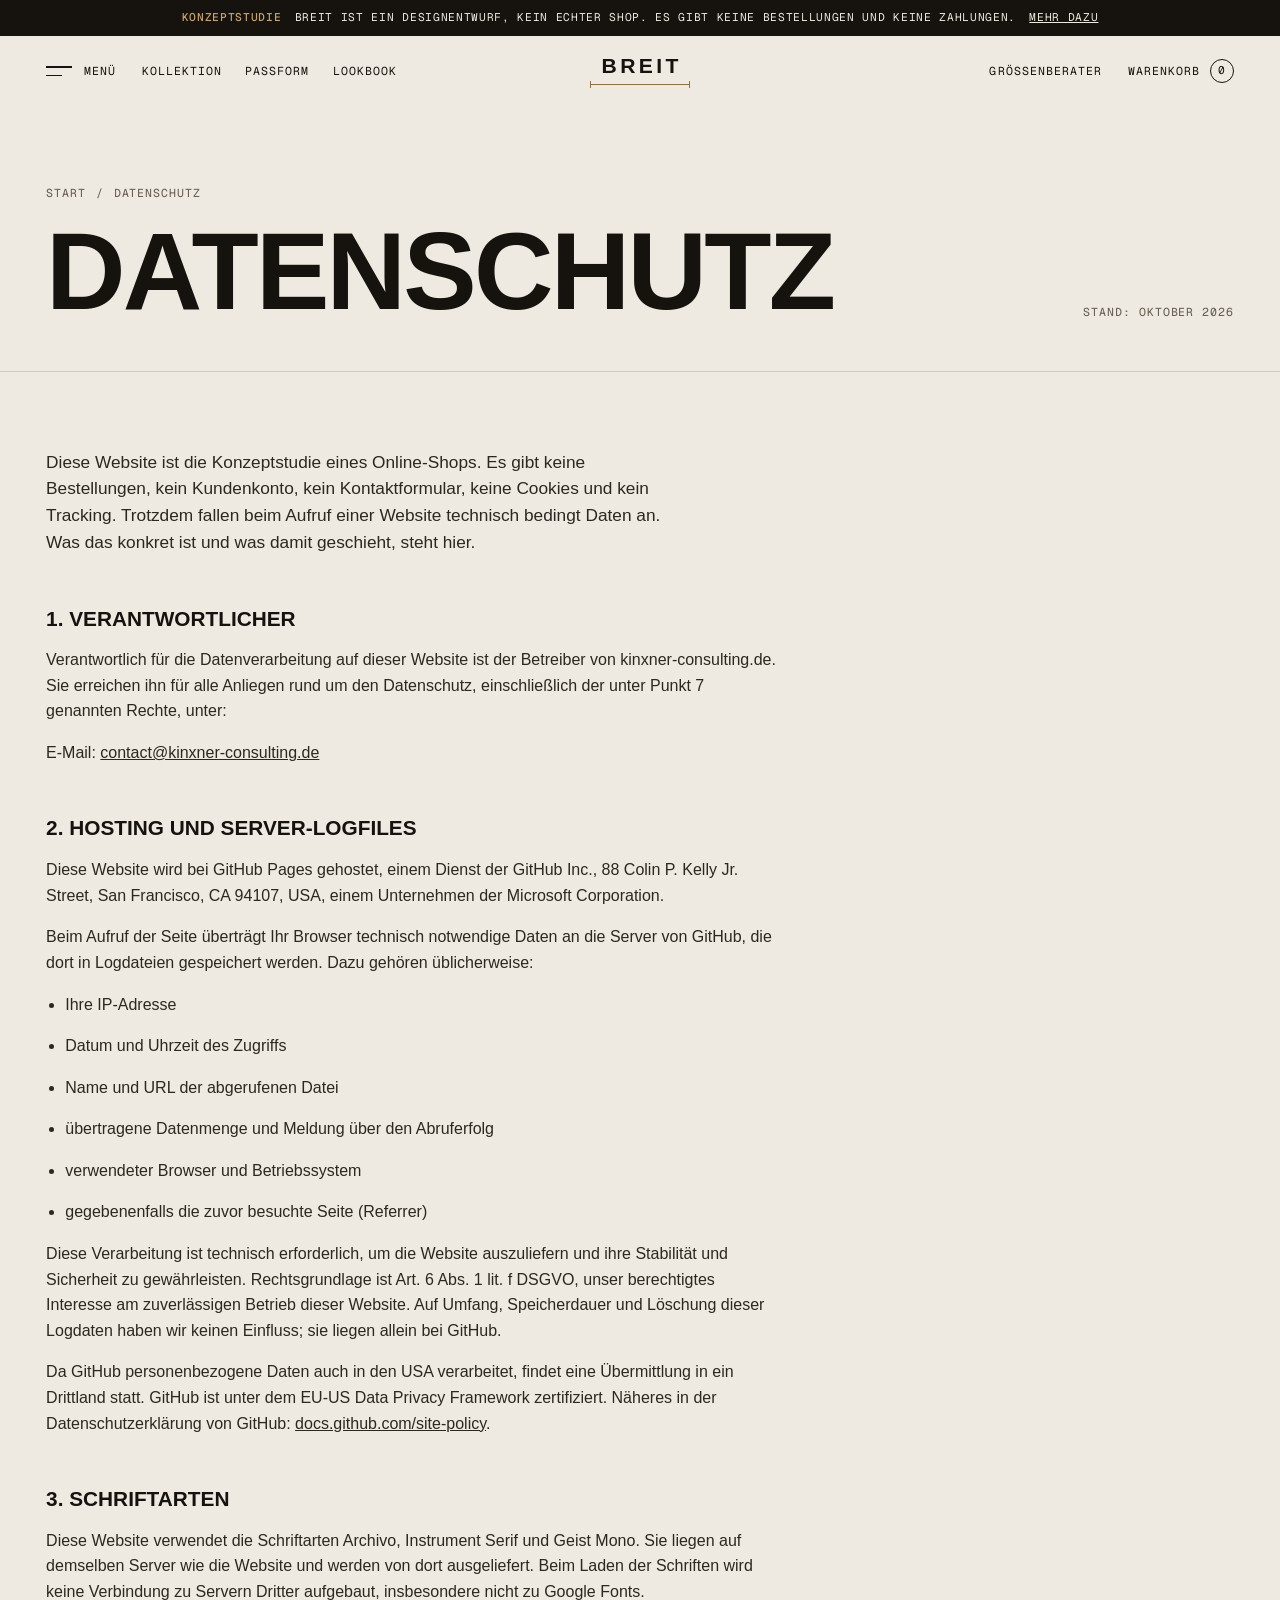
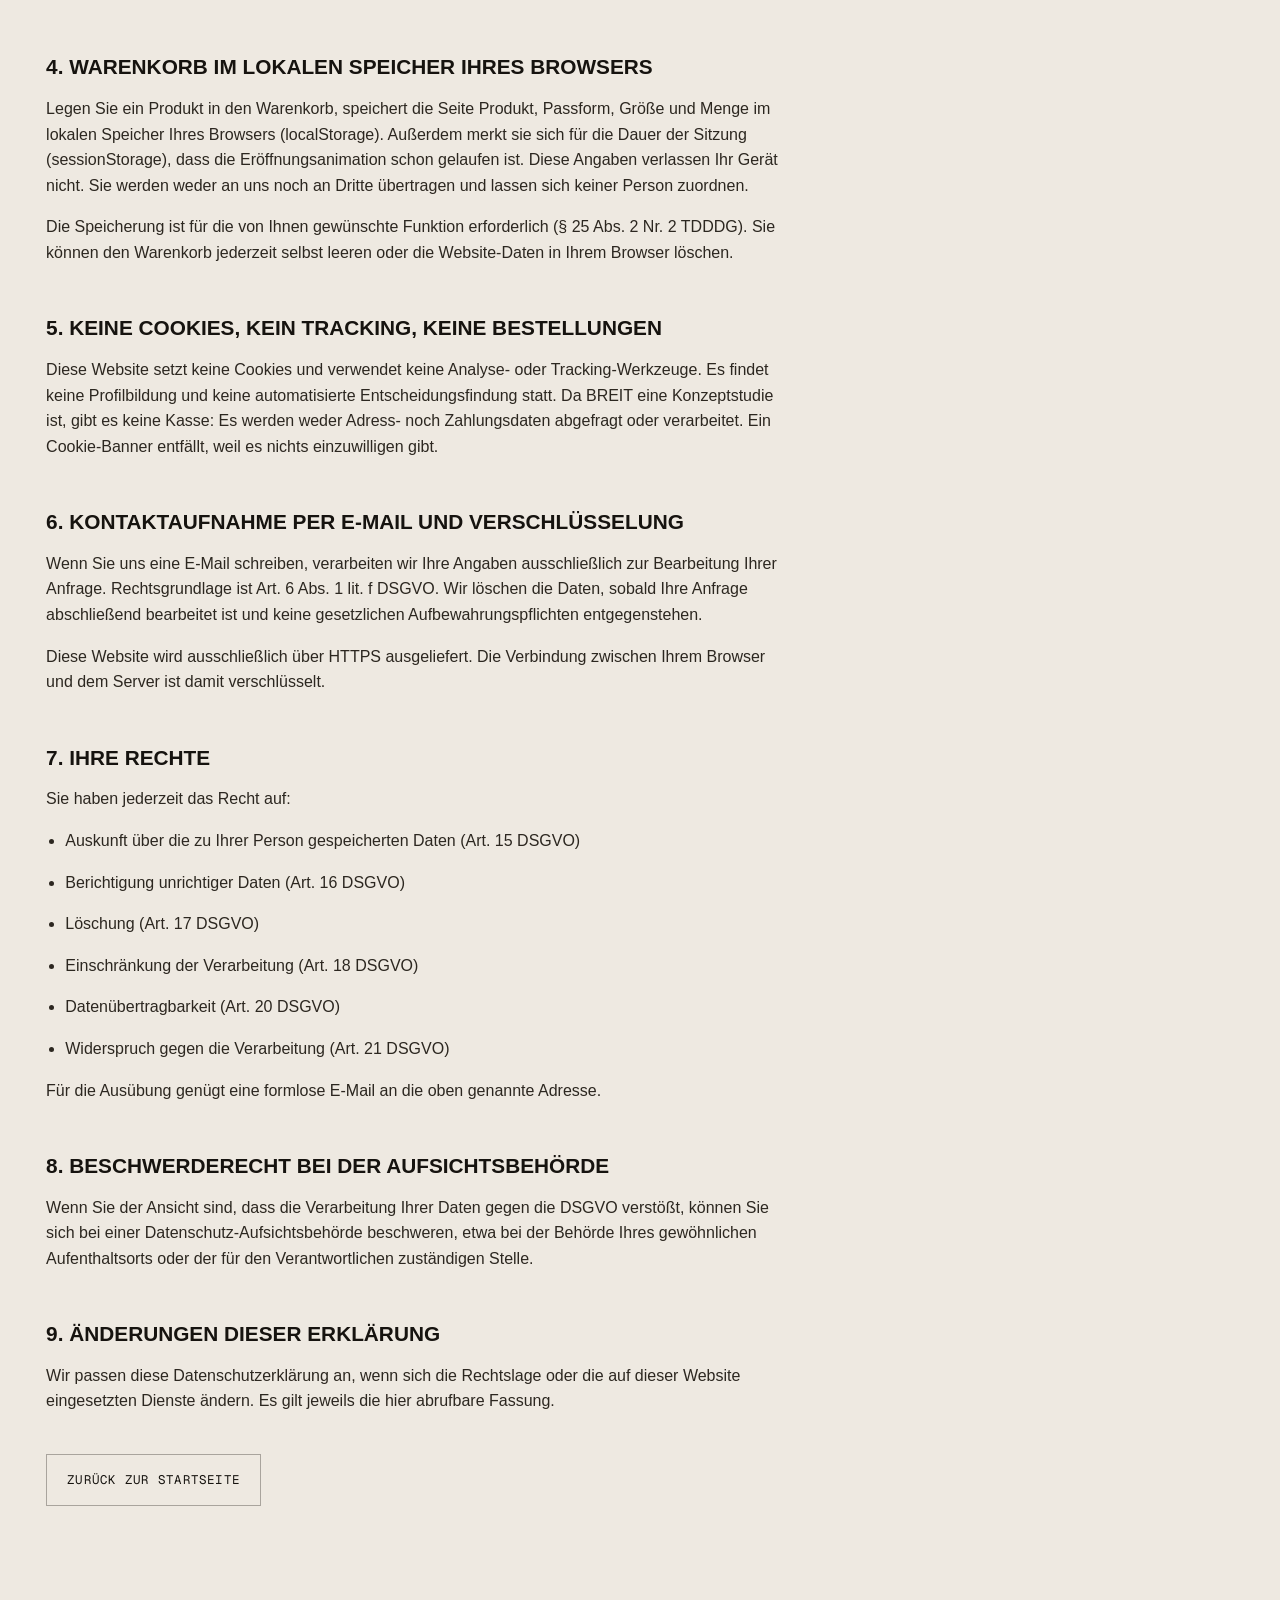
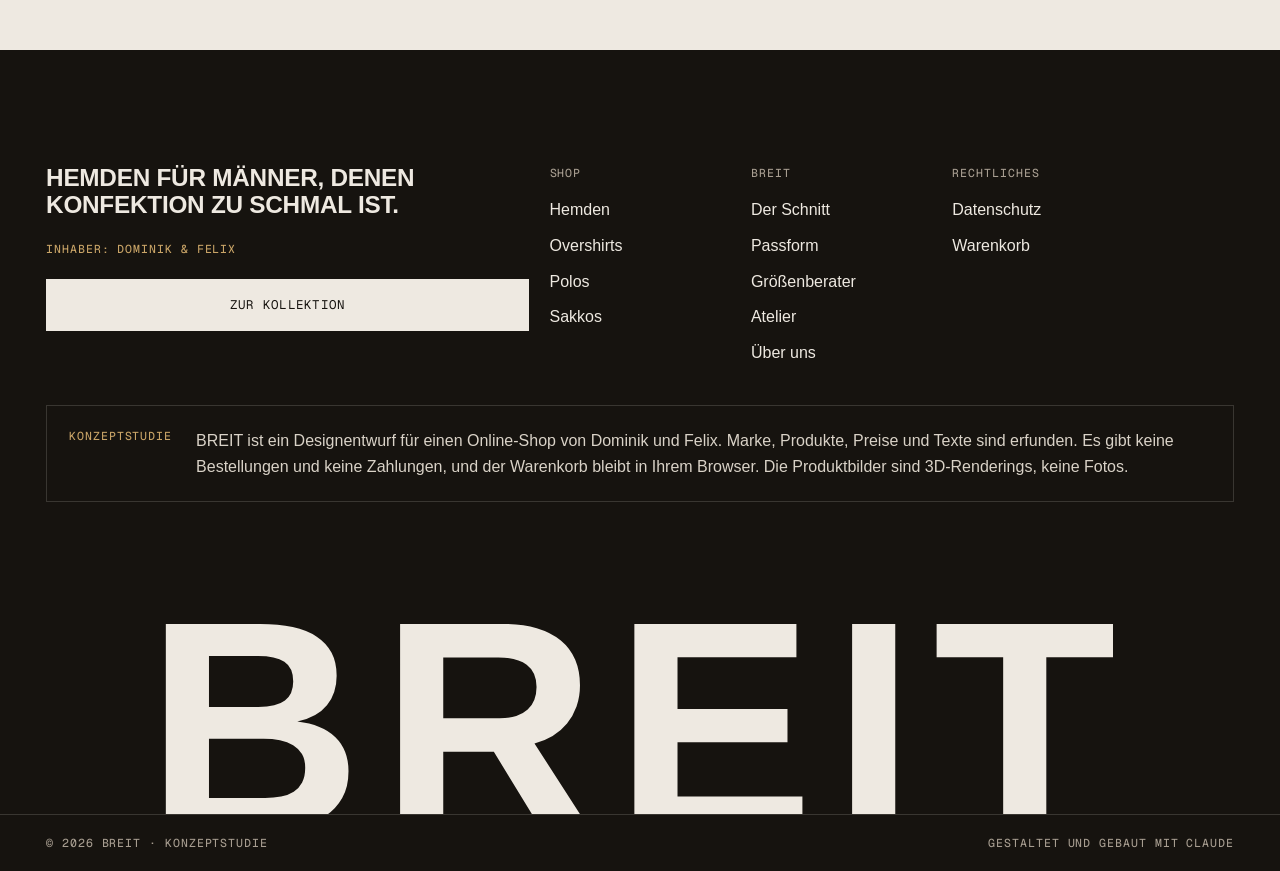
==== commit 688b16ce: "BREIT: Inhaber Dominik und Felix ergänzen (Über uns, Footer) Co-Authored-By: Claude Opus 5.5 <norepl" ====
--- a/datenschutz.html
+++ b/datenschutz.html
@@ -138,6 +138,7 @@
       <div class="footer-top">
         <div class="footer-claim">
           <p class="h3">Hemden für Männer, denen Konfektion zu schmal ist.</p>
+          <p class="footer-owners label">Inhaber: Dominik &amp; Felix</p>
           <a class="btn btn--light" href="kollektion.html">Zur Kollektion</a>
         </div>
         <div class="footer-col">
@@ -153,6 +154,7 @@
           <a href="index.html#passform">Passform</a>
           <a href="index.html#groesse">Größenberater</a>
           <a href="index.html#atelier">Atelier</a>
+          <a href="index.html#ueber-uns">Über uns</a>
         </div>
         <div class="footer-col">
           <p class="label">Rechtliches</p>
@@ -161,7 +163,7 @@
         </div>
         <div class="footer-concept">
           <p class="label">Konzeptstudie</p>
-          <p>BREIT ist ein Designentwurf für einen Online-Shop. Marke, Produkte, Preise und Texte sind erfunden. Es gibt keine Bestellungen und keine Zahlungen, und der Warenkorb bleibt in Ihrem Browser. Die Produktbilder sind 3D-Renderings, keine Fotos.</p>
+          <p>BREIT ist ein Designentwurf für einen Online-Shop von Dominik und Felix. Marke, Produkte, Preise und Texte sind erfunden. Es gibt keine Bestellungen und keine Zahlungen, und der Warenkorb bleibt in Ihrem Browser. Die Produktbilder sind 3D-Renderings, keine Fotos.</p>
         </div>
       </div>
     </div>
--- a/assets/css/breit.css
+++ b/assets/css/breit.css
@@ -637,6 +637,7 @@
 .footer-top { display: grid; grid-template-columns: repeat(12, minmax(0, 1fr)); column-gap: clamp(12px, 1.6vw, 28px); row-gap: 40px; }
 .footer-claim { grid-column: 1 / span 5; display: grid; gap: 22px; align-content: start; }
 .footer-claim .h3 { max-width: 16em; line-height: 1.1; }
+.footer-owners { color: var(--brass-lite); }
 .footer-col { grid-column: span 2; display: grid; gap: 10px; align-content: start; }
 .footer-col .label { color: var(--mute-on-ink); margin-bottom: 6px; }
 .footer-col a { text-decoration: none; color: var(--bone); width: fit-content; }
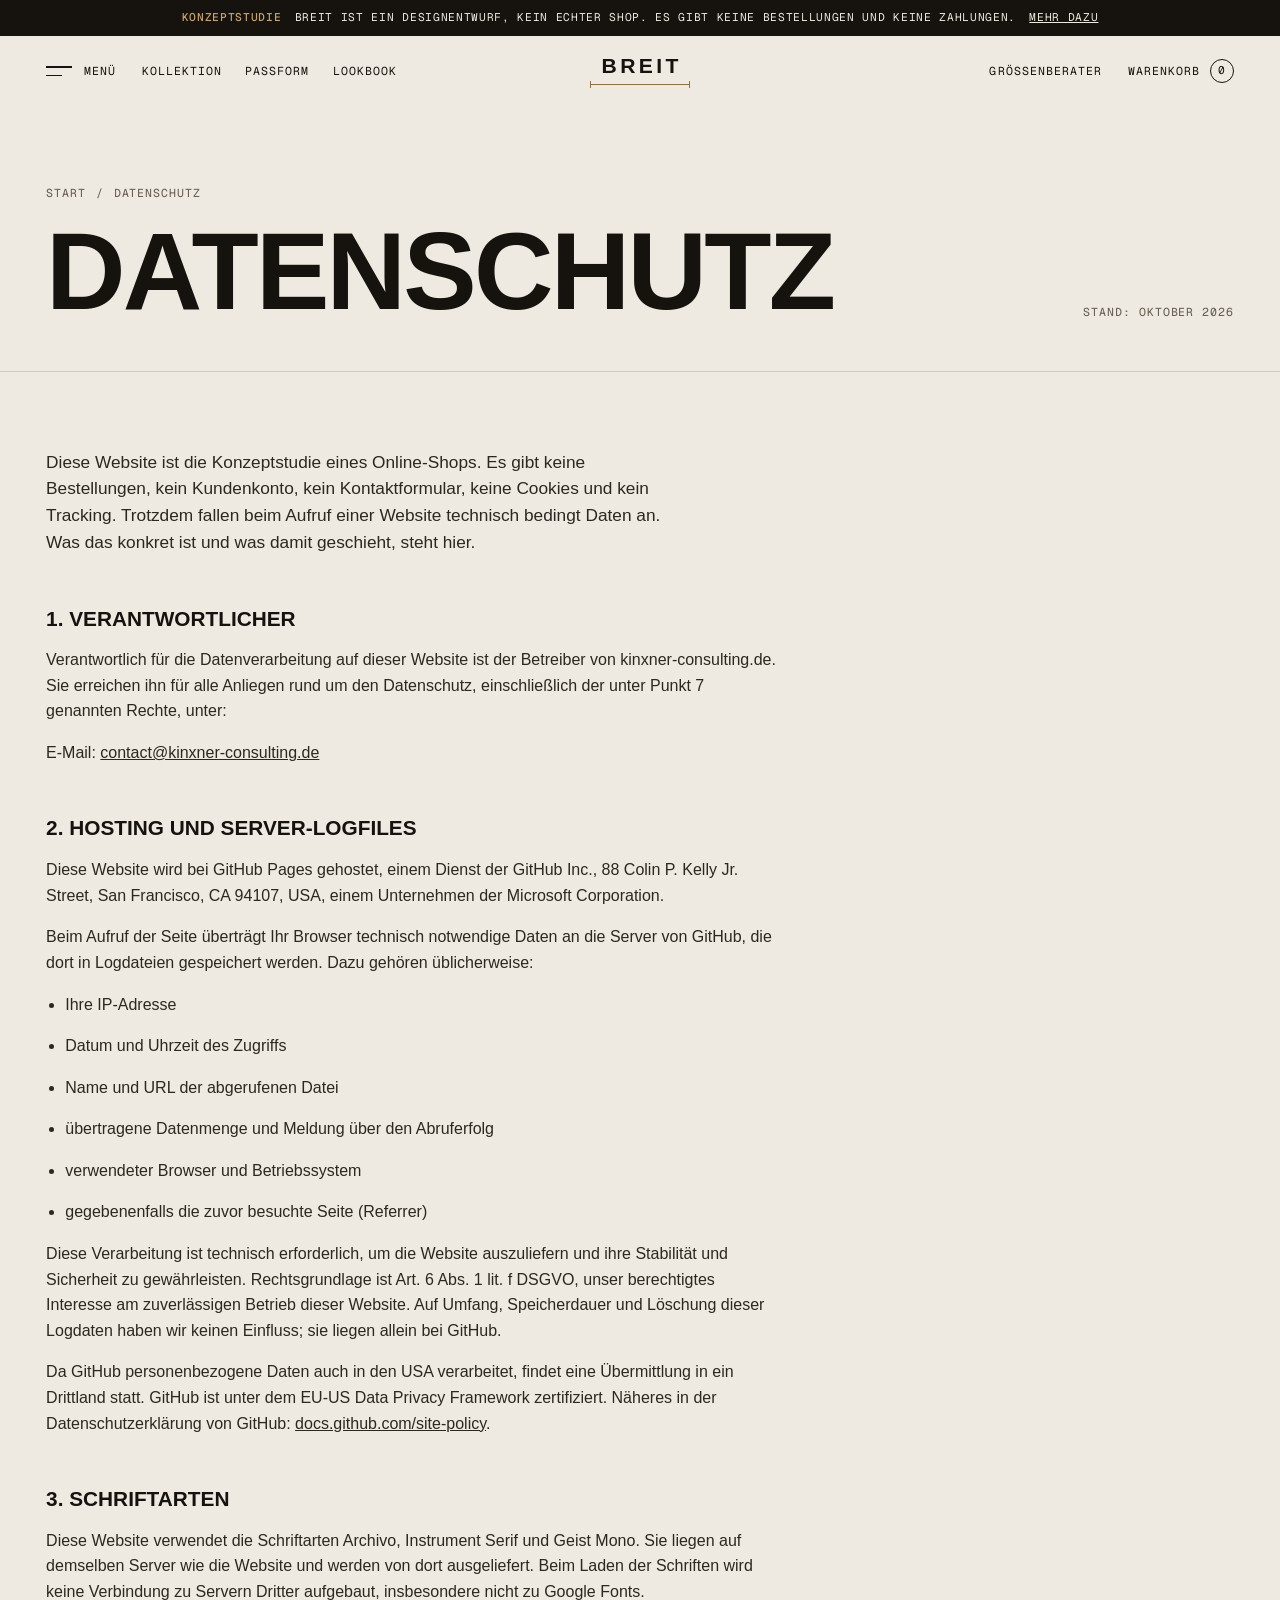
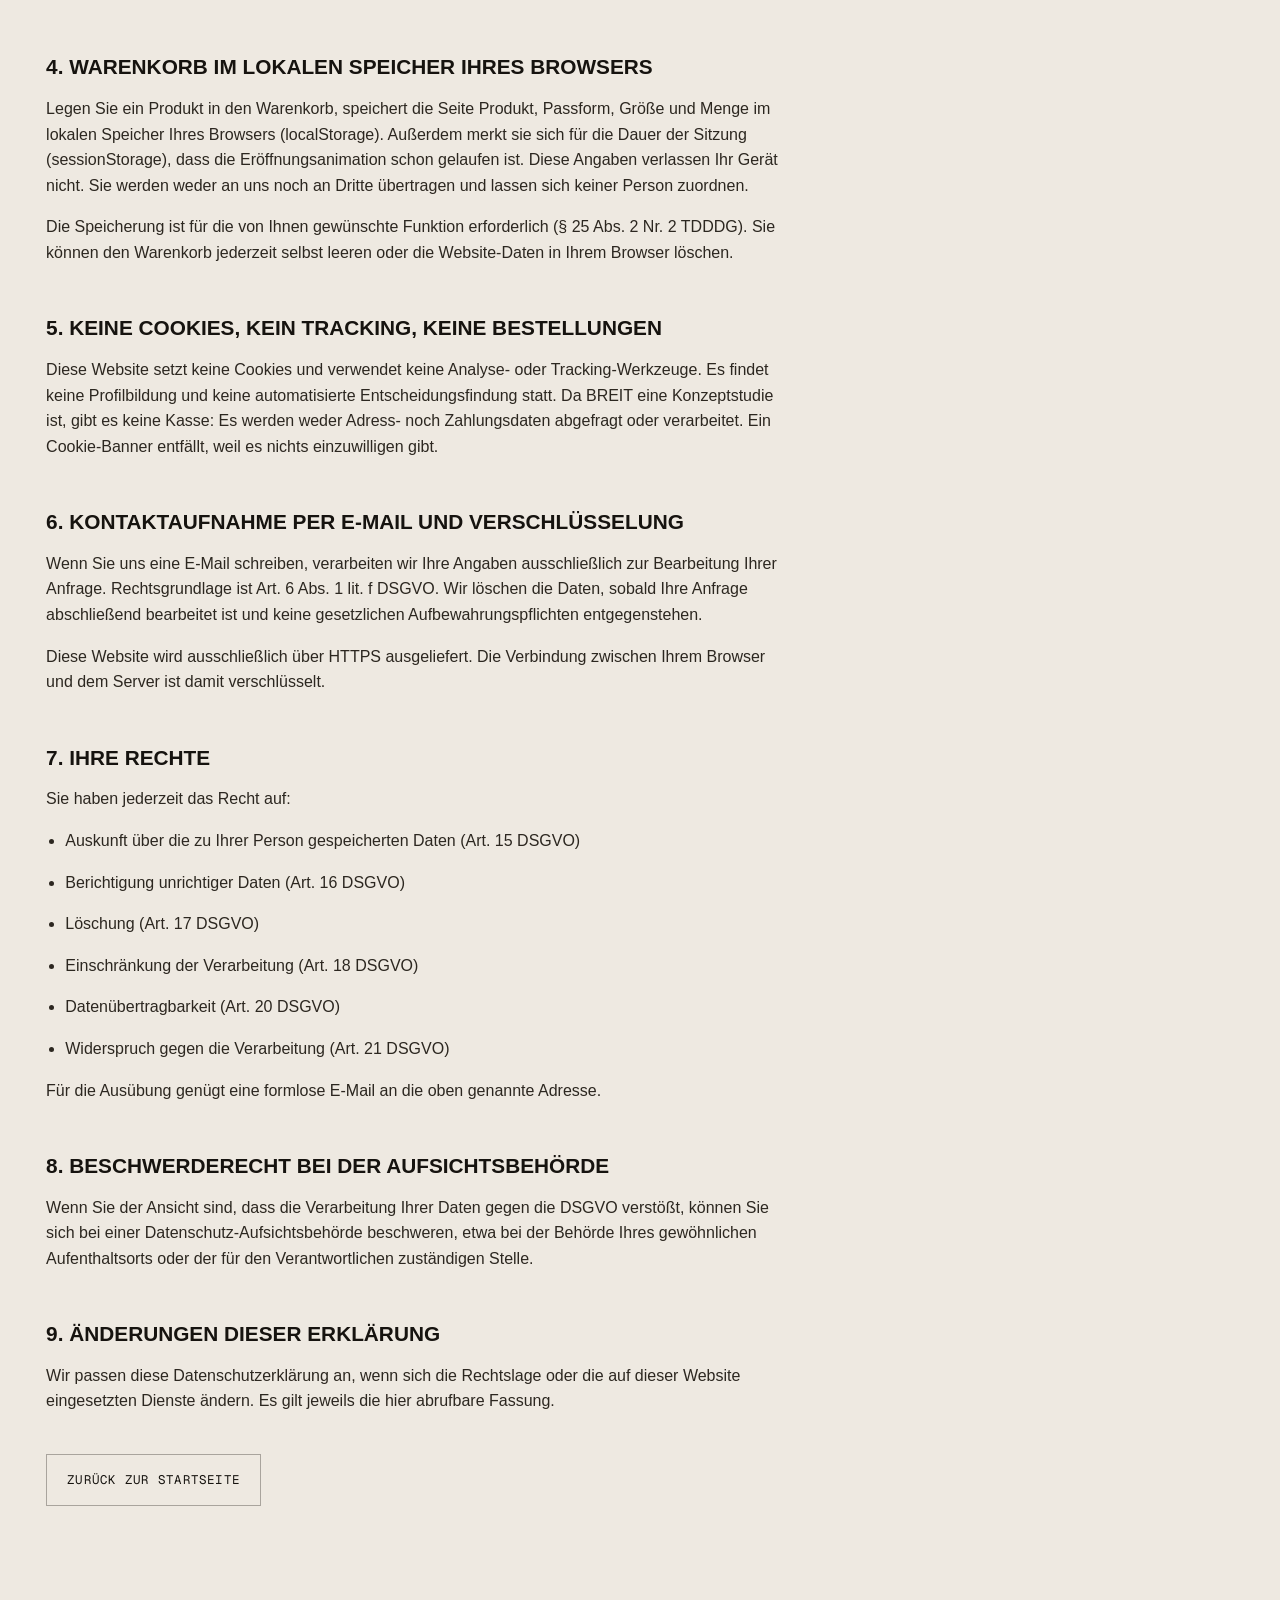
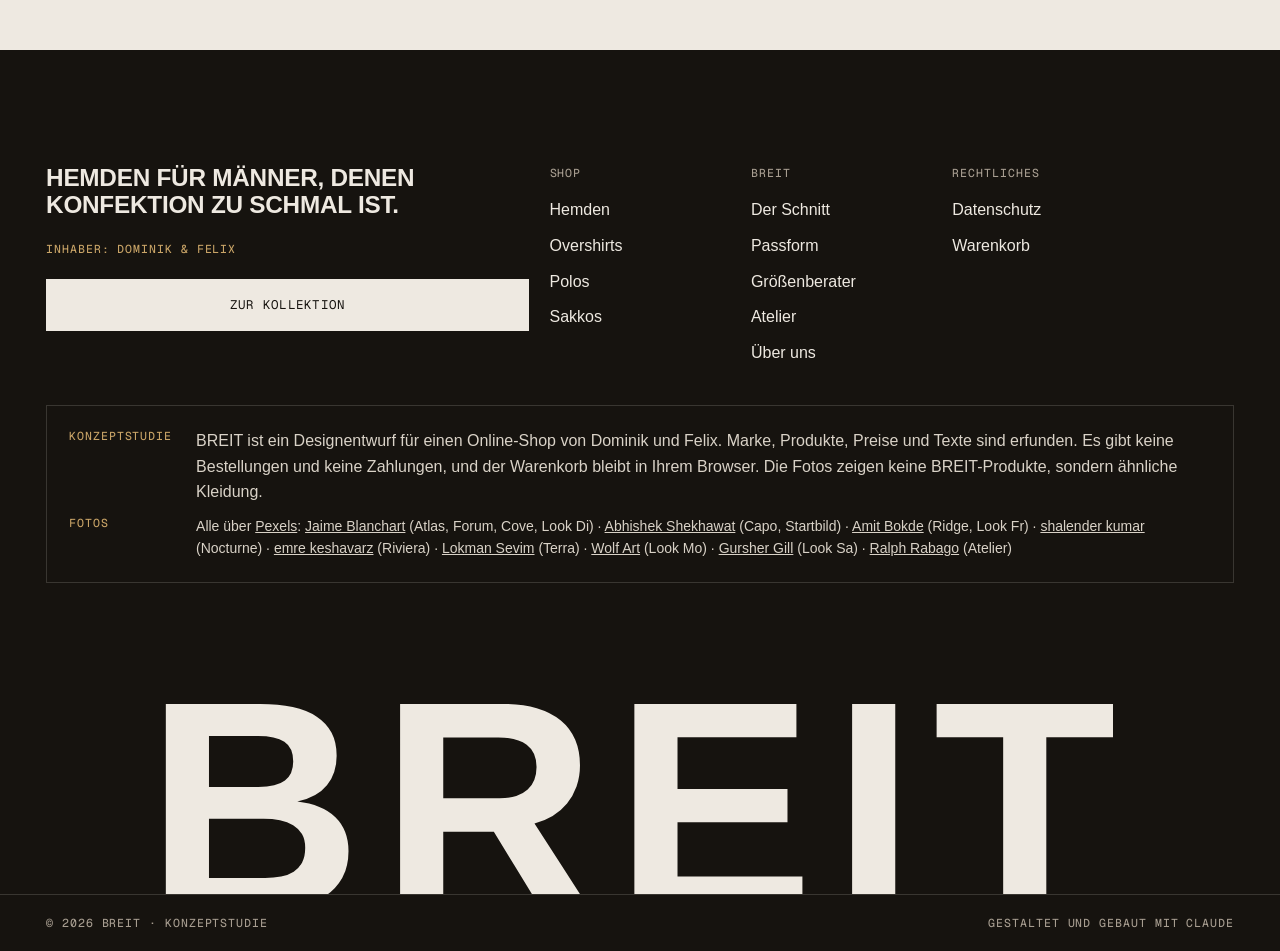
==== commit 44c047ca: "BREIT: Fotos statt 3D-Renderings Produkt-, Hero-, Lookbook- und Atelierbilder sind jetzt lizenzfreie" ====
--- a/datenschutz.html
+++ b/datenschutz.html
@@ -16,7 +16,7 @@
   <meta property="og:image" content="https://kinxner-consulting.de/assets/img/og-image.png" />
   <meta property="og:image:width" content="1200" />
   <meta property="og:image:height" content="630" />
-  <meta property="og:image:alt" content="BREIT – Wortmarke mit Maßlinie und ein Hemd für breite Schultern" />
+  <meta property="og:image:alt" content="BREIT – Wortmarke mit Maßlinie und ein breit gebauter Mann im Sakko über weißem Hemd" />
   <meta name="twitter:card" content="summary_large_image" />
   <link rel="preload" href="assets/fonts/archivo-latin-var.woff2" as="font" type="font/woff2" crossorigin />
   <link rel="stylesheet" href="assets/css/breit.css" />
@@ -163,7 +163,9 @@
         </div>
         <div class="footer-concept">
           <p class="label">Konzeptstudie</p>
-          <p>BREIT ist ein Designentwurf für einen Online-Shop von Dominik und Felix. Marke, Produkte, Preise und Texte sind erfunden. Es gibt keine Bestellungen und keine Zahlungen, und der Warenkorb bleibt in Ihrem Browser. Die Produktbilder sind 3D-Renderings, keine Fotos.</p>
+          <p>BREIT ist ein Designentwurf für einen Online-Shop von Dominik und Felix. Marke, Produkte, Preise und Texte sind erfunden. Es gibt keine Bestellungen und keine Zahlungen, und der Warenkorb bleibt in Ihrem Browser. Die Fotos zeigen keine BREIT-Produkte, sondern ähnliche Kleidung.</p>
+          <p class="label">Fotos</p>
+          <p class="footer-credits">Alle über <a href="https://www.pexels.com/" rel="noopener">Pexels</a>: <a href="https://www.pexels.com/@blanxybuilding/" rel="noopener">Jaime Blanchart</a> (Atlas, Forum, Cove, Look Di) · <a href="https://www.pexels.com/@absoluteabhi/" rel="noopener">Abhishek Shekhawat</a> (Capo, Startbild) · <a href="https://www.pexels.com/@amit/" rel="noopener">Amit Bokde</a> (Ridge, Look Fr) · <a href="https://www.pexels.com/@shalenderkumar/" rel="noopener">shalender kumar</a> (Nocturne) · <a href="https://www.pexels.com/@emrekeshavarz/" rel="noopener">emre keshavarz</a> (Riviera) · <a href="https://www.pexels.com/@lokmansevim/" rel="noopener">Lokman Sevim</a> (Terra) · <a href="https://www.pexels.com/@wolfart/" rel="noopener">Wolf Art</a> (Look Mo) · <a href="https://www.pexels.com/@gursher-gill-63702010/" rel="noopener">Gursher Gill</a> (Look Sa) · <a href="https://www.pexels.com/@ralph-rabago/" rel="noopener">Ralph Rabago</a> (Atelier)</p>
         </div>
       </div>
     </div>
--- a/assets/css/breit.css
+++ b/assets/css/breit.css
@@ -406,12 +406,15 @@
 .hero__actions { display: flex; gap: 12px; flex-wrap: wrap; }
 .hero__figure { grid-column: 8 / span 5; position: relative; }
 .hero__img { position: relative; aspect-ratio: 4 / 5; overflow: hidden; background: #24201b; }
-.hero__img img { width: 100%; height: 100%; object-fit: cover; transform: scale(1.06); transition: transform 1.6s var(--ease); }
-.is-ready .hero__img img { transform: scale(1); }
+/* Bild und Bemaßung skalieren gleich: 3 % Überstand je Kante, den die Parallaxe aufbraucht, ohne den Grund freizulegen */
+.hero__img img, .hero__dims { transform: scale(1.12); transition: transform 1.6s var(--ease); }
+.is-ready .hero__img img, .is-ready .hero__dims { transform: scale(1.06); }
+.hero__img img { width: 100%; height: 100%; object-fit: cover; }
 .hero__dims { position: absolute; inset: 0; width: 100%; height: 100%; pointer-events: none; color: var(--brass-lite); overflow: visible; }
 .hero__dims text { font-family: var(--f-mono); font-size: 11px; letter-spacing: 0.06em; fill: var(--bone); text-transform: uppercase; }
 .hero__dims .dim { stroke: currentColor; stroke-width: 1; fill: none; vector-effect: non-scaling-stroke; }
-.hero__dims .dim-draw { stroke-dasharray: 1; stroke-dashoffset: 1; transition: stroke-dashoffset 1.4s var(--ease) 0.6s; }
+/* ohne non-scaling-stroke: sonst rechnet Chromium das Strichmuster in Bildschirmpixeln und kürzt die Linie, sobald das Bild größer als 400 px ist */
+.hero__dims .dim-draw { vector-effect: none; stroke-dasharray: 1; stroke-dashoffset: 1; transition: stroke-dashoffset 1.4s var(--ease) 0.6s; }
 .is-ready .hero__dims .dim-draw { stroke-dashoffset: 0; }
 .hero__dims .tag { opacity: 0; transition: opacity 0.8s var(--ease) 1.4s; }
 .is-ready .hero__dims .tag { opacity: 1; }
@@ -620,6 +623,14 @@
 .atelier__list .fig { grid-column: 2; display: flex; gap: 24px; flex-wrap: wrap; color: var(--mute); margin-top: 6px; }
 @media (max-width: 980px) { .atelier__img, .atelier__list { grid-column: 1 / -1; position: static; } .atelier__img { max-width: 520px; } }
 
+/* ---------- Über uns ---------- */
+.owners { display: grid; grid-template-columns: repeat(12, minmax(0, 1fr)); column-gap: clamp(12px, 1.6vw, 28px); row-gap: 40px; align-items: end; }
+.owners__img { grid-column: 1 / span 5; }
+.owners__img img { width: 100%; aspect-ratio: 4 / 5; object-fit: cover; background: #241f2a; }
+.owners__img figcaption { margin-top: 12px; }
+.owners__text { grid-column: 7 / span 6; display: grid; gap: 24px; align-content: end; }
+@media (max-width: 980px) { .owners__img, .owners__text { grid-column: 1 / -1; } .owners__img { max-width: 520px; } }
+
 /* ---------- Service ---------- */
 .service { display: grid; grid-template-columns: repeat(4, 1fr); border-top: 1px solid var(--ink); }
 .service > div { padding: 22px 22px 0 0; display: grid; gap: 8px; align-content: start; }
@@ -644,6 +655,9 @@
 .footer-col a:hover { color: var(--brass-lite); }
 .footer-concept { grid-column: 1 / -1; border: 1px solid var(--line-on-ink); padding: 22px; display: grid; grid-template-columns: auto 1fr; gap: 10px 24px; color: #d9d2c7; }
 .footer-concept .label { color: var(--brass-lite); }
+.footer-credits { font-size: 0.875em; }
+.footer-credits a { color: inherit; }
+.footer-credits a:hover { color: var(--brass-lite); }
 .footer-mark {
   display: block; width: 100%; margin-top: clamp(48px, 7vw, 96px);
   font-stretch: 125%; font-weight: 820; text-transform: uppercase; letter-spacing: 0.06em;
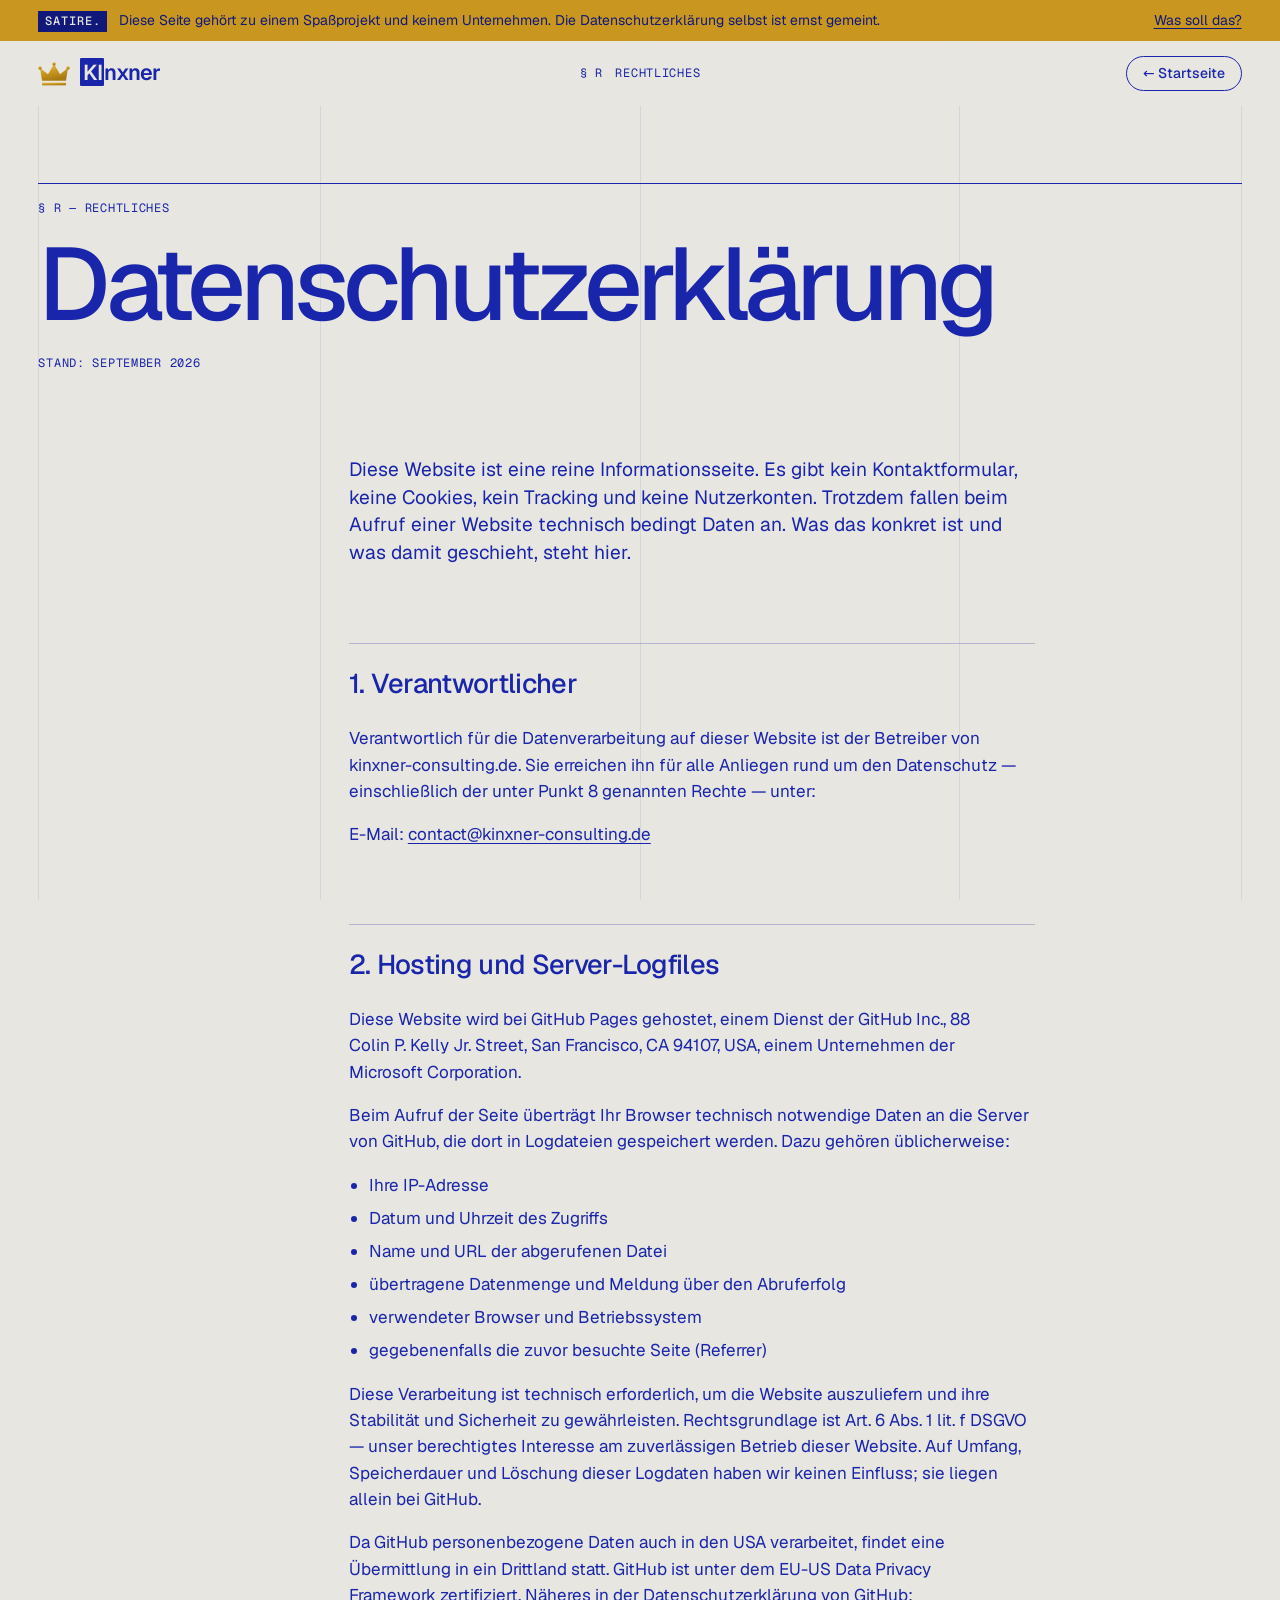
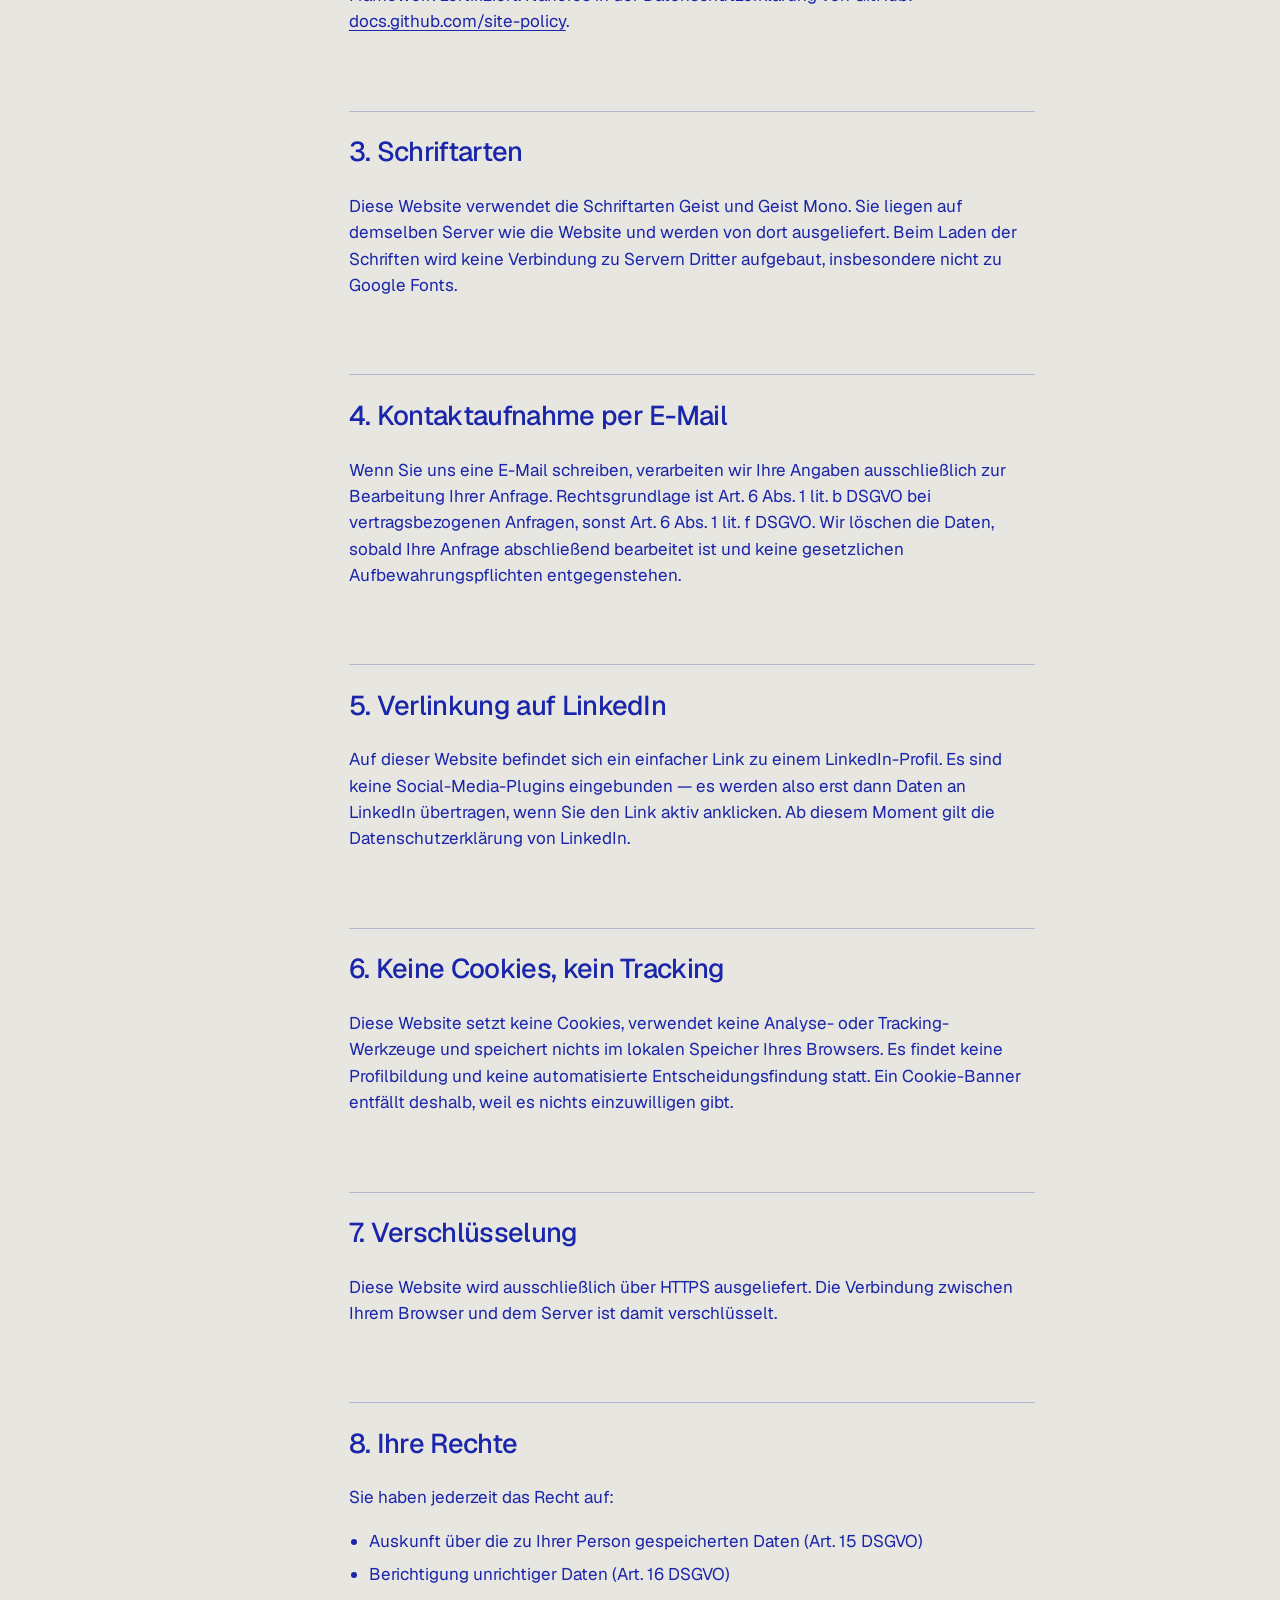
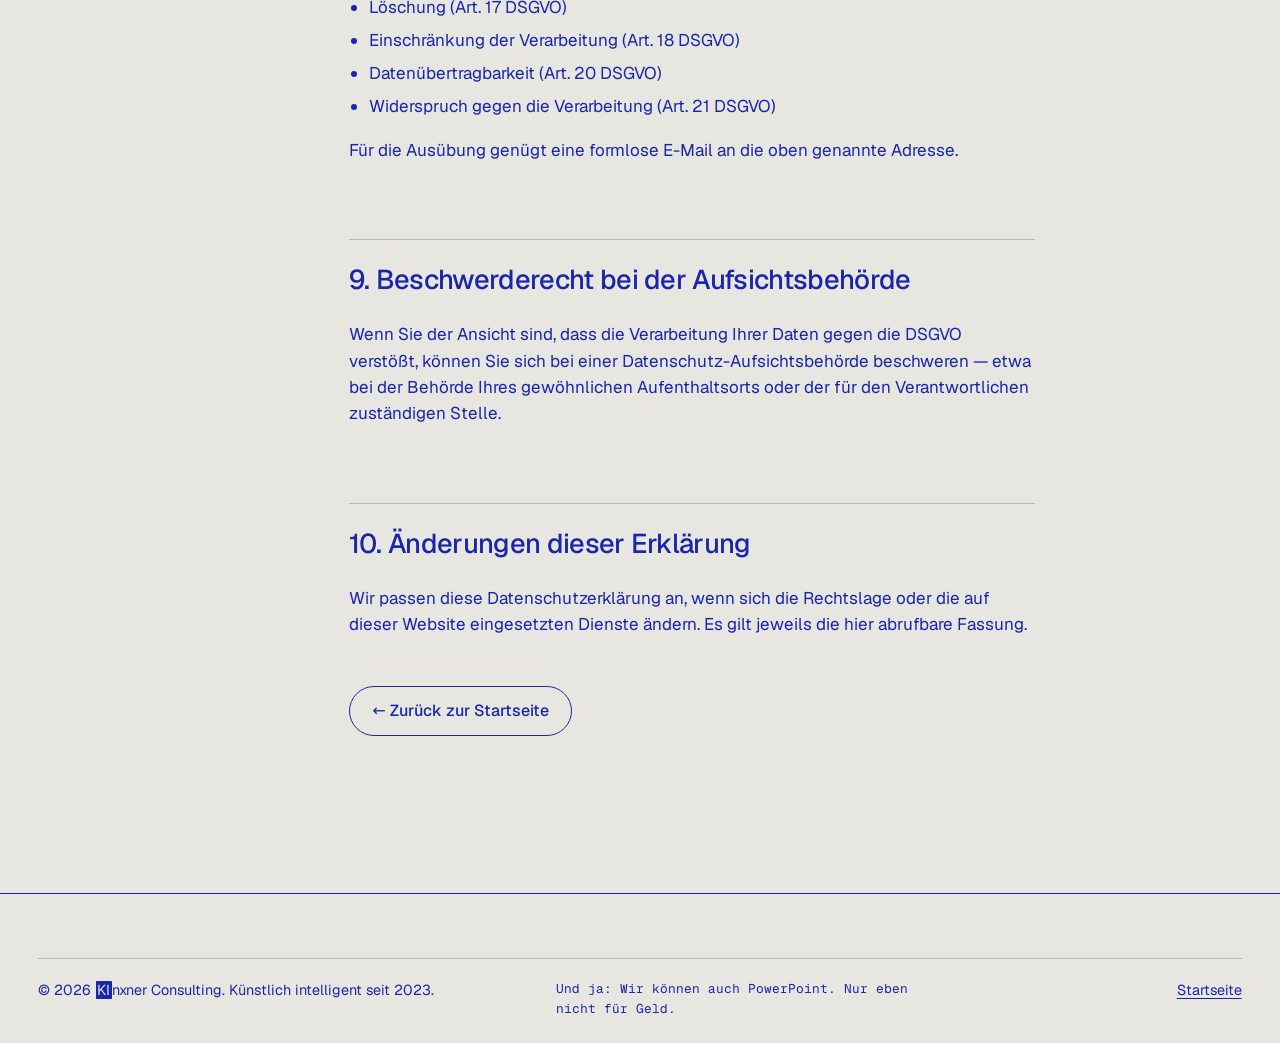
==== commit 58adb7f8: "KInxner-Consulting-Seite wiederherstellen (Stand fc2ded8) BREIT ist nach felix313/breit-fashion umge" ====
--- a/datenschutz.html
+++ b/datenschutz.html
@@ -3,176 +3,218 @@
 <head>
   <meta charset="UTF-8" />
   <meta name="viewport" content="width=device-width,initial-scale=1" />
-  <title>Datenschutzerklärung — BREIT</title>
-  <meta name="description" content="Datenschutzerklärung dieser Website: welche Daten beim Besuch verarbeitet werden und welche Rechte Sie haben." />
+  <title>Datenschutzerklärung — KInxner Consulting</title>
+  <meta name="description" content="Datenschutzerklärung von KInxner Consulting: welche Daten beim Besuch dieser Website verarbeitet werden und welche Rechte Sie haben." />
   <link rel="canonical" href="https://kinxner-consulting.de/datenschutz.html" />
+  <meta name="robots" content="index,follow" />
   <meta name="color-scheme" content="light" />
-  <meta name="theme-color" content="#EEE9E1" />
-  <meta property="og:site_name" content="BREIT" />
-  <meta property="og:url" content="https://kinxner-consulting.de/datenschutz.html" />
-  <meta property="og:title" content="Datenschutzerklärung — BREIT" />
-  <meta property="og:description" content="Konzeptstudie eines Shops für breit gebaute Männer: Hemden und Business-Casual, geschnitten für Kreuz und Oberarm." />
-  <meta property="og:type" content="website" />
-  <meta property="og:image" content="https://kinxner-consulting.de/assets/img/og-image.png" />
-  <meta property="og:image:width" content="1200" />
-  <meta property="og:image:height" content="630" />
-  <meta property="og:image:alt" content="BREIT – Wortmarke mit Maßlinie und ein breit gebauter Mann im Sakko über weißem Hemd" />
-  <meta name="twitter:card" content="summary_large_image" />
-  <link rel="preload" href="assets/fonts/archivo-latin-var.woff2" as="font" type="font/woff2" crossorigin />
-  <link rel="stylesheet" href="assets/css/breit.css" />
+  <meta name="theme-color" content="#E8E6E0" />
+  <link rel="preload" href="assets/fonts/geist-latin.woff2" as="font" type="font/woff2" crossorigin />
+  <link rel="stylesheet" href="assets/css/style.css" />
   <link rel="icon" href="favicon.svg" type="image/svg+xml" />
   <link rel="icon" type="image/png" sizes="32x32" href="assets/img/favicon-32.png" />
   <link rel="apple-touch-icon" href="assets/img/apple-touch-icon.png" />
-  <script>document.documentElement.classList.add('js');</script>
-  <script type="module" src="assets/js/app.js"></script>
+
+  <style>
+    /* Nur für die Rechtstexte. */
+    .legal { padding-block: clamp(2rem, 6vw, 5rem) var(--section); }
+    .legal__inner { display: grid; grid-template-columns: repeat(12, 1fr); gap: 0 var(--gutter); }
+    .legal__head { grid-column: 1 / -1; border-top: 1px solid var(--blue); padding-top: 1rem; margin-bottom: clamp(2rem, 5vw, 4rem); }
+    .legal__head h1 { font-size: clamp(2.6rem, 8vw, 7rem); letter-spacing: -0.055em; line-height: 0.92; margin-bottom: 1.5rem; }
+    .legal__body { grid-column: 4 / span 7; max-width: 68ch; }
+    .legal h2 {
+      font-size: clamp(1.3rem, 2.2vw, 1.7rem);
+      letter-spacing: -0.025em;
+      margin: 2.8em 0 1em;
+      max-width: none;
+      padding-top: 1em;
+      border-top: 1px solid var(--line);
+    }
+    .legal__body > p:first-child { font-size: 1.2rem; line-height: 1.45; }
+    .legal address { font-style: normal; margin-bottom: 1em; }
+    .legal ul { padding-left: 1.2em; margin: 0 0 1em; }
+    .legal li { margin-bottom: 0.4em; }
+    .legal a { word-break: break-word; }
+    .legal__back { margin-top: 3rem; }
+    @media (max-width: 880px) { .legal__body { grid-column: 1 / -1; } }
+  </style>
 </head>
-<body data-page="legal">
+<body>
   <a class="skip-link" href="#main">Zum Inhalt springen</a>
 
-  <aside class="concept-bar" aria-label="Hinweis zur Konzeptstudie">
+  <aside class="satire-bar" aria-label="Satire-Hinweis">
     <p class="wrap">
-      <strong>Konzeptstudie</strong>
-      <span>BREIT ist ein Designentwurf, kein echter Shop. Es gibt keine Bestellungen und keine Zahlungen.</span>
-      <a href="#konzept">Mehr dazu</a>
+      <strong>Satire.</strong>
+      <span>Diese Seite gehört zu einem Spaßprojekt und keinem Unternehmen. Die Datenschutzerklärung selbst ist ernst gemeint.</span>
+      <a href="index.html#was-soll-das">Was soll das?</a>
     </p>
   </aside>
 
-    <header class="site-header" id="siteHeader">
+  <header class="site-header">
     <div class="wrap header-inner">
-      <div class="header-left">
-        <button class="menu-btn" id="menuBtn" aria-controls="menu" aria-expanded="false">
-          <span class="menu-btn__icon" aria-hidden="true"></span><span>Menü</span>
-        </button>
-        <nav class="nav-links" aria-label="Schnellnavigation">
-          <a href="kollektion.html">Kollektion</a>
-          <a href="index.html#passform">Passform</a>
-          <a href="index.html#lookbook">Lookbook</a>
-        </nav>
-      </div>
-      <a href="index.html" class="brand" aria-label="BREIT – Startseite">
-        <span class="brand__word">Breit</span>
-        <svg class="brand__rule" viewBox="0 0 100 7" preserveAspectRatio="none" aria-hidden="true"><path d="M0.5 0v7M99.5 0v7M0.5 3.5h99" stroke="currentColor" fill="none" stroke-width="1" vector-effect="non-scaling-stroke"/></svg>
+      <a href="index.html" class="brand" aria-label="KInxner Consulting – Startseite">
+        <svg class="crown brand__crown" viewBox="0 0 48 40" aria-hidden="true" focusable="false">
+          <defs>
+      <linearGradient id="crown-gold" x1="0" y1="0" x2="0.35" y2="1">
+        <stop offset="0" stop-color="#EDC25C" />
+        <stop offset="0.55" stop-color="#C9971F" />
+        <stop offset="1" stop-color="#A87A12" />
+      </linearGradient>
+          </defs>
+          <path d="M6 31 3 12l12 9.5L24 6l9 15.5L45 12l-3 19Z" />
+          <circle cx="3" cy="12" r="2.6" />
+          <circle cx="45" cy="12" r="2.6" />
+          <circle class="crown__jewel" cx="24" cy="6" r="2.6" />
+          <rect x="6" y="34" width="36" height="4" />
+        </svg>
+        <span class="brand__word"><span class="ki">KI</span>nxner</span>
       </a>
-      <div class="header-right">
-        <a class="header-link header-link--wide" href="index.html#groesse">Größenberater</a>
-        <button class="cart-btn" id="cartBtn" aria-controls="drawer" aria-expanded="false">
-          <span class="cart-btn__label">Warenkorb</span>
-          <span class="cart-btn__count" data-cart-count>0</span>
-          <span class="sr-only">Artikel</span>
-        </button>
+      <p class="header-index" aria-hidden="true"><span>§ R</span> Rechtliches</p>
+      <div class="header-actions">
+        <a href="index.html" class="pill">← Startseite</a>
       </div>
     </div>
   </header>
 
-  <main id="main">
-    <section class="page-head">
-      <div class="wrap">
-        <nav class="crumbs label" aria-label="Brotkrumen"><a href="index.html">Start</a><span aria-hidden="true">/</span><span aria-current="page">Datenschutz</span></nav>
-        <div class="page-head__row">
-          <h1 class="display">Daten&shy;schutz</h1>
-          <p class="label muted">Stand: Oktober 2026</p>
-        </div>
-      </div>
-    </section>
+  <main id="main" class="legal">
+    <div class="wrap legal__inner">
+      <div class="legal__head">
+        <p class="label">§ R — Rechtliches</p>
+        <h1>Datenschutz&shy;erklärung</h1>
+        <p class="label">Stand: September 2026</p>
+      </div>
+      <div class="legal__body">
+
+      <p>
+        Diese Website ist eine reine Informationsseite. Es gibt kein Kontaktformular,
+        keine Cookies, kein Tracking und keine Nutzerkonten. Trotzdem fallen beim
+        Aufruf einer Website technisch bedingt Daten an. Was das konkret ist und was
+        damit geschieht, steht hier.
+      </p>
+
+      <h2>1. Verantwortlicher</h2>
+      <p>
+        Verantwortlich für die Datenverarbeitung auf dieser Website ist der Betreiber
+        von kinxner-consulting.de. Sie erreichen ihn für alle Anliegen rund um den
+        Datenschutz — einschließlich der unter Punkt 8 genannten Rechte — unter:
+      </p>
+      <address>
+        E-Mail: <a href="mailto:contact@kinxner-consulting.de">contact@kinxner-consulting.de</a>
+      </address>
+
+      <h2>2. Hosting und Server-Logfiles</h2>
+      <p>
+        Diese Website wird bei GitHub Pages gehostet, einem Dienst der GitHub Inc.,
+        88 Colin P. Kelly Jr. Street, San Francisco, CA 94107, USA, einem Unternehmen
+        der Microsoft Corporation.
+      </p>
+      <p>
+        Beim Aufruf der Seite überträgt Ihr Browser technisch notwendige Daten an die
+        Server von GitHub, die dort in Logdateien gespeichert werden. Dazu gehören
+        üblicherweise:
+      </p>
+      <ul>
+        <li>Ihre IP-Adresse</li>
+        <li>Datum und Uhrzeit des Zugriffs</li>
+        <li>Name und URL der abgerufenen Datei</li>
+        <li>übertragene Datenmenge und Meldung über den Abruferfolg</li>
+        <li>verwendeter Browser und Betriebssystem</li>
+        <li>gegebenenfalls die zuvor besuchte Seite (Referrer)</li>
+      </ul>
+      <p>
+        Diese Verarbeitung ist technisch erforderlich, um die Website auszuliefern und
+        ihre Stabilität und Sicherheit zu gewährleisten. Rechtsgrundlage ist Art. 6
+        Abs. 1 lit. f DSGVO — unser berechtigtes Interesse am zuverlässigen Betrieb
+        dieser Website. Auf Umfang, Speicherdauer und Löschung dieser Logdaten haben
+        wir keinen Einfluss; sie liegen allein bei GitHub.
+      </p>
+      <p>
+        Da GitHub personenbezogene Daten auch in den USA verarbeitet, findet eine
+        Übermittlung in ein Drittland statt. GitHub ist unter dem EU-US Data Privacy
+        Framework zertifiziert. Näheres in der Datenschutzerklärung von GitHub:
+        <a href="https://docs.github.com/site-policy/privacy-policies/github-general-privacy-statement" rel="noopener" target="_blank">docs.github.com/site-policy</a>.
+      </p>
+
+      <h2>3. Schriftarten</h2>
+      <p>
+        Diese Website verwendet die Schriftarten Geist und Geist Mono. Sie liegen
+        auf demselben Server wie die Website und werden von dort ausgeliefert. Beim
+        Laden der Schriften wird keine Verbindung zu Servern Dritter aufgebaut,
+        insbesondere nicht zu Google Fonts.
+      </p>
+
+      <h2>4. Kontaktaufnahme per E-Mail</h2>
+      <p>
+        Wenn Sie uns eine E-Mail schreiben, verarbeiten wir Ihre Angaben ausschließlich
+        zur Bearbeitung Ihrer Anfrage. Rechtsgrundlage ist Art. 6 Abs. 1 lit. b DSGVO
+        bei vertragsbezogenen Anfragen, sonst Art. 6 Abs. 1 lit. f DSGVO. Wir löschen
+        die Daten, sobald Ihre Anfrage abschließend bearbeitet ist und keine
+        gesetzlichen Aufbewahrungspflichten entgegenstehen.
+      </p>
+
+      <h2>5. Verlinkung auf LinkedIn</h2>
+      <p>
+        Auf dieser Website befindet sich ein einfacher Link zu einem LinkedIn-Profil.
+        Es sind keine Social-Media-Plugins eingebunden — es werden also erst dann Daten
+        an LinkedIn übertragen, wenn Sie den Link aktiv anklicken. Ab diesem Moment
+        gilt die Datenschutzerklärung von LinkedIn.
+      </p>
+
+      <h2>6. Keine Cookies, kein Tracking</h2>
+      <p>
+        Diese Website setzt keine Cookies, verwendet keine Analyse- oder
+        Tracking-Werkzeuge und speichert nichts im lokalen Speicher Ihres Browsers.
+        Es findet keine Profilbildung und keine automatisierte Entscheidungsfindung
+        statt. Ein Cookie-Banner entfällt deshalb, weil es nichts einzuwilligen gibt.
+      </p>
+
+      <h2>7. Verschlüsselung</h2>
+      <p>
+        Diese Website wird ausschließlich über HTTPS ausgeliefert. Die Verbindung
+        zwischen Ihrem Browser und dem Server ist damit verschlüsselt.
+      </p>
+
+      <h2>8. Ihre Rechte</h2>
+      <p>Sie haben jederzeit das Recht auf:</p>
+      <ul>
+        <li>Auskunft über die zu Ihrer Person gespeicherten Daten (Art. 15 DSGVO)</li>
+        <li>Berichtigung unrichtiger Daten (Art. 16 DSGVO)</li>
+        <li>Löschung (Art. 17 DSGVO)</li>
+        <li>Einschränkung der Verarbeitung (Art. 18 DSGVO)</li>
+        <li>Datenübertragbarkeit (Art. 20 DSGVO)</li>
+        <li>Widerspruch gegen die Verarbeitung (Art. 21 DSGVO)</li>
+      </ul>
+      <p>
+        Für die Ausübung genügt eine formlose E-Mail an die oben genannte Adresse.
+      </p>
+
+      <h2>9. Beschwerderecht bei der Aufsichtsbehörde</h2>
+      <p>
+        Wenn Sie der Ansicht sind, dass die Verarbeitung Ihrer Daten gegen die DSGVO
+        verstößt, können Sie sich bei einer Datenschutz-Aufsichtsbehörde beschweren —
+        etwa bei der Behörde Ihres gewöhnlichen Aufenthaltsorts oder der für den
+        Verantwortlichen zuständigen Stelle.
+      </p>
+
+      <h2>10. Änderungen dieser Erklärung</h2>
+      <p>
+        Wir passen diese Datenschutzerklärung an, wenn sich die Rechtslage oder die
+        auf dieser Website eingesetzten Dienste ändern. Es gilt jeweils die hier
+        abrufbare Fassung.
+      </p>
+
+      <p class="legal__back"><a href="index.html" class="btn btn--line">&larr; Zurück zur Startseite</a></p>
+      </div>
+    </div>
+  </main>
+
+  <footer class="site-footer">
     <div class="wrap">
-      <article class="prose">
-        <p class="lead">Diese Website ist die Konzeptstudie eines Online-Shops. Es gibt keine Bestellungen, kein Kundenkonto, kein Kontaktformular, keine Cookies und kein Tracking. Trotzdem fallen beim Aufruf einer Website technisch bedingt Daten an. Was das konkret ist und was damit geschieht, steht hier.</p>
-
-        <h2>1. Verantwortlicher</h2>
-        <p>Verantwortlich für die Datenverarbeitung auf dieser Website ist der Betreiber von kinxner-consulting.de. Sie erreichen ihn für alle Anliegen rund um den Datenschutz, einschließlich der unter Punkt 7 genannten Rechte, unter:</p>
-        <p>E-Mail: <a href="mailto:contact@kinxner-consulting.de">contact@kinxner-consulting.de</a></p>
-
-        <h2>2. Hosting und Server-Logfiles</h2>
-        <p>Diese Website wird bei GitHub Pages gehostet, einem Dienst der GitHub Inc., 88 Colin P. Kelly Jr. Street, San Francisco, CA 94107, USA, einem Unternehmen der Microsoft Corporation.</p>
-        <p>Beim Aufruf der Seite überträgt Ihr Browser technisch notwendige Daten an die Server von GitHub, die dort in Logdateien gespeichert werden. Dazu gehören üblicherweise:</p>
-        <ul>
-          <li>Ihre IP-Adresse</li>
-          <li>Datum und Uhrzeit des Zugriffs</li>
-          <li>Name und URL der abgerufenen Datei</li>
-          <li>übertragene Datenmenge und Meldung über den Abruferfolg</li>
-          <li>verwendeter Browser und Betriebssystem</li>
-          <li>gegebenenfalls die zuvor besuchte Seite (Referrer)</li>
-        </ul>
-        <p>Diese Verarbeitung ist technisch erforderlich, um die Website auszuliefern und ihre Stabilität und Sicherheit zu gewährleisten. Rechtsgrundlage ist Art. 6 Abs. 1 lit. f DSGVO, unser berechtigtes Interesse am zuverlässigen Betrieb dieser Website. Auf Umfang, Speicherdauer und Löschung dieser Logdaten haben wir keinen Einfluss; sie liegen allein bei GitHub.</p>
-        <p>Da GitHub personenbezogene Daten auch in den USA verarbeitet, findet eine Übermittlung in ein Drittland statt. GitHub ist unter dem EU-US Data Privacy Framework zertifiziert. Näheres in der Datenschutzerklärung von GitHub: <a href="https://docs.github.com/site-policy/privacy-policies/github-general-privacy-statement" rel="noopener" target="_blank">docs.github.com/site-policy</a>.</p>
-
-        <h2>3. Schriftarten</h2>
-        <p>Diese Website verwendet die Schriftarten Archivo, Instrument Serif und Geist Mono. Sie liegen auf demselben Server wie die Website und werden von dort ausgeliefert. Beim Laden der Schriften wird keine Verbindung zu Servern Dritter aufgebaut, insbesondere nicht zu Google Fonts.</p>
-
-        <h2>4. Warenkorb im lokalen Speicher Ihres Browsers</h2>
-        <p>Legen Sie ein Produkt in den Warenkorb, speichert die Seite Produkt, Passform, Größe und Menge im lokalen Speicher Ihres Browsers (localStorage). Außerdem merkt sie sich für die Dauer der Sitzung (sessionStorage), dass die Eröffnungsanimation schon gelaufen ist. Diese Angaben verlassen Ihr Gerät nicht. Sie werden weder an uns noch an Dritte übertragen und lassen sich keiner Person zuordnen.</p>
-        <p>Die Speicherung ist für die von Ihnen gewünschte Funktion erforderlich (§ 25 Abs. 2 Nr. 2 TDDDG). Sie können den Warenkorb jederzeit selbst leeren oder die Website-Daten in Ihrem Browser löschen.</p>
-
-        <h2>5. Keine Cookies, kein Tracking, keine Bestellungen</h2>
-        <p>Diese Website setzt keine Cookies und verwendet keine Analyse- oder Tracking-Werkzeuge. Es findet keine Profilbildung und keine automatisierte Entscheidungsfindung statt. Da BREIT eine Konzeptstudie ist, gibt es keine Kasse: Es werden weder Adress- noch Zahlungsdaten abgefragt oder verarbeitet. Ein Cookie-Banner entfällt, weil es nichts einzuwilligen gibt.</p>
-
-        <h2>6. Kontaktaufnahme per E-Mail und Verschlüsselung</h2>
-        <p>Wenn Sie uns eine E-Mail schreiben, verarbeiten wir Ihre Angaben ausschließlich zur Bearbeitung Ihrer Anfrage. Rechtsgrundlage ist Art. 6 Abs. 1 lit. f DSGVO. Wir löschen die Daten, sobald Ihre Anfrage abschließend bearbeitet ist und keine gesetzlichen Aufbewahrungspflichten entgegenstehen.</p>
-        <p>Diese Website wird ausschließlich über HTTPS ausgeliefert. Die Verbindung zwischen Ihrem Browser und dem Server ist damit verschlüsselt.</p>
-
-        <h2>7. Ihre Rechte</h2>
-        <p>Sie haben jederzeit das Recht auf:</p>
-        <ul>
-          <li>Auskunft über die zu Ihrer Person gespeicherten Daten (Art. 15 DSGVO)</li>
-          <li>Berichtigung unrichtiger Daten (Art. 16 DSGVO)</li>
-          <li>Löschung (Art. 17 DSGVO)</li>
-          <li>Einschränkung der Verarbeitung (Art. 18 DSGVO)</li>
-          <li>Datenübertragbarkeit (Art. 20 DSGVO)</li>
-          <li>Widerspruch gegen die Verarbeitung (Art. 21 DSGVO)</li>
-        </ul>
-        <p>Für die Ausübung genügt eine formlose E-Mail an die oben genannte Adresse.</p>
-
-        <h2>8. Beschwerderecht bei der Aufsichtsbehörde</h2>
-        <p>Wenn Sie der Ansicht sind, dass die Verarbeitung Ihrer Daten gegen die DSGVO verstößt, können Sie sich bei einer Datenschutz-Aufsichtsbehörde beschweren, etwa bei der Behörde Ihres gewöhnlichen Aufenthaltsorts oder der für den Verantwortlichen zuständigen Stelle.</p>
-
-        <h2>9. Änderungen dieser Erklärung</h2>
-        <p>Wir passen diese Datenschutzerklärung an, wenn sich die Rechtslage oder die auf dieser Website eingesetzten Dienste ändern. Es gilt jeweils die hier abrufbare Fassung.</p>
-        <p style="margin-top:2.5em"><a class="btn btn--ghost" href="index.html">Zurück zur Startseite</a></p>
-      </article>
-    </div>
-
-  </main>
-
-  <footer class="site-footer" id="konzept">
-    <div class="wrap">
-      <div class="footer-top">
-        <div class="footer-claim">
-          <p class="h3">Hemden für Männer, denen Konfektion zu schmal ist.</p>
-          <p class="footer-owners label">Inhaber: Dominik &amp; Felix</p>
-          <a class="btn btn--light" href="kollektion.html">Zur Kollektion</a>
-        </div>
-        <div class="footer-col">
-          <p class="label">Shop</p>
-          <a href="kollektion.html?cat=hemden">Hemden</a>
-          <a href="kollektion.html?cat=overshirts">Overshirts</a>
-          <a href="kollektion.html?cat=polos">Polos</a>
-          <a href="kollektion.html?cat=sakkos">Sakkos</a>
-        </div>
-        <div class="footer-col">
-          <p class="label">BREIT</p>
-          <a href="index.html#schnitt">Der Schnitt</a>
-          <a href="index.html#passform">Passform</a>
-          <a href="index.html#groesse">Größenberater</a>
-          <a href="index.html#atelier">Atelier</a>
-          <a href="index.html#ueber-uns">Über uns</a>
-        </div>
-        <div class="footer-col">
-          <p class="label">Rechtliches</p>
-          <a href="datenschutz.html">Datenschutz</a>
-          <a href="warenkorb.html">Warenkorb</a>
-        </div>
-        <div class="footer-concept">
-          <p class="label">Konzeptstudie</p>
-          <p>BREIT ist ein Designentwurf für einen Online-Shop von Dominik und Felix. Marke, Produkte, Preise und Texte sind erfunden. Es gibt keine Bestellungen und keine Zahlungen, und der Warenkorb bleibt in Ihrem Browser. Die Fotos zeigen keine BREIT-Produkte, sondern ähnliche Kleidung.</p>
-          <p class="label">Fotos</p>
-          <p class="footer-credits">Alle über <a href="https://www.pexels.com/" rel="noopener">Pexels</a>: <a href="https://www.pexels.com/@blanxybuilding/" rel="noopener">Jaime Blanchart</a> (Atlas, Forum, Cove, Look Di) · <a href="https://www.pexels.com/@absoluteabhi/" rel="noopener">Abhishek Shekhawat</a> (Capo, Startbild) · <a href="https://www.pexels.com/@amit/" rel="noopener">Amit Bokde</a> (Ridge, Look Fr) · <a href="https://www.pexels.com/@shalenderkumar/" rel="noopener">shalender kumar</a> (Nocturne) · <a href="https://www.pexels.com/@emrekeshavarz/" rel="noopener">emre keshavarz</a> (Riviera) · <a href="https://www.pexels.com/@lokmansevim/" rel="noopener">Lokman Sevim</a> (Terra) · <a href="https://www.pexels.com/@wolfart/" rel="noopener">Wolf Art</a> (Look Mo) · <a href="https://www.pexels.com/@gursher-gill-63702010/" rel="noopener">Gursher Gill</a> (Look Sa) · <a href="https://www.pexels.com/@ralph-rabago/" rel="noopener">Ralph Rabago</a> (Atelier)</p>
-        </div>
-      </div>
-    </div>
-    <span class="footer-mark" aria-hidden="true">Breit</span>
-    <div class="wrap footer-bottom label">
-      <span>© 2026 BREIT · Konzeptstudie</span>
-      <span>Gestaltet und gebaut mit Claude</span>
+      <div class="footer-row">
+        <p>&copy; <span id="year">2026</span> <span class="ki">KI</span>nxner Consulting. Künstlich intelligent seit 2023.</p>
+        <p class="footer-egg">Und ja: Wir können auch PowerPoint. Nur eben nicht für Geld.</p>
+        <p class="footer-links"><a href="index.html">Startseite</a></p>
+      </div>
     </div>
   </footer>
 </body>
--- a/assets/css/style.css
+++ b/assets/css/style.css
@@ -0,0 +1,1085 @@
+/* ==========================================================================
+   KInxner Consulting — Design-System
+   Duoton: Ultramarin auf Porzellanpapier. Gold existiert genau einmal:
+   als Juwel der Krone. Typo: Geist (Display & Text), Geist Mono (Beschriftung).
+   Raster: 12 Spalten, sichtbar als Haarlinien — die Seite ist eine Blaupause.
+   ========================================================================== */
+
+@font-face {
+  font-family: "Geist";
+  src: url("../fonts/geist-latin.woff2") format("woff2");
+  font-weight: 100 900;
+  font-style: normal;
+  font-display: swap;
+}
+@font-face {
+  font-family: "Geist Mono";
+  src: url("../fonts/geist-mono-latin.woff2") format("woff2");
+  font-weight: 100 900;
+  font-style: normal;
+  font-display: swap;
+}
+
+:root {
+  --blue: #1925aa;
+  --blue-deep: #10197a;
+  --paper: #e8e6e0;
+  --paper-2: #dfdcd4;
+  --paper-3: #f1efea;
+  --gold: #c9971f;
+  --gold-bright: #e8b84b; /* Gold auf Blau */
+  --gold-deep: #a07010;   /* Gold für große Schrift auf Papier (3,5:1) */
+  --muted: color-mix(in srgb, var(--blue) 76%, var(--paper));
+  --line: color-mix(in srgb, var(--blue) 24%, transparent);
+  --line-soft: color-mix(in srgb, var(--blue) 9%, transparent);
+
+  --font: "Geist", ui-sans-serif, system-ui, sans-serif;
+  --mono: "Geist Mono", ui-monospace, "SFMono-Regular", monospace;
+
+  --gutter: clamp(1rem, 3vw, 2.5rem);
+  --max: 1440px;
+  --section: clamp(5rem, 11vw, 10rem);
+  --ease: cubic-bezier(0.19, 1, 0.22, 1);
+  --ease-in-out: cubic-bezier(0.76, 0, 0.24, 1);
+  --header-h: 4rem;
+}
+
+/* ==========================================================================
+   Basis
+   ========================================================================== */
+
+*, *::before, *::after { box-sizing: border-box; }
+
+html {
+  scroll-behavior: smooth;
+  scroll-padding-top: calc(var(--header-h) + 1rem);
+  -webkit-text-size-adjust: 100%;
+}
+
+body {
+  margin: 0;
+  font-family: var(--font);
+  font-size: 1.0625rem;
+  line-height: 1.55;
+  font-weight: 400;
+  color: var(--blue);
+  background: var(--paper);
+  -webkit-font-smoothing: antialiased;
+  text-rendering: optimizeLegibility;
+  overflow-x: clip;
+}
+
+/* Das Raster als Haarlinien über der ganzen Seite */
+body::before {
+  content: "";
+  position: fixed;
+  inset: 0;
+  pointer-events: none;
+  z-index: 0;
+  margin-inline: auto;
+  max-width: calc(var(--max) + 2 * var(--gutter));
+  padding-inline: var(--gutter);
+  background:
+    linear-gradient(var(--line-soft), var(--line-soft)) left var(--gutter) top 0 / 1px 100% no-repeat,
+    linear-gradient(var(--line-soft), var(--line-soft)) right var(--gutter) top 0 / 1px 100% no-repeat,
+    linear-gradient(var(--line-soft), var(--line-soft)) 25% 0 / 1px 100% no-repeat,
+    linear-gradient(var(--line-soft), var(--line-soft)) 50% 0 / 1px 100% no-repeat,
+    linear-gradient(var(--line-soft), var(--line-soft)) 75% 0 / 1px 100% no-repeat;
+}
+
+main, .site-footer { position: relative; z-index: 1; }
+
+img, svg { display: block; max-width: 100%; }
+
+a { color: inherit; text-underline-offset: 0.2em; text-decoration-thickness: 1px; }
+
+h1, h2, h3 {
+  font-weight: 500;
+  line-height: 1;
+  letter-spacing: -0.035em;
+  margin: 0;
+}
+
+h2 {
+  font-size: clamp(2.2rem, 5.6vw, 5rem);
+  letter-spacing: -0.045em;
+  line-height: 0.98;
+  max-width: 16ch;
+  text-wrap: balance;
+}
+
+h3 { font-size: 1.3rem; letter-spacing: -0.02em; line-height: 1.15; }
+
+p { margin: 0 0 1em; text-wrap: pretty; }
+
+.wrap {
+  width: 100%;
+  max-width: calc(var(--max) + 2 * var(--gutter));
+  margin-inline: auto;
+  padding-inline: var(--gutter);
+}
+
+.label {
+  font-family: var(--mono);
+  font-size: 0.75rem;
+  line-height: 1.4;
+  font-weight: 400;
+  letter-spacing: 0.06em;
+  text-transform: uppercase;
+  margin: 0 0 1.25rem;
+}
+
+.sr-only {
+  position: absolute !important;
+  width: 1px; height: 1px;
+  overflow: hidden;
+  clip: rect(0 0 0 0);
+  white-space: nowrap;
+}
+
+/* Die KI-Signatur: „KI" steht im Wort als invertiertes Kästchen. */
+.ki {
+  font-style: normal;
+  background: var(--blue);
+  color: var(--paper);
+  padding: 0 0.1em;
+  margin-inline: 0.02em;
+  border-radius: 0.06em;
+  -webkit-box-decoration-break: clone;
+  box-decoration-break: clone;
+}
+.manifest .ki { background: var(--gold-bright); color: var(--blue-deep); }
+.menu .ki,
+.ticket .ki,
+.satire-bar .ki { background: var(--blue-deep); color: var(--paper); }
+
+.skip-link {
+  position: absolute;
+  left: -999px;
+  top: 0;
+  z-index: 300;
+  background: var(--blue);
+  color: var(--paper);
+  padding: 0.7rem 1rem;
+  font-weight: 500;
+}
+.skip-link:focus { left: 0.5rem; top: 0.5rem; }
+
+:focus-visible {
+  outline: 2px solid var(--blue);
+  outline-offset: 3px;
+}
+.manifest :focus-visible,
+.menu :focus-visible,
+.satire-bar :focus-visible,
+.btn--solid:focus-visible { outline-color: var(--gold); }
+.satire-bar :focus-visible { outline-color: var(--blue-deep); }
+
+::selection { background: var(--blue); color: var(--paper); }
+
+/* ==========================================================================
+   Satire-Hinweis — immer zuerst, liegt auch über dem Intro
+   ========================================================================== */
+
+.satire-bar {
+  position: relative;
+  z-index: 200;
+  background: var(--gold);
+  color: var(--blue-deep);
+  font-size: 0.875rem;
+  line-height: 1.45;
+}
+.satire-bar p {
+  margin: 0;
+  padding-block: 0.6rem;
+  display: flex;
+  flex-wrap: wrap;
+  gap: 0.25rem 0.75rem;
+  align-items: baseline;
+}
+.satire-bar strong {
+  font-family: var(--mono);
+  font-weight: 500;
+  font-size: 0.75rem;
+  letter-spacing: 0.08em;
+  text-transform: uppercase;
+  background: var(--blue-deep);
+  color: var(--paper);
+  padding: 0.1rem 0.4rem;
+}
+.satire-bar span { flex: 1 1 32rem; }
+.satire-bar a { white-space: nowrap; text-decoration: underline; }
+.satire-bar a:hover { text-decoration-thickness: 2px; }
+
+/* ==========================================================================
+   Header
+   ========================================================================== */
+
+.site-header {
+  position: sticky;
+  top: 0;
+  z-index: 60;
+  background: color-mix(in srgb, var(--paper) 88%, transparent);
+  -webkit-backdrop-filter: blur(10px);
+  backdrop-filter: blur(10px);
+  border-bottom: 1px solid transparent;
+  transition: border-color 0.4s;
+}
+.site-header.is-scrolled { border-bottom-color: var(--line); }
+
+.header-inner {
+  display: grid;
+  grid-template-columns: 1fr auto 1fr;
+  align-items: center;
+  min-height: var(--header-h);
+  gap: 1rem;
+}
+
+.brand {
+  display: inline-flex;
+  align-items: center;
+  gap: 0.6rem;
+  text-decoration: none;
+  justify-self: start;
+}
+.crown { fill: url(#crown-gold); }
+.brand__crown { width: 2rem; height: auto; flex: none; }
+.brand__word {
+  font-size: 1.35rem;
+  font-weight: 600;
+  letter-spacing: -0.04em;
+  line-height: 1;
+}
+
+.header-index {
+  margin: 0;
+  font-family: var(--mono);
+  font-size: 0.75rem;
+  letter-spacing: 0.06em;
+  text-transform: uppercase;
+  white-space: nowrap;
+}
+.header-index span:first-child { margin-right: 0.4em; }
+
+.header-actions {
+  justify-self: end;
+  display: flex;
+  align-items: center;
+  gap: 0.5rem;
+}
+
+.pill,
+.menu-btn {
+  font: 500 0.875rem/1 var(--font);
+  color: var(--blue);
+  text-decoration: none;
+  border: 1px solid var(--blue);
+  border-radius: 999px;
+  padding: 0.6rem 1rem;
+  background: transparent;
+  transition: background 0.3s var(--ease), color 0.3s var(--ease);
+}
+.pill:hover { background: var(--gold); border-color: var(--gold); color: var(--blue-deep); }
+
+.menu-btn {
+  display: inline-flex;
+  align-items: center;
+  gap: 0.6rem;
+  cursor: pointer;
+  background: var(--blue);
+  color: var(--paper);
+}
+.menu-btn__icon {
+  position: relative;
+  width: 14px;
+  height: 8px;
+}
+.menu-btn__icon::before,
+.menu-btn__icon::after {
+  content: "";
+  position: absolute;
+  left: 0;
+  width: 100%;
+  height: 1.5px;
+  background: currentColor;
+  transition: transform 0.4s var(--ease), top 0.4s var(--ease);
+}
+.menu-btn__icon::before { top: 0; }
+.menu-btn__icon::after { top: 6.5px; }
+.menu-btn[aria-expanded="true"] .menu-btn__icon::before { top: 3.25px; transform: rotate(45deg); }
+.menu-btn[aria-expanded="true"] .menu-btn__icon::after { top: 3.25px; transform: rotate(-45deg); }
+
+/* Vertikales Menü */
+.menu {
+  position: fixed;
+  z-index: 55;
+  top: 0;
+  right: 0;
+  bottom: 0;
+  width: min(34rem, 100%);
+  background: var(--blue);
+  color: var(--paper);
+  padding: calc(var(--header-h) + 5rem) var(--gutter) var(--gutter);
+  overflow-y: auto;
+  transform: translateX(100%);
+  transition: transform 0.7s var(--ease);
+}
+.menu.is-open { transform: none; }
+.menu__inner { display: flex; flex-direction: column; min-height: 100%; }
+.menu__label { color: var(--gold-bright); }
+.menu__label span { opacity: 0.85; }
+.menu__list {
+  list-style: none;
+  margin: 0 0 2.5rem;
+  padding: 0;
+  border-top: 1px solid color-mix(in srgb, var(--paper) 30%, transparent);
+}
+.menu__list li { border-bottom: 1px solid color-mix(in srgb, var(--paper) 30%, transparent); }
+.menu__list a {
+  display: flex;
+  align-items: baseline;
+  gap: 1rem;
+  padding: 0.9rem 0;
+  font-size: clamp(1.8rem, 4.5vw, 2.6rem);
+  font-weight: 500;
+  letter-spacing: -0.04em;
+  line-height: 1;
+  text-decoration: none;
+  transition: padding-left 0.5s var(--ease);
+}
+.menu__list a:hover { padding-left: 0.75rem; color: var(--gold-bright); }
+.menu__no { font: 400 0.75rem/1 var(--mono); letter-spacing: 0.06em; color: var(--gold-bright); }
+.menu__foot { margin-top: auto; opacity: 0.85; text-transform: none; letter-spacing: 0.02em; }
+.menu.is-open ~ main,
+.menu.is-open ~ .site-footer { pointer-events: none; }
+body.menu-open { overflow: hidden; }
+body.menu-open .site-header { background: transparent; border-color: transparent; -webkit-backdrop-filter: none; backdrop-filter: none; }
+body.menu-open .site-header .brand,
+body.menu-open .header-index,
+body.menu-open .pill { opacity: 0; pointer-events: none; }
+body.menu-open .menu-btn { background: var(--gold); color: var(--blue-deep); border-color: var(--gold); }
+.brand, .header-index, .pill { transition: opacity 0.3s; }
+
+/* ==========================================================================
+   Buttons
+   ========================================================================== */
+
+.btn {
+  display: inline-flex;
+  align-items: center;
+  gap: 0.6rem;
+  font: 500 1rem/1 var(--font);
+  text-decoration: none;
+  padding: 1rem 1.4rem;
+  border-radius: 999px;
+  border: 1px solid var(--blue);
+  transition: background 0.35s var(--ease), color 0.35s var(--ease);
+}
+.btn--solid { background: var(--blue); color: var(--paper); }
+.btn--solid:hover { background: var(--gold); border-color: var(--gold); color: var(--blue-deep); }
+.btn--solid span { transition: transform 0.4s var(--ease); }
+.btn--solid:hover span { transform: translateX(4px); }
+.btn--line { color: var(--blue); }
+.btn--line:hover { background: var(--blue); color: var(--paper); }
+
+/* ==========================================================================
+   Hero
+   ========================================================================== */
+
+.hero {
+  position: relative;
+  padding: clamp(1.5rem, 3vw, 2.5rem) 0 0;
+  overflow: hidden;
+  isolation: isolate;
+}
+.hero::before {
+  /* CSS-Fallback für das WebGL-Raster */
+  content: "";
+  position: absolute;
+  inset: 0;
+  z-index: -2;
+  --g: color-mix(in srgb, var(--blue) 6%, transparent);
+  --G: color-mix(in srgb, var(--blue) 12%, transparent);
+  background-image:
+    linear-gradient(var(--G) 1px, transparent 1px),
+    linear-gradient(90deg, var(--G) 1px, transparent 1px),
+    linear-gradient(var(--g) 1px, transparent 1px),
+    linear-gradient(90deg, var(--g) 1px, transparent 1px);
+  background-size: 128px 128px, 128px 128px, 32px 32px, 32px 32px;
+  background-position: 0 100%;
+  -webkit-mask-image: linear-gradient(to bottom, #000 45%, transparent);
+  mask-image: linear-gradient(to bottom, #000 45%, transparent);
+}
+.hero.has-gl::before { display: none; }
+.hero__gl {
+  position: absolute;
+  inset: 0;
+  width: 100%;
+  height: 100%;
+  z-index: -1;
+  pointer-events: none;
+  -webkit-mask-image: linear-gradient(to bottom, #000 45%, transparent);
+  mask-image: linear-gradient(to bottom, #000 45%, transparent);
+}
+
+.sheet-meta {
+  display: grid;
+  grid-template-columns: repeat(4, 1fr);
+  gap: 1rem;
+  font: 400 0.75rem/1.3 var(--mono);
+  letter-spacing: 0.06em;
+  text-transform: uppercase;
+  padding-bottom: 0.75rem;
+  border-bottom: 1px solid var(--line);
+}
+.sheet-meta span:nth-child(2) { text-align: left; }
+.sheet-meta span:last-child { text-align: right; }
+
+.hero__title {
+  font-size: clamp(3.4rem, 10.4vw, 10.5rem);
+  font-weight: 500;
+  letter-spacing: -0.06em;
+  line-height: 0.86;
+  margin: clamp(1.75rem, 4.5vw, 3.5rem) 0 clamp(2rem, 4vw, 3rem);
+  margin-left: -0.05em;
+}
+.hero__title .line { display: block; overflow: hidden; padding-bottom: 0.06em; margin-bottom: -0.06em; }
+.hero__title .line > span { display: inline-block; }
+.hero__title .line:nth-child(2) { padding-left: clamp(0rem, 16.6vw, 16rem); }
+.hero__title .line:nth-child(3) { padding-left: clamp(0rem, 33vw, 32rem); }
+.hero__title .ki { padding: 0 0.06em; border-radius: 0.04em; }
+.hero__title .gold { color: var(--gold-deep); }
+
+.hero__grid {
+  display: grid;
+  grid-template-columns: repeat(12, 1fr);
+  gap: var(--gutter);
+  align-items: start;
+}
+.hero__copy { grid-column: 1 / span 5; padding-top: 0.25rem; }
+.lead {
+  font-size: clamp(1.15rem, 1.6vw, 1.4rem);
+  line-height: 1.4;
+  letter-spacing: -0.01em;
+  max-width: 34ch;
+}
+.cta-group { display: flex; flex-wrap: wrap; gap: 0.6rem; margin-top: 2rem; }
+
+.blueprint { grid-column: 7 / -1; margin: 0; }
+.blueprint__svg { width: 100%; height: auto; overflow: visible; }
+.blueprint figcaption { margin: 0.75rem 0 0; text-transform: none; letter-spacing: 0.02em; }
+
+.bp-grid path { stroke: var(--line-soft); stroke-width: 1; fill: none; }
+.bp-construct * { fill: none; stroke: var(--line); stroke-width: 1; stroke-dasharray: 0.012 0.012; }
+.bp-crown * { fill: url(#crown-gold); stroke: var(--blue); stroke-width: 2.5; stroke-linejoin: round; }
+.bp-dims path { fill: none; stroke: var(--blue); stroke-width: 1.25; }
+.bp-labels text,
+.bp-titleblock text {
+  font-family: var(--mono);
+  font-size: 14px;
+  letter-spacing: 0.02em;
+  fill: var(--blue);
+}
+.bp-titleblock path { fill: var(--paper); stroke: var(--blue); stroke-width: 1.25; }
+.bp-titleblock text { font-size: 12.5px; }
+
+/* Zeichenanimation */
+.js .blueprint.is-drawing .bp-crown * { stroke-dasharray: 1; stroke-dashoffset: 1; fill-opacity: 0; }
+.js .blueprint.is-drawing .bp-labels,
+.js .blueprint.is-drawing .bp-dims,
+.js .blueprint.is-drawing .bp-titleblock,
+.js .blueprint.is-drawing .bp-construct { opacity: 0; }
+.js .blueprint.is-drawn .bp-crown * {
+  stroke-dasharray: 1;
+  stroke-dashoffset: 0;
+  transition: stroke-dashoffset 1.6s var(--ease-in-out), fill-opacity 0.8s 1.2s;
+}
+.js .blueprint.is-drawn .bp-construct { opacity: 1; transition: opacity 0.8s 0.2s; }
+.js .blueprint.is-drawn .bp-dims { opacity: 1; transition: opacity 0.6s 1.1s; }
+.js .blueprint.is-drawn .bp-labels,
+.js .blueprint.is-drawn .bp-titleblock { opacity: 1; transition: opacity 0.6s 1.4s; }
+
+/* Kennzahlen */
+.stats {
+  display: grid;
+  grid-template-columns: repeat(4, 1fr);
+  margin: clamp(3rem, 6vw, 5rem) 0 0;
+  border-top: 1px solid var(--blue);
+  position: relative;
+}
+.stat:last-child dd { color: var(--gold-deep); }
+.stat {
+  display: flex;
+  flex-direction: column;
+  padding: 1.25rem 1rem 2.5rem 0;
+  border-right: 1px solid var(--line);
+}
+.stat + .stat { padding-left: 1rem; }
+.stat:last-child { border-right: 0; }
+.stat dt {
+  order: 2;
+  font: 400 0.75rem/1.4 var(--mono);
+  letter-spacing: 0.06em;
+  text-transform: uppercase;
+  margin-top: 0.75rem;
+}
+.stat dd {
+  margin: 0;
+  font-size: clamp(2.6rem, 5.5vw, 5.2rem);
+  font-weight: 500;
+  letter-spacing: -0.05em;
+  line-height: 1;
+  font-variant-numeric: tabular-nums;
+}
+.stat__unit { font-size: 0.5em; margin-left: 0.05em; vertical-align: 0.6em; }
+
+/* ==========================================================================
+   Sektionen
+   ========================================================================== */
+
+.section { padding: var(--section) 0; position: relative; }
+.section--tight { padding-top: calc(var(--section) * 0.5); }
+.section--alt { background: var(--paper-2); }
+
+.section-head {
+  display: grid;
+  grid-template-columns: repeat(12, 1fr);
+  gap: 0 var(--gutter);
+  align-items: end;
+  padding-top: 1rem;
+  border-top: 1px solid var(--blue);
+  margin-bottom: clamp(2.5rem, 6vw, 5rem);
+  position: relative;
+}
+.section-head::before,
+.stats::before {
+  content: "";
+  position: absolute;
+  top: -2px;
+  left: 0;
+  width: clamp(3rem, 9vw, 8rem);
+  height: 3px;
+  background: var(--gold);
+}
+.section-head .label { grid-column: 1 / -1; }
+.section-head h2 { grid-column: 1 / span 8; }
+.section-head__aside { grid-column: 9 / -1; margin: 0; max-width: 34ch; justify-self: end; }
+p.section-head__aside:not(.label) { font-size: 1.05rem; }
+.section-head--stack h2 { grid-column: 1 / -1; }
+
+/* Leistungen — ein Verzeichnis, keine Kacheln */
+.services { list-style: none; margin: 0; padding: 0; border-top: 1px solid var(--line); }
+.service {
+  position: relative;
+  display: grid;
+  grid-template-columns: repeat(12, 1fr);
+  gap: 0.5rem var(--gutter);
+  align-items: baseline;
+  padding: 1.75rem 0;
+  border-bottom: 1px solid var(--line);
+  isolation: isolate;
+  transition: color 0.5s var(--ease);
+}
+.service::before {
+  content: "";
+  position: absolute;
+  inset: 0 calc(var(--gutter) * -0.5);
+  z-index: -1;
+  background: var(--blue);
+  transform: scaleY(0);
+  transform-origin: bottom;
+  transition: transform 0.6s var(--ease);
+}
+@media (hover: hover) {
+  .service:hover { color: var(--paper); }
+  .service:hover::before { transform: scaleY(1); }
+  .service:hover .ki { background: var(--gold-bright); color: var(--blue-deep); }
+  .service:hover .service__no,
+  .service:hover .service__tags { color: var(--gold-bright); }
+}
+.service__no { grid-column: 1 / span 1; font: 400 0.75rem/1 var(--mono); letter-spacing: 0.06em; }
+.service__title { grid-column: 2 / span 5; font-size: clamp(1.5rem, 2.6vw, 2.3rem); letter-spacing: -0.035em; line-height: 1.05; }
+.service__desc { grid-column: 7 / span 4; margin: 0; font-size: 1rem; }
+.service__tags { grid-column: 11 / span 2; margin: 0; font: 400 0.75rem/1.5 var(--mono); letter-spacing: 0.02em; text-align: right; }
+
+/* PowerPoint */
+.section--ppt { background: var(--paper-2); }
+.ppt {
+  display: grid;
+  grid-template-columns: repeat(12, 1fr);
+  gap: var(--gutter);
+  align-items: center;
+}
+.ppt__copy { grid-column: 1 / span 5; }
+.ppt__title { max-width: 11ch; }
+.ppt__punch {
+  font-size: clamp(2.2rem, 5.6vw, 5rem);
+  font-weight: 300;
+  letter-spacing: -0.05em;
+  line-height: 0.98;
+  margin: 0.15em 0 1.5rem;
+}
+.ppt__copy p:last-child { max-width: 38ch; }
+
+.deck { grid-column: 7 / -1; }
+.deck__frame {
+  position: relative;
+  aspect-ratio: 16 / 9;
+  background: var(--paper-3);
+  border: 1px solid var(--blue);
+  box-shadow: 10px 10px 0 var(--blue);
+  display: flex;
+  flex-direction: column;
+  overflow: hidden;
+}
+.deck__slides { position: relative; flex: 1; }
+.slide {
+  position: absolute;
+  inset: 0;
+  padding: clamp(1rem, 3.2%, 2rem) clamp(1rem, 4%, 2.4rem);
+  display: flex;
+  flex-direction: column;
+}
+.slide[hidden] { display: none; }
+.slide.is-active { animation: slide-in 0.6s var(--ease); }
+@keyframes slide-in { from { opacity: 0; transform: translateX(3%); } }
+.slide__kicker {
+  font: 400 clamp(0.6rem, 1.1vw, 0.75rem)/1.3 var(--mono);
+  letter-spacing: 0.06em;
+  text-transform: uppercase;
+  padding-bottom: 0.5rem;
+  border-bottom: 1px solid var(--line);
+  margin-bottom: auto;
+}
+.slide__h { font-size: clamp(1.3rem, 3.2vw, 2.8rem); letter-spacing: -0.045em; max-width: 14ch; margin-top: auto; }
+.slide__sub { font: 400 clamp(0.6rem, 1.1vw, 0.75rem)/1.3 var(--mono); margin: 1rem 0 0; }
+.slide__list { margin: auto 0; padding-left: 1.2em; font-size: clamp(0.9rem, 1.8vw, 1.5rem); letter-spacing: -0.02em; line-height: 1.35; }
+.slide__list li::marker { content: "▪  "; }
+.slide__chart { width: 70%; margin: auto auto 0; }
+.slide__chart rect { fill: url(#crown-gold); }
+.chart-axis { stroke: var(--blue); stroke-width: 1.5; }
+.slide__note { font: 400 clamp(0.55rem, 1vw, 0.7rem)/1.3 var(--mono); margin: 0.5rem 0 0; text-align: center; }
+
+.matrix {
+  position: relative;
+  display: grid;
+  grid-template-columns: 1fr 1fr;
+  grid-template-rows: 1fr 1fr;
+  width: 70%;
+  aspect-ratio: 2.2 / 1;
+  margin: auto auto 0;
+  border-left: 1.5px solid var(--blue);
+  border-bottom: 1.5px solid var(--blue);
+}
+.matrix__q {
+  display: grid;
+  place-items: center;
+  font-size: clamp(0.65rem, 1.3vw, 1rem);
+  font-weight: 500;
+  border: 1px dashed var(--line);
+  margin: -0.5px;
+}
+.matrix__q--hot { background: var(--blue); color: var(--paper); border-style: solid; }
+.matrix__ax { position: absolute; font: 400 clamp(0.5rem, 0.9vw, 0.65rem)/1 var(--mono); text-transform: uppercase; letter-spacing: 0.06em; }
+.matrix__ax--x { right: 0; bottom: -1.3em; }
+.matrix__ax--y { left: -1.3em; top: 0; transform: rotate(-90deg) translateX(-100%); transform-origin: left top; }
+
+.deck__foot {
+  display: flex;
+  justify-content: space-between;
+  gap: 1rem;
+  margin: 0;
+  padding: 0.5rem clamp(1rem, 4%, 2.4rem);
+  border-top: 1px solid var(--line);
+  font: 400 clamp(0.55rem, 1vw, 0.7rem)/1.3 var(--mono);
+  letter-spacing: 0.04em;
+}
+.deck__controls { display: flex; align-items: center; gap: 0.5rem; margin-top: 1.75rem; }
+.deck__btn {
+  width: 3rem;
+  height: 3rem;
+  border-radius: 50%;
+  border: 1px solid var(--blue);
+  background: transparent;
+  color: var(--blue);
+  font-size: 1.1rem;
+  cursor: pointer;
+  transition: background 0.3s, color 0.3s;
+}
+.deck__btn:hover { background: var(--gold); border-color: var(--gold); color: var(--blue-deep); }
+.deck__hint { margin: 0 0 0 0.75rem; text-transform: none; letter-spacing: 0.02em; }
+
+/* Vorgehen */
+.steps {
+  list-style: none;
+  margin: 0;
+  padding: 0;
+  display: grid;
+  grid-template-columns: repeat(5, 1fr);
+  border-top: 1px solid var(--line);
+  counter-reset: step;
+}
+.step {
+  position: relative;
+  padding: 2.5rem 1.25rem 0 0;
+  border-right: 1px solid var(--line);
+}
+.step + .step { padding-left: 1.25rem; }
+.step:last-child { border-right: 0; }
+.step::before {
+  /* Knoten auf der Linie */
+  content: "";
+  position: absolute;
+  top: -5px;
+  left: 0;
+  width: 9px;
+  height: 9px;
+  background: var(--gold);
+  border: 1.5px solid var(--blue);
+  border-radius: 50%;
+}
+.step + .step::before { left: -5px; }
+.step__no {
+  display: block;
+  font-size: clamp(3rem, 6vw, 5.5rem);
+  font-weight: 300;
+  letter-spacing: -0.06em;
+  line-height: 0.9;
+  margin-bottom: 2.5rem;
+  font-variant-numeric: tabular-nums;
+}
+.step h3 { margin-bottom: 0.75rem; }
+.step p { font-size: 0.975rem; margin: 0; color: var(--muted); }
+
+/* Manifest */
+.manifest {
+  background: var(--blue);
+  color: var(--paper);
+  padding: calc(var(--section) * 1.1) 0;
+  position: relative;
+  overflow: hidden;
+}
+.manifest::after {
+  content: "";
+  position: absolute;
+  inset: 0;
+  background-image:
+    linear-gradient(color-mix(in srgb, var(--paper) 7%, transparent) 1px, transparent 1px),
+    linear-gradient(90deg, color-mix(in srgb, var(--paper) 7%, transparent) 1px, transparent 1px);
+  background-size: 48px 48px;
+  pointer-events: none;
+}
+.manifest__inner { position: relative; z-index: 1; }
+.manifest .label { color: var(--gold-bright); }
+.manifest blockquote { margin: 0; }
+.manifest blockquote p {
+  font-size: clamp(2.4rem, 7.4vw, 7.4rem);
+  font-weight: 500;
+  letter-spacing: -0.055em;
+  line-height: 0.95;
+  max-width: 15ch;
+  margin: 0 0 3rem;
+  text-indent: -0.36em;
+}
+.manifest blockquote .q { color: var(--gold-bright); }
+.manifest__note { max-width: 44ch; margin-left: auto; font-size: 1.1rem; }
+
+/* Cases */
+.cases {
+  display: grid;
+  grid-template-columns: repeat(2, 1fr);
+  gap: 0;
+  border-top: 1px solid var(--line);
+  border-left: 1px solid var(--line);
+}
+.case {
+  display: flex;
+  flex-direction: column;
+  padding: 1.5rem clamp(1.25rem, 2.5vw, 2.25rem) 2rem;
+  border-right: 1px solid var(--line);
+  border-bottom: 1px solid var(--line);
+  background: var(--paper);
+  transition: background 0.5s var(--ease);
+}
+.case:hover { background: var(--paper-3); }
+.case__meta {
+  display: flex;
+  justify-content: space-between;
+  font: 400 0.75rem/1 var(--mono);
+  letter-spacing: 0.06em;
+  text-transform: uppercase;
+  margin-bottom: 1.5rem;
+}
+.case__chart { width: 100%; height: 4.5rem; margin-bottom: 1.5rem; overflow: visible; }
+.case__line {
+  fill: none;
+  stroke: var(--blue);
+  stroke-width: 1.5;
+  vector-effect: non-scaling-stroke;
+  stroke-dasharray: var(--len, 400);
+  stroke-dashoffset: 0;
+}
+.js .case:not(.is-in) .case__line { stroke-dashoffset: var(--len, 400); }
+.js .case.is-in .case__line { transition: stroke-dashoffset 1.6s 0.2s var(--ease-in-out); }
+.case__metric {
+  font-size: clamp(1.8rem, 3.4vw, 3rem);
+  font-weight: 500;
+  letter-spacing: -0.045em;
+  line-height: 1;
+  margin: 0 0 1rem;
+}
+.case__title { margin-bottom: 0.9rem; font-size: 1.2rem; max-width: 30ch; }
+.case__desc { font-size: 0.975rem; color: var(--muted); flex: 1; }
+.case__tags { list-style: none; display: flex; flex-wrap: wrap; gap: 0.4rem; margin: 0.75rem 0 0; padding: 0; }
+.case__tags li {
+  font: 400 0.7rem/1 var(--mono);
+  letter-spacing: 0.04em;
+  border: 1px solid var(--line);
+  border-radius: 999px;
+  padding: 0.4rem 0.7rem;
+}
+.cases__fallback { margin-top: 2rem; }
+.cases__note { margin-top: 1.5rem; text-transform: none; letter-spacing: 0.02em; }
+
+/* FAQ */
+.faq { display: grid; grid-template-columns: repeat(12, 1fr); gap: 0 var(--gutter); }
+.faq .section-head { grid-column: 1 / span 4; border-top: 1px solid var(--blue); align-self: start; }
+.faq .section-head h2 { font-size: clamp(2rem, 3.6vw, 3.2rem); }
+.faq__list { grid-column: 6 / -1; border-top: 1px solid var(--blue); }
+.faq details { border-bottom: 1px solid var(--line); }
+.faq summary {
+  list-style: none;
+  cursor: pointer;
+  display: flex;
+  justify-content: space-between;
+  align-items: center;
+  gap: 1rem;
+  padding: 1.4rem 0;
+  font-size: clamp(1.15rem, 1.8vw, 1.5rem);
+  font-weight: 500;
+  letter-spacing: -0.025em;
+}
+.faq summary::-webkit-details-marker { display: none; }
+.faq summary::after {
+  content: "+";
+  color: var(--gold-deep);
+  font-weight: 300;
+  font-size: 1.6em;
+  line-height: 1;
+  transition: transform 0.4s var(--ease);
+}
+.faq details[open] summary::after { transform: rotate(45deg); }
+.faq details p { padding-bottom: 1.4rem; margin: 0; max-width: 52ch; font-size: 1.05rem; }
+
+/* Was soll das? */
+.about {
+  display: grid;
+  grid-template-columns: repeat(12, 1fr);
+  gap: var(--gutter);
+  align-items: center;
+}
+.about__text { grid-column: 1 / span 7; }
+.about__text h2 { margin-bottom: 2rem; }
+.about__text p:not(.label) { max-width: 56ch; }
+.ticket {
+  grid-column: 9 / -1;
+  background: var(--blue);
+  color: var(--paper);
+  padding: 1.5rem;
+  display: flex;
+  flex-direction: column;
+  align-items: center;
+  text-align: center;
+  rotate: 2deg;
+  box-shadow: 10px 10px 0 color-mix(in srgb, var(--blue) 25%, transparent);
+  -webkit-mask: radial-gradient(circle 12px at 0 62%, #0000 98%, #000) left / 51% 100% no-repeat,
+                radial-gradient(circle 12px at 100% 62%, #0000 98%, #000) right / 51% 100% no-repeat;
+  mask: radial-gradient(circle 12px at 0 62%, #0000 98%, #000) left / 51% 100% no-repeat,
+        radial-gradient(circle 12px at 100% 62%, #0000 98%, #000) right / 51% 100% no-repeat;
+}
+.ticket__head,
+.ticket__foot {
+  align-self: stretch;
+  display: flex;
+  justify-content: space-between;
+  font: 400 0.7rem/1 var(--mono);
+  letter-spacing: 0.06em;
+  text-transform: uppercase;
+  margin: 0;
+}
+.ticket__crown { width: 4.5rem; margin: 2.5rem 0 1.25rem; }
+.ticket__title { font-size: 2rem; font-weight: 500; letter-spacing: -0.04em; margin: 0 0 0.4rem; }
+.ticket__line { font: 400 0.8rem/1.5 var(--mono); margin: 0 0 2.5rem; padding-bottom: 1.5rem; border-bottom: 1px dashed color-mix(in srgb, var(--paper) 45%, transparent); align-self: stretch; }
+
+/* ==========================================================================
+   Footer
+   ========================================================================== */
+
+.site-footer {
+  border-top: 1px solid var(--blue);
+  padding: clamp(2rem, 5vw, 4rem) 0 1.5rem;
+  overflow: hidden;
+}
+.footer-mark {
+  font-size: clamp(5rem, 27.5vw, 26.5rem);
+  font-weight: 500;
+  letter-spacing: -0.075em;
+  line-height: 0.8;
+  margin: 0 0 clamp(1.5rem, 3vw, 2.5rem) -0.05em;
+  white-space: nowrap;
+  position: relative;
+  padding-top: 0.24em;
+}
+.footer-crown {
+  position: absolute;
+  top: 0.02em;
+  left: 0.03em;
+  width: 0.3em;
+  rotate: -10deg;
+}
+.footer-mark .ki { display: inline-block; line-height: 0.74; padding: 0.03em 0.04em 0.01em; border-radius: 0.02em; }
+.footer-row {
+  display: grid;
+  grid-template-columns: repeat(12, 1fr);
+  gap: 1rem var(--gutter);
+  padding-top: 1.25rem;
+  border-top: 1px solid var(--line);
+  font-size: 0.9rem;
+}
+.footer-row p { margin: 0; }
+.footer-row > p:first-child { grid-column: 1 / span 5; }
+.footer-egg { grid-column: 6 / span 4; font-family: var(--mono); font-size: 0.8rem; }
+.footer-links { grid-column: 10 / -1; display: flex; justify-content: flex-end; gap: 1.5rem; }
+
+/* ==========================================================================
+   Intro: Krone zeichnet sich und wandert in die Navigation
+   ========================================================================== */
+
+.intro {
+  position: fixed;
+  inset: 0;
+  z-index: 150; /* unter dem Satire-Hinweis (200) */
+  display: grid;
+  place-items: center;
+  background: var(--paper);
+  cursor: pointer;
+  transition: background-color 0.5s 0.45s, opacity 0.4s 0.8s;
+}
+.intro__crown {
+  width: clamp(7rem, 16vw, 11rem);
+  overflow: visible;
+  transform-origin: 0 0;
+  transition: transform 0.85s var(--ease-in-out);
+}
+.intro__crown * {
+  fill: url(#crown-gold);
+  fill-opacity: 0;
+  stroke: var(--gold-deep);
+  stroke-width: 0.6;
+  stroke-dasharray: 1;
+  stroke-dashoffset: 1;
+  animation: intro-draw 0.7s var(--ease-in-out) forwards, intro-fill 0.25s 0.6s forwards;
+}
+.intro__label {
+  position: absolute;
+  left: 50%;
+  bottom: 12vh;
+  translate: -50% 0;
+  margin: 0;
+  opacity: 0.8;
+  white-space: nowrap;
+}
+@keyframes intro-draw { to { stroke-dashoffset: 0; } }
+@keyframes intro-fill { to { fill-opacity: 1; stroke-width: 0; } }
+.intro.is-leaving { background-color: transparent; pointer-events: none; }
+.intro.is-leaving .intro__label { opacity: 0; transition: opacity 0.2s; }
+.intro.is-done { opacity: 0; }
+.js.intro-running .brand__crown { opacity: 0; }
+
+/* ==========================================================================
+   Bewegung: Reveals
+   ========================================================================== */
+
+.js .reveal {
+  opacity: 0;
+  transform: translateY(24px);
+  transition: opacity 0.9s var(--ease), transform 0.9s var(--ease);
+}
+.js .reveal.is-in { opacity: 1; transform: none; }
+
+.js .hero__title .line > span { transform: translateY(105%); }
+.js .hero.is-in .hero__title .line > span { transform: none; transition: transform 1.1s var(--ease); }
+.js .hero.is-in .hero__title .line:nth-child(2) > span { transition-delay: 0.08s; }
+.js .hero.is-in .hero__title .line:nth-child(3) > span { transition-delay: 0.16s; }
+
+@media (prefers-reduced-motion: reduce) {
+  html { scroll-behavior: auto; }
+  *, *::before, *::after { animation: none !important; transition: none !important; }
+  .js .reveal { opacity: 1; transform: none; }
+  .js .hero__title .line > span { transform: none; }
+  .js .blueprint .bp-crown * { stroke-dashoffset: 0 !important; fill-opacity: 1 !important; }
+  .js .blueprint .bp-labels, .js .blueprint .bp-dims, .js .blueprint .bp-titleblock, .js .blueprint .bp-construct { opacity: 1 !important; }
+  .js .case .case__line { stroke-dashoffset: 0 !important; }
+}
+
+/* ==========================================================================
+   Responsiv
+   ========================================================================== */
+
+@media (max-width: 1080px) {
+  .service__title { grid-column: 2 / span 6; }
+  .service__desc { grid-column: 8 / -1; }
+  .service__tags { grid-column: 8 / -1; text-align: left; }
+  .steps { grid-template-columns: repeat(3, 1fr); row-gap: 3rem; }
+  .step:nth-child(3) { border-right: 0; }
+  .step:nth-child(4) { padding-left: 0; }
+  .step:nth-child(4)::before { left: 0; }
+}
+
+@media (max-width: 880px) {
+  :root { --header-h: 3.5rem; }
+  .header-index { display: none; }
+  .header-inner { grid-template-columns: 1fr auto; }
+  .hero__copy, .blueprint, .ppt__copy, .deck, .about__text, .ticket,
+  .faq .section-head, .faq__list { grid-column: 1 / -1; }
+  .blueprint { margin-top: 2rem; }
+  .hero__title .line:nth-child(2) { padding-left: 0; }
+  .hero__title .line:nth-child(3) { padding-left: 0; }
+  .sheet-meta { grid-template-columns: 1fr 1fr; row-gap: 0.25rem; }
+  .sheet-meta span:nth-child(2), .sheet-meta span:last-child { text-align: right; }
+  .stats { grid-template-columns: 1fr 1fr; }
+  .stat:nth-child(2) { border-right: 0; }
+  .stat:nth-child(3) { padding-left: 0; border-top: 1px solid var(--line); }
+  .stat:nth-child(4) { border-top: 1px solid var(--line); }
+  .section-head h2, .section-head__aside { grid-column: 1 / -1; justify-self: start; }
+  .section-head__aside { margin-top: 1.5rem; }
+  .service { padding: 1.4rem 0; }
+  .service__no { grid-column: 1 / -1; }
+  .service__title, .service__desc, .service__tags { grid-column: 1 / -1; }
+  .deck { margin-top: 2rem; }
+  .cases { grid-template-columns: 1fr; }
+  .faq__list { margin-top: 0; }
+  .faq .section-head { margin-bottom: 2rem; }
+  .ticket { max-width: 22rem; justify-self: center; margin-top: 2rem; }
+  .footer-row > p:first-child, .footer-egg, .footer-links { grid-column: 1 / -1; justify-content: flex-start; }
+}
+
+@media (max-width: 640px) {
+  .steps { grid-template-columns: 1fr; border-top: 0; border-left: 1px solid var(--line); }
+  .step, .step + .step { padding: 0 0 0 1.5rem; border-right: 0; }
+  .step::before, .step + .step::before, .step:nth-child(4)::before { top: 0.4rem; left: -5px; }
+  .step__no { margin-bottom: 1rem; font-size: 2.6rem; }
+  .pill { display: none; }
+  .hero__title { font-size: 15.2vw; }
+  .deck__frame { box-shadow: 6px 6px 0 var(--blue); }
+  .bp-minor, .bp-titleblock { display: none; }
+  .bp-labels text { font-size: 20px; }
+  .deck__hint { margin-left: 0.25rem; }
+  .satire-bar { font-size: 0.8125rem; }
+  body::before {
+    background:
+      linear-gradient(var(--line-soft), var(--line-soft)) left var(--gutter) top 0 / 1px 100% no-repeat,
+      linear-gradient(var(--line-soft), var(--line-soft)) right var(--gutter) top 0 / 1px 100% no-repeat,
+      linear-gradient(var(--line-soft), var(--line-soft)) 50% 0 / 1px 100% no-repeat;
+  }
+}
